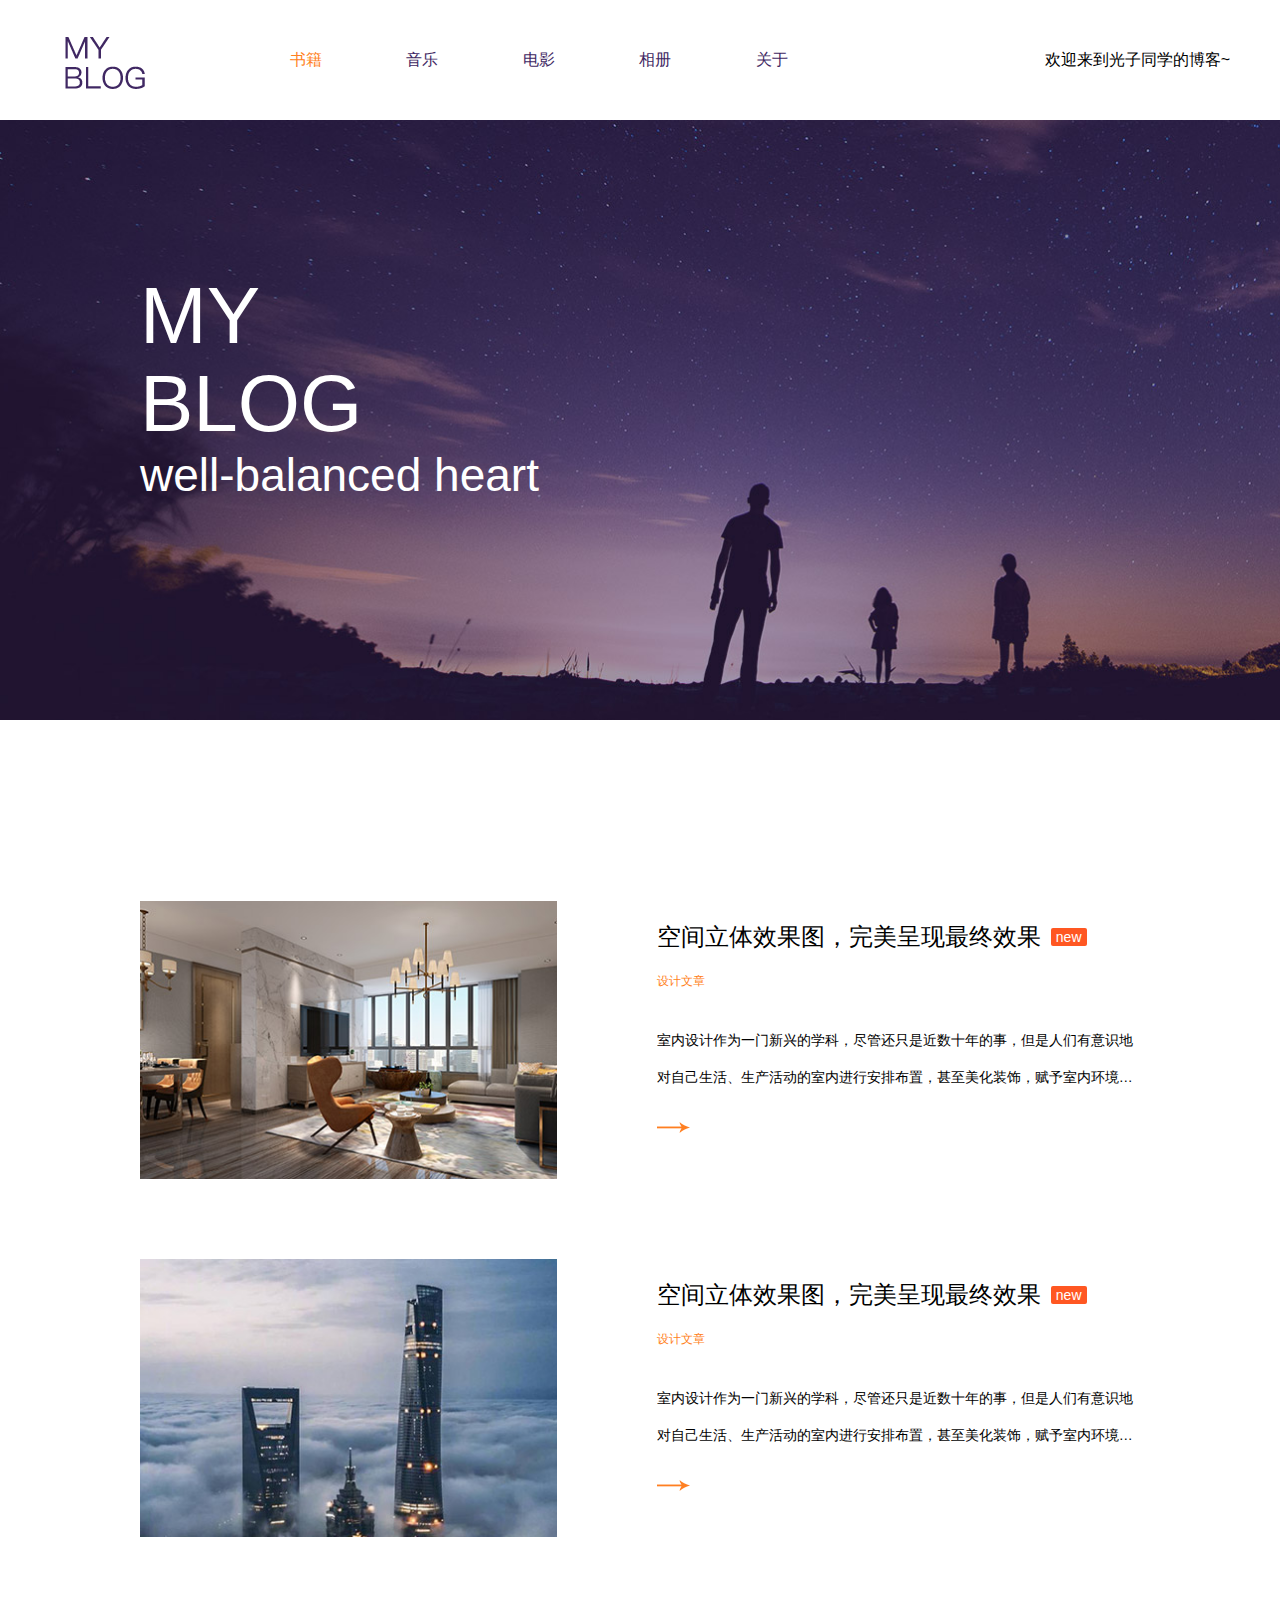
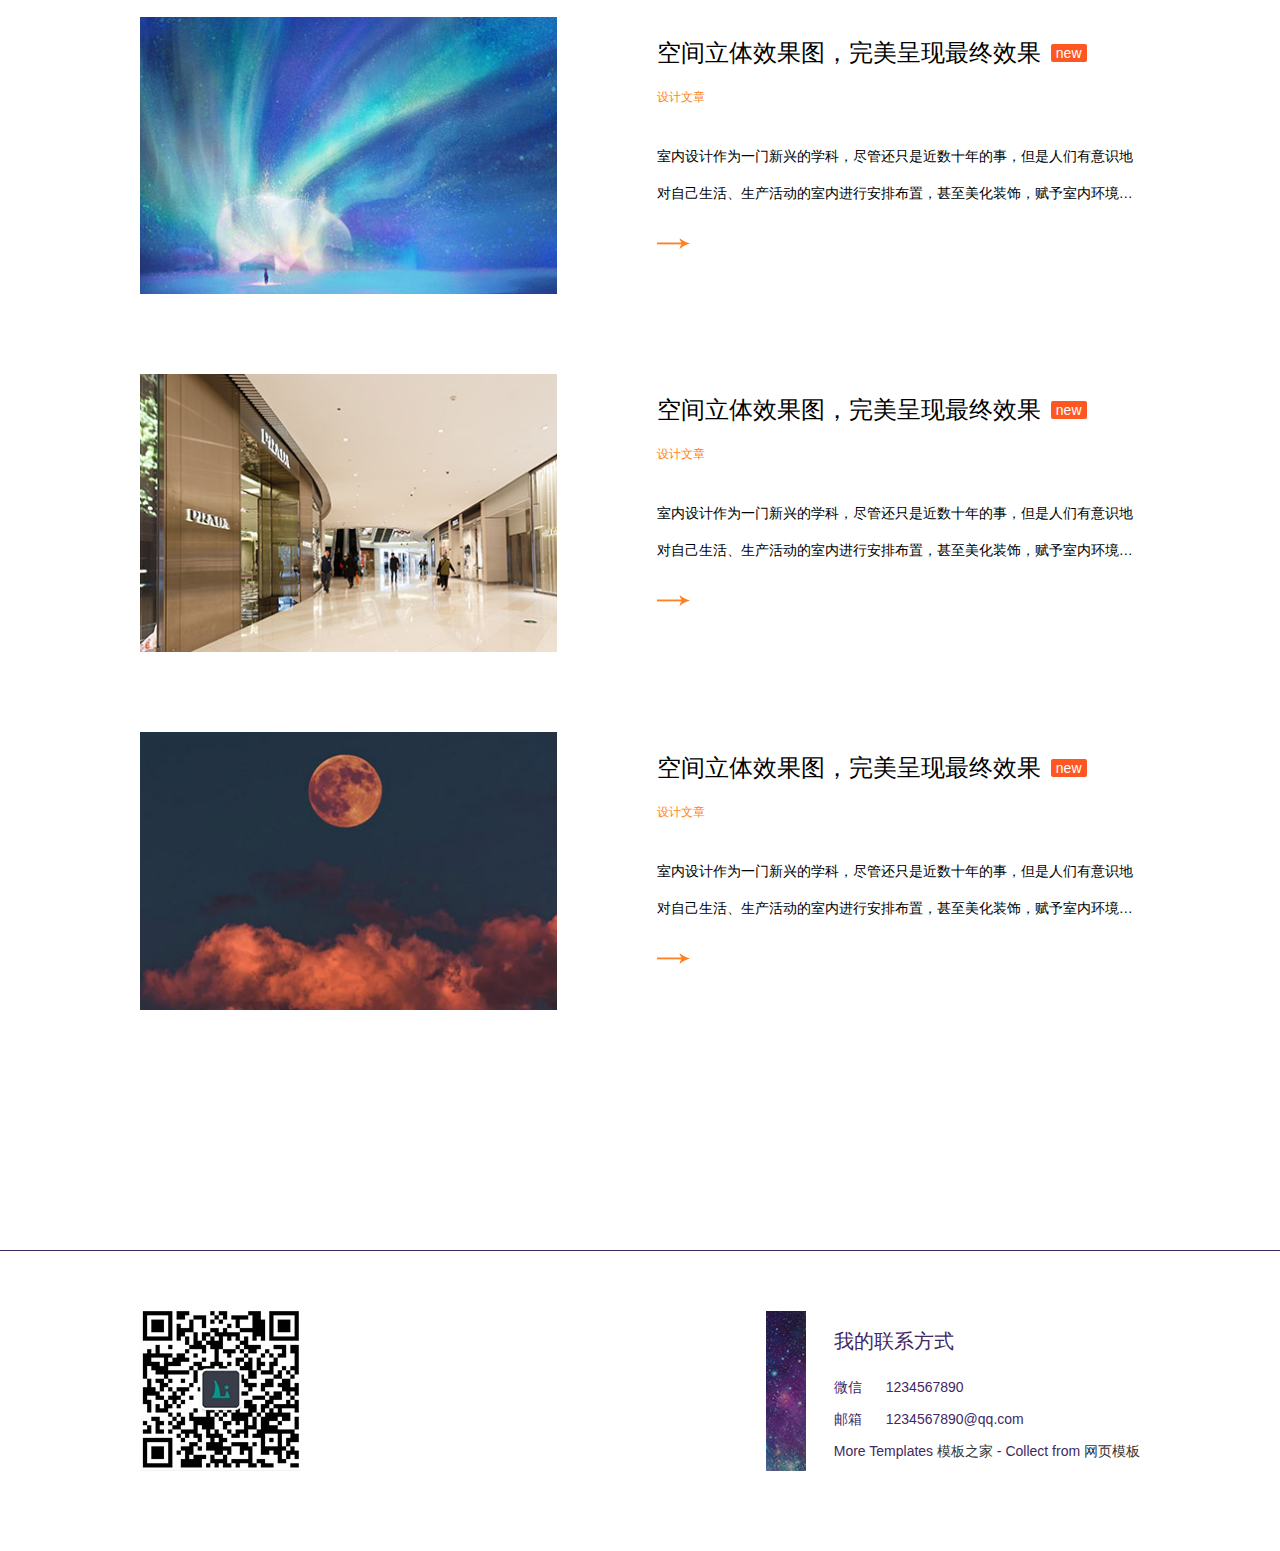
==== future/src/main/resources/templates/index.html @ 24d0df77 "ignore修改" ====
<!DOCTYPE html>
<html lang="en">
<head>
  <meta charset="UTF-8">
  <meta name="viewport" content="width=device-width, initial-scale=1.0, minimum-scale=1.0, maximum-scale=1.0, user-scalable=0">
  <title>Document</title>
  <link rel="stylesheet" type="text/css" href="../static/res/layui/css/layui.css">
  <link rel="stylesheet" type="text/css" href="../static/res/css/main.css">
<!--加载meta IE兼容文件-->
<!--[if lt IE 9]>
  <script src="https://oss.maxcdn.com/libs/html5shiv/3.7.0/html5shiv.js"></script>
  <script src="https://oss.maxcdn.com/libs/respond.js/1.3.0/respond.min.js"></script>
  <script type="text/javascript" src="../static/res/layui/layui.js"></script>
  <![endif]-->
</head>
<body>
  <div class="header">
    <div class="menu-btn">
      <div class="menu"></div>
    </div>
    <h1 class="logo">
      <a href="index.html">
        <span>为爱而生</span>
        <img src="../static/res/img/logo.png">
      </a>
    </h1>
    <div class="nav">
      <a href="/index"  class="active">书籍</a>
      <a href="/music">音乐</a>
      <a href="/movie">电影</a>
      <a href="/album">相册</a>
      <a href="/about">关于</a>
    </div>
    <ul class="layui-nav header-down-nav">
      <li class="layui-nav-item"><a href="/index"  class="active">书籍</a></li>
      <li class="layui-nav-item"><a href="/music">音乐</a></li>
      <li class="layui-nav-item"><a href="/movie">电影</a></li>
      <li class="layui-nav-item"><a href="/album">相册</a></li>
      <li class="layui-nav-item"><a href="/about">关于</a></li>
    </ul>
    <p class="welcome-text">
      欢迎来到<span class="name">光子同学</span>的博客~
    </p>
  </div>

  <div class="banner">
    <div class="cont w1000">
      <div class="title">
        <h3>MY<br />BLOG</h3>
        <h4>well-balanced heart</h4>
      </div>
<!--      <div class="amount">-->
<!--        <p><span class="text">访问量</span><span class="access">1000</span></p>-->
<!--        <p><span class="text">日志</span><span class="daily-record">1000</span></p>-->
<!--      </div>-->
    </div>
  </div>
  <div class="tlinks">Collect from <a href="http://www.cssmoban.com/" >网页模板</a></div>
  <div class="content">
    <div class="cont w1000">
      <div class="title">
        <span class="layui-breadcrumb" lay-separator="|">
          <a href="javascript:;" class="active">言情</a>
          <a href="javascript:;">科幻</a>
          <a href="javascript:;">人生</a>
        </span>
      </div>
      <div class="list-item">
        <div class="item">
          <div class="layui-fluid">
            <div class="layui-row">
              <div class="layui-col-xs12 layui-col-sm4 layui-col-md5">
                <div class="img"><img src="../static/res/img/sy_img1.jpg" alt=""></div>
              </div>
              <div class="layui-col-xs12 layui-col-sm8 layui-col-md7">
                <div class="item-cont">
                  <h3>空间立体效果图，完美呈现最终效果<button class="layui-btn layui-btn-danger new-icon">new</button></h3>
                  <h5>设计文章</h5>
                  <p>室内设计作为一门新兴的学科，尽管还只是近数十年的事，但是人们有意识地对自己生活、生产活动的室内进行安排布置，甚至美化装饰，赋予室内环境以所祈使的气氛，却早巳从人类文明伊始的时期就已存在</p>
                  <a href="details.html" class="go-icon"></a>
                </div>
            </div>
            </div>
           </div>
        </div>
        <div class="item">
          <div class="layui-fluid">
            <div class="layui-row">
              <div class="layui-col-xs12 layui-col-sm4 layui-col-md5">
                <div class="img"><img src="../static/res/img/sy_img2.jpg" alt=""></div>
              </div>
              <div class="layui-col-xs12 layui-col-sm8 layui-col-md7">
                <div class="item-cont">
                  <h3>空间立体效果图，完美呈现最终效果<button class="layui-btn layui-btn-danger new-icon">new</button></h3>
                  <h5>设计文章</h5>
                  <p>室内设计作为一门新兴的学科，尽管还只是近数十年的事，但是人们有意识地对自己生活、生产活动的室内进行安排布置，甚至美化装饰，赋予室内环境以所祈使的气氛，却早巳从人类文明伊始的时期就已存在</p>
                  <a href="details.html" class="go-icon"></a>
                </div>
            </div>
            </div>
           </div>
        </div>
        <div class="item">
          <div class="layui-fluid">
            <div class="layui-row">
              <div class="layui-col-xs12 layui-col-sm4 layui-col-md5">
                <div class="img"><img src="../static/res/img/sy_img3.jpg" alt=""></div>
              </div>
              <div class="layui-col-xs12 layui-col-sm8 layui-col-md7">
                <div class="item-cont">
                  <h3>空间立体效果图，完美呈现最终效果<button class="layui-btn layui-btn-danger new-icon">new</button></h3>
                  <h5>设计文章</h5>
                  <p>室内设计作为一门新兴的学科，尽管还只是近数十年的事，但是人们有意识地对自己生活、生产活动的室内进行安排布置，甚至美化装饰，赋予室内环境以所祈使的气氛，却早巳从人类文明伊始的时期就已存在</p>
                  <a href="details.html" class="go-icon"></a>
                </div>
            </div>
            </div>
           </div>
        </div>
        <div class="item">
          <div class="layui-fluid">
            <div class="layui-row">
              <div class="layui-col-xs12 layui-col-sm4 layui-col-md5">
                <div class="img"><img src="../static/res/img/sy_img4.jpg" alt=""></div>
              </div>
              <div class="layui-col-xs12 layui-col-sm8 layui-col-md7">
                <div class="item-cont">
                  <h3>空间立体效果图，完美呈现最终效果<button class="layui-btn layui-btn-danger new-icon">new</button></h3>
                  <h5>设计文章</h5>
                  <p>室内设计作为一门新兴的学科，尽管还只是近数十年的事，但是人们有意识地对自己生活、生产活动的室内进行安排布置，甚至美化装饰，赋予室内环境以所祈使的气氛，却早巳从人类文明伊始的时期就已存在</p>
                  <a href="details.html" class="go-icon"></a>
                </div>
            </div>
            </div>
           </div>
        </div>
        <div class="item">
          <div class="layui-fluid">
            <div class="layui-row">
              <div class="layui-col-xs12 layui-col-sm4 layui-col-md5">
                <div class="img"><img src="../static/res/img/sy_img5.jpg" alt=""></div>
              </div>
              <div class="layui-col-xs12 layui-col-sm8 layui-col-md7">
                <div class="item-cont">
                  <h3>空间立体效果图，完美呈现最终效果<button class="layui-btn layui-btn-danger new-icon">new</button></h3>
                  <h5>设计文章</h5>
                  <p>室内设计作为一门新兴的学科，尽管还只是近数十年的事，但是人们有意识地对自己生活、生产活动的室内进行安排布置，甚至美化装饰，赋予室内环境以所祈使的气氛，却早巳从人类文明伊始的时期就已存在</p>
                  <a href="details.html" class="go-icon"></a>
                </div>
            </div>
            </div>
           </div>
        </div>
      </div>
      <div id="demo" style="text-align: center;"></div>
    </div>
  </div>

  <div class="footer-wrap">
    <div class="footer w1000">
      <div class="qrcode">
        <img src="../static/res/img/erweima.jpg">
      </div>
      <div class="practice-mode">
        <img src="../static/res/img/down_img.jpg">
        <div class="text">
          <h4 class="title">我的联系方式</h4>
          <p>微信<span class="WeChat">1234567890</span></p>
          <p>邮箱<span class="email">1234567890@qq.com</span></p>
          <p>More Templates <a href="http://www.cssmoban.com/" target="_blank" title="模板之家">模板之家</a> - Collect from <a href="http://www.cssmoban.com/" title="网页模板" target="_blank">网页模板</a></p>
        </div>
      </div>
    </div>
  </div>
  <script type="text/javascript">
    layui.config({
      base: './res/js/util/'
    }).use(['element','laypage','jquery','menu'],function(){
      element = layui.element,laypage = layui.laypage,$ = layui.$,menu = layui.menu;
      laypage.render({
        elem: 'demo'
        ,count: 70 //数据总数，从服务端得到
      });
      menu.init();
    })
  </script>
</body>
</html>
---- future/src/main/resources/static/res/layui/css/layui.css ----
/** layui-v2.4.5 MIT License By https://www.layui.com */
 .layui-inline,img{display:inline-block;vertical-align:middle}h1,h2,h3,h4,h5,h6{font-weight:400}.layui-edge,.layui-header,.layui-inline,.layui-main{position:relative}.layui-elip,.layui-form-checkbox span,.layui-form-pane .layui-form-label{text-overflow:ellipsis;white-space:nowrap}.layui-btn,.layui-edge,.layui-inline,img{vertical-align:middle}.layui-btn,.layui-disabled,.layui-icon,.layui-unselect{-webkit-user-select:none;-ms-user-select:none;-moz-user-select:none}blockquote,body,button,dd,div,dl,dt,form,h1,h2,h3,h4,h5,h6,input,li,ol,p,pre,td,textarea,th,ul{margin:0;padding:0;-webkit-tap-highlight-color:rgba(0,0,0,0)}a:active,a:hover{outline:0}img{border:none}li{list-style:none}table{border-collapse:collapse;border-spacing:0}h4,h5,h6{font-size:100%}button,input,optgroup,option,select,textarea{font-family:inherit;font-size:inherit;font-style:inherit;font-weight:inherit;outline:0}pre{white-space:pre-wrap;white-space:-moz-pre-wrap;white-space:-pre-wrap;white-space:-o-pre-wrap;word-wrap:break-word}body{line-height:24px;font:14px Helvetica Neue,Helvetica,PingFang SC,Tahoma,Arial,sans-serif}hr{height:1px;margin:10px 0;border:0;clear:both}a{color:#333;text-decoration:none}a:hover{color:#777}a cite{font-style:normal;*cursor:pointer}.layui-border-box,.layui-border-box *{box-sizing:border-box}.layui-box,.layui-box *{box-sizing:content-box}.layui-clear{clear:both;*zoom:1}.layui-clear:after{content:'\20';clear:both;*zoom:1;display:block;height:0}.layui-inline{*display:inline;*zoom:1}.layui-edge{display:inline-block;width:0;height:0;border-width:6px;border-style:dashed;border-color:transparent;overflow:hidden}.layui-edge-top{top:-4px;border-bottom-color:#999;border-bottom-style:solid}.layui-edge-right{border-left-color:#999;border-left-style:solid}.layui-edge-bottom{top:2px;border-top-color:#999;border-top-style:solid}.layui-edge-left{border-right-color:#999;border-right-style:solid}.layui-elip{overflow:hidden}.layui-disabled,.layui-disabled:hover{color:#d2d2d2!important;cursor:not-allowed!important}.layui-circle{border-radius:100%}.layui-show{display:block!important}.layui-hide{display:none!important}@font-face{font-family:layui-icon;src:url(../font/iconfont.eot?v=240);src:url(../font/iconfont.eot?v=240#iefix) format('embedded-opentype'),url(../font/iconfont.svg?v=240#iconfont) format('svg'),url(../font/iconfont.woff?v=240) format('woff'),url(../font/iconfont.ttf?v=240) format('truetype')}.layui-icon{font-family:layui-icon!important;font-size:16px;font-style:normal;-webkit-font-smoothing:antialiased;-moz-osx-font-smoothing:grayscale}.layui-icon-reply-fill:before{content:"\e611"}.layui-icon-set-fill:before{content:"\e614"}.layui-icon-menu-fill:before{content:"\e60f"}.layui-icon-search:before{content:"\e615"}.layui-icon-share:before{content:"\e641"}.layui-icon-set-sm:before{content:"\e620"}.layui-icon-engine:before{content:"\e628"}.layui-icon-close:before{content:"\1006"}.layui-icon-close-fill:before{content:"\1007"}.layui-icon-chart-screen:before{content:"\e629"}.layui-icon-star:before{content:"\e600"}.layui-icon-circle-dot:before{content:"\e617"}.layui-icon-chat:before{content:"\e606"}.layui-icon-release:before{content:"\e609"}.layui-icon-list:before{content:"\e60a"}.layui-icon-chart:before{content:"\e62c"}.layui-icon-ok-circle:before{content:"\1005"}.layui-icon-layim-theme:before{content:"\e61b"}.layui-icon-table:before{content:"\e62d"}.layui-icon-right:before{content:"\e602"}.layui-icon-left:before{content:"\e603"}.layui-icon-cart-simple:before{content:"\e698"}.layui-icon-face-cry:before{content:"\e69c"}.layui-icon-face-smile:before{content:"\e6af"}.layui-icon-survey:before{content:"\e6b2"}.layui-icon-tree:before{content:"\e62e"}.layui-icon-upload-circle:before{content:"\e62f"}.layui-icon-add-circle:before{content:"\e61f"}.layui-icon-download-circle:before{content:"\e601"}.layui-icon-templeate-1:before{content:"\e630"}.layui-icon-util:before{content:"\e631"}.layui-icon-face-surprised:before{content:"\e664"}.layui-icon-edit:before{content:"\e642"}.layui-icon-speaker:before{content:"\e645"}.layui-icon-down:before{content:"\e61a"}.layui-icon-file:before{content:"\e621"}.layui-icon-layouts:before{content:"\e632"}.layui-icon-rate-half:before{content:"\e6c9"}.layui-icon-add-circle-fine:before{content:"\e608"}.layui-icon-prev-circle:before{content:"\e633"}.layui-icon-read:before{content:"\e705"}.layui-icon-404:before{content:"\e61c"}.layui-icon-carousel:before{content:"\e634"}.layui-icon-help:before{content:"\e607"}.layui-icon-code-circle:before{content:"\e635"}.layui-icon-water:before{content:"\e636"}.layui-icon-username:before{content:"\e66f"}.layui-icon-find-fill:before{content:"\e670"}.layui-icon-about:before{content:"\e60b"}.layui-icon-location:before{content:"\e715"}.layui-icon-up:before{content:"\e619"}.layui-icon-pause:before{content:"\e651"}.layui-icon-date:before{content:"\e637"}.layui-icon-layim-uploadfile:before{content:"\e61d"}.layui-icon-delete:before{content:"\e640"}.layui-icon-play:before{content:"\e652"}.layui-icon-top:before{content:"\e604"}.layui-icon-friends:before{content:"\e612"}.layui-icon-refresh-3:before{content:"\e9aa"}.layui-icon-ok:before{content:"\e605"}.layui-icon-layer:before{content:"\e638"}.layui-icon-face-smile-fine:before{content:"\e60c"}.layui-icon-dollar:before{content:"\e659"}.layui-icon-group:before{content:"\e613"}.layui-icon-layim-download:before{content:"\e61e"}.layui-icon-picture-fine:before{content:"\e60d"}.layui-icon-link:before{content:"\e64c"}.layui-icon-diamond:before{content:"\e735"}.layui-icon-log:before{content:"\e60e"}.layui-icon-rate-solid:before{content:"\e67a"}.layui-icon-fonts-del:before{content:"\e64f"}.layui-icon-unlink:before{content:"\e64d"}.layui-icon-fonts-clear:before{content:"\e639"}.layui-icon-triangle-r:before{content:"\e623"}.layui-icon-circle:before{content:"\e63f"}.layui-icon-radio:before{content:"\e643"}.layui-icon-align-center:before{content:"\e647"}.layui-icon-align-right:before{content:"\e648"}.layui-icon-align-left:before{content:"\e649"}.layui-icon-loading-1:before{content:"\e63e"}.layui-icon-return:before{content:"\e65c"}.layui-icon-fonts-strong:before{content:"\e62b"}.layui-icon-upload:before{content:"\e67c"}.layui-icon-dialogue:before{content:"\e63a"}.layui-icon-video:before{content:"\e6ed"}.layui-icon-headset:before{content:"\e6fc"}.layui-icon-cellphone-fine:before{content:"\e63b"}.layui-icon-add-1:before{content:"\e654"}.layui-icon-face-smile-b:before{content:"\e650"}.layui-icon-fonts-html:before{content:"\e64b"}.layui-icon-form:before{content:"\e63c"}.layui-icon-cart:before{content:"\e657"}.layui-icon-camera-fill:before{content:"\e65d"}.layui-icon-tabs:before{content:"\e62a"}.layui-icon-fonts-code:before{content:"\e64e"}.layui-icon-fire:before{content:"\e756"}.layui-icon-set:before{content:"\e716"}.layui-icon-fonts-u:before{content:"\e646"}.layui-icon-triangle-d:before{content:"\e625"}.layui-icon-tips:before{content:"\e702"}.layui-icon-picture:before{content:"\e64a"}.layui-icon-more-vertical:before{content:"\e671"}.layui-icon-flag:before{content:"\e66c"}.layui-icon-loading:before{content:"\e63d"}.layui-icon-fonts-i:before{content:"\e644"}.layui-icon-refresh-1:before{content:"\e666"}.layui-icon-rmb:before{content:"\e65e"}.layui-icon-home:before{content:"\e68e"}.layui-icon-user:before{content:"\e770"}.layui-icon-notice:before{content:"\e667"}.layui-icon-login-weibo:before{content:"\e675"}.layui-icon-voice:before{content:"\e688"}.layui-icon-upload-drag:before{content:"\e681"}.layui-icon-login-qq:before{content:"\e676"}.layui-icon-snowflake:before{content:"\e6b1"}.layui-icon-file-b:before{content:"\e655"}.layui-icon-template:before{content:"\e663"}.layui-icon-auz:before{content:"\e672"}.layui-icon-console:before{content:"\e665"}.layui-icon-app:before{content:"\e653"}.layui-icon-prev:before{content:"\e65a"}.layui-icon-website:before{content:"\e7ae"}.layui-icon-next:before{content:"\e65b"}.layui-icon-component:before{content:"\e857"}.layui-icon-more:before{content:"\e65f"}.layui-icon-login-wechat:before{content:"\e677"}.layui-icon-shrink-right:before{content:"\e668"}.layui-icon-spread-left:before{content:"\e66b"}.layui-icon-camera:before{content:"\e660"}.layui-icon-note:before{content:"\e66e"}.layui-icon-refresh:before{content:"\e669"}.layui-icon-female:before{content:"\e661"}.layui-icon-male:before{content:"\e662"}.layui-icon-password:before{content:"\e673"}.layui-icon-senior:before{content:"\e674"}.layui-icon-theme:before{content:"\e66a"}.layui-icon-tread:before{content:"\e6c5"}.layui-icon-praise:before{content:"\e6c6"}.layui-icon-star-fill:before{content:"\e658"}.layui-icon-rate:before{content:"\e67b"}.layui-icon-template-1:before{content:"\e656"}.layui-icon-vercode:before{content:"\e679"}.layui-icon-cellphone:before{content:"\e678"}.layui-icon-screen-full:before{content:"\e622"}.layui-icon-screen-restore:before{content:"\e758"}.layui-icon-cols:before{content:"\e610"}.layui-icon-export:before{content:"\e67d"}.layui-icon-print:before{content:"\e66d"}.layui-icon-slider:before{content:"\e714"}.layui-main{width:1140px;margin:0 auto}.layui-header{z-index:1000;height:60px}.layui-header a:hover{transition:all .5s;-webkit-transition:all .5s}.layui-side{position:fixed;left:0;top:0;bottom:0;z-index:999;width:200px;overflow-x:hidden}.layui-side-scroll{position:relative;width:220px;height:100%;overflow-x:hidden}.layui-body{position:absolute;left:200px;right:0;top:0;bottom:0;z-index:998;width:auto;overflow:hidden;overflow-y:auto;box-sizing:border-box}.layui-layout-body{overflow:hidden}.layui-layout-admin .layui-header{background-color:#23262E}.layui-layout-admin .layui-side{top:60px;width:200px;overflow-x:hidden}.layui-layout-admin .layui-body{top:60px;bottom:44px}.layui-layout-admin .layui-main{width:auto;margin:0 15px}.layui-layout-admin .layui-footer{position:fixed;left:200px;right:0;bottom:0;height:44px;line-height:44px;padding:0 15px;background-color:#eee}.layui-layout-admin .layui-logo{position:absolute;left:0;top:0;width:200px;height:100%;line-height:60px;text-align:center;color:#009688;font-size:16px}.layui-layout-admin .layui-header .layui-nav{background:0 0}.layui-layout-left{position:absolute!important;left:200px;top:0}.layui-layout-right{position:absolute!important;right:0;top:0}.layui-container{position:relative;margin:0 auto;padding:0 15px;box-sizing:border-box}.layui-fluid{position:relative;margin:0 auto;padding:0 15px}.layui-row:after,.layui-row:before{content:'';display:block;clear:both}.layui-col-lg1,.layui-col-lg10,.layui-col-lg11,.layui-col-lg12,.layui-col-lg2,.layui-col-lg3,.layui-col-lg4,.layui-col-lg5,.layui-col-lg6,.layui-col-lg7,.layui-col-lg8,.layui-col-lg9,.layui-col-md1,.layui-col-md10,.layui-col-md11,.layui-col-md12,.layui-col-md2,.layui-col-md3,.layui-col-md4,.layui-col-md5,.layui-col-md6,.layui-col-md7,.layui-col-md8,.layui-col-md9,.layui-col-sm1,.layui-col-sm10,.layui-col-sm11,.layui-col-sm12,.layui-col-sm2,.layui-col-sm3,.layui-col-sm4,.layui-col-sm5,.layui-col-sm6,.layui-col-sm7,.layui-col-sm8,.layui-col-sm9,.layui-col-xs1,.layui-col-xs10,.layui-col-xs11,.layui-col-xs12,.layui-col-xs2,.layui-col-xs3,.layui-col-xs4,.layui-col-xs5,.layui-col-xs6,.layui-col-xs7,.layui-col-xs8,.layui-col-xs9{position:relative;display:block;box-sizing:border-box}.layui-col-xs1,.layui-col-xs10,.layui-col-xs11,.layui-col-xs12,.layui-col-xs2,.layui-col-xs3,.layui-col-xs4,.layui-col-xs5,.layui-col-xs6,.layui-col-xs7,.layui-col-xs8,.layui-col-xs9{float:left}.layui-col-xs1{width:8.33333333%}.layui-col-xs2{width:16.66666667%}.layui-col-xs3{width:25%}.layui-col-xs4{width:33.33333333%}.layui-col-xs5{width:41.66666667%}.layui-col-xs6{width:50%}.layui-col-xs7{width:58.33333333%}.layui-col-xs8{width:66.66666667%}.layui-col-xs9{width:75%}.layui-col-xs10{width:83.33333333%}.layui-col-xs11{width:91.66666667%}.layui-col-xs12{width:100%}.layui-col-xs-offset1{margin-left:8.33333333%}.layui-col-xs-offset2{margin-left:16.66666667%}.layui-col-xs-offset3{margin-left:25%}.layui-col-xs-offset4{margin-left:33.33333333%}.layui-col-xs-offset5{margin-left:41.66666667%}.layui-col-xs-offset6{margin-left:50%}.layui-col-xs-offset7{margin-left:58.33333333%}.layui-col-xs-offset8{margin-left:66.66666667%}.layui-col-xs-offset9{margin-left:75%}.layui-col-xs-offset10{margin-left:83.33333333%}.layui-col-xs-offset11{margin-left:91.66666667%}.layui-col-xs-offset12{margin-left:100%}@media screen and (max-width:768px){.layui-hide-xs{display:none!important}.layui-show-xs-block{display:block!important}.layui-show-xs-inline{display:inline!important}.layui-show-xs-inline-block{display:inline-block!important}}@media screen and (min-width:768px){.layui-container{width:750px}.layui-hide-sm{display:none!important}.layui-show-sm-block{display:block!important}.layui-show-sm-inline{display:inline!important}.layui-show-sm-inline-block{display:inline-block!important}.layui-col-sm1,.layui-col-sm10,.layui-col-sm11,.layui-col-sm12,.layui-col-sm2,.layui-col-sm3,.layui-col-sm4,.layui-col-sm5,.layui-col-sm6,.layui-col-sm7,.layui-col-sm8,.layui-col-sm9{float:left}.layui-col-sm1{width:8.33333333%}.layui-col-sm2{width:16.66666667%}.layui-col-sm3{width:25%}.layui-col-sm4{width:33.33333333%}.layui-col-sm5{width:41.66666667%}.layui-col-sm6{width:50%}.layui-col-sm7{width:58.33333333%}.layui-col-sm8{width:66.66666667%}.layui-col-sm9{width:75%}.layui-col-sm10{width:83.33333333%}.layui-col-sm11{width:91.66666667%}.layui-col-sm12{width:100%}.layui-col-sm-offset1{margin-left:8.33333333%}.layui-col-sm-offset2{margin-left:16.66666667%}.layui-col-sm-offset3{margin-left:25%}.layui-col-sm-offset4{margin-left:33.33333333%}.layui-col-sm-offset5{margin-left:41.66666667%}.layui-col-sm-offset6{margin-left:50%}.layui-col-sm-offset7{margin-left:58.33333333%}.layui-col-sm-offset8{margin-left:66.66666667%}.layui-col-sm-offset9{margin-left:75%}.layui-col-sm-offset10{margin-left:83.33333333%}.layui-col-sm-offset11{margin-left:91.66666667%}.layui-col-sm-offset12{margin-left:100%}}@media screen and (min-width:992px){.layui-container{width:970px}.layui-hide-md{display:none!important}.layui-show-md-block{display:block!important}.layui-show-md-inline{display:inline!important}.layui-show-md-inline-block{display:inline-block!important}.layui-col-md1,.layui-col-md10,.layui-col-md11,.layui-col-md12,.layui-col-md2,.layui-col-md3,.layui-col-md4,.layui-col-md5,.layui-col-md6,.layui-col-md7,.layui-col-md8,.layui-col-md9{float:left}.layui-col-md1{width:8.33333333%}.layui-col-md2{width:16.66666667%}.layui-col-md3{width:25%}.layui-col-md4{width:33.33333333%}.layui-col-md5{width:41.66666667%}.layui-col-md6{width:50%}.layui-col-md7{width:58.33333333%}.layui-col-md8{width:66.66666667%}.layui-col-md9{width:75%}.layui-col-md10{width:83.33333333%}.layui-col-md11{width:91.66666667%}.layui-col-md12{width:100%}.layui-col-md-offset1{margin-left:8.33333333%}.layui-col-md-offset2{margin-left:16.66666667%}.layui-col-md-offset3{margin-left:25%}.layui-col-md-offset4{margin-left:33.33333333%}.layui-col-md-offset5{margin-left:41.66666667%}.layui-col-md-offset6{margin-left:50%}.layui-col-md-offset7{margin-left:58.33333333%}.layui-col-md-offset8{margin-left:66.66666667%}.layui-col-md-offset9{margin-left:75%}.layui-col-md-offset10{margin-left:83.33333333%}.layui-col-md-offset11{margin-left:91.66666667%}.layui-col-md-offset12{margin-left:100%}}@media screen and (min-width:1200px){.layui-container{width:1170px}.layui-hide-lg{display:none!important}.layui-show-lg-block{display:block!important}.layui-show-lg-inline{display:inline!important}.layui-show-lg-inline-block{display:inline-block!important}.layui-col-lg1,.layui-col-lg10,.layui-col-lg11,.layui-col-lg12,.layui-col-lg2,.layui-col-lg3,.layui-col-lg4,.layui-col-lg5,.layui-col-lg6,.layui-col-lg7,.layui-col-lg8,.layui-col-lg9{float:left}.layui-col-lg1{width:8.33333333%}.layui-col-lg2{width:16.66666667%}.layui-col-lg3{width:25%}.layui-col-lg4{width:33.33333333%}.layui-col-lg5{width:41.66666667%}.layui-col-lg6{width:50%}.layui-col-lg7{width:58.33333333%}.layui-col-lg8{width:66.66666667%}.layui-col-lg9{width:75%}.layui-col-lg10{width:83.33333333%}.layui-col-lg11{width:91.66666667%}.layui-col-lg12{width:100%}.layui-col-lg-offset1{margin-left:8.33333333%}.layui-col-lg-offset2{margin-left:16.66666667%}.layui-col-lg-offset3{margin-left:25%}.layui-col-lg-offset4{margin-left:33.33333333%}.layui-col-lg-offset5{margin-left:41.66666667%}.layui-col-lg-offset6{margin-left:50%}.layui-col-lg-offset7{margin-left:58.33333333%}.layui-col-lg-offset8{margin-left:66.66666667%}.layui-col-lg-offset9{margin-left:75%}.layui-col-lg-offset10{margin-left:83.33333333%}.layui-col-lg-offset11{margin-left:91.66666667%}.layui-col-lg-offset12{margin-left:100%}}.layui-col-space1{margin:-.5px}.layui-col-space1>*{padding:.5px}.layui-col-space3{margin:-1.5px}.layui-col-space3>*{padding:1.5px}.layui-col-space5{margin:-2.5px}.layui-col-space5>*{padding:2.5px}.layui-col-space8{margin:-3.5px}.layui-col-space8>*{padding:3.5px}.layui-col-space10{margin:-5px}.layui-col-space10>*{padding:5px}.layui-col-space12{margin:-6px}.layui-col-space12>*{padding:6px}.layui-col-space15{margin:-7.5px}.layui-col-space15>*{padding:7.5px}.layui-col-space18{margin:-9px}.layui-col-space18>*{padding:9px}.layui-col-space20{margin:-10px}.layui-col-space20>*{padding:10px}.layui-col-space22{margin:-11px}.layui-col-space22>*{padding:11px}.layui-col-space25{margin:-12.5px}.layui-col-space25>*{padding:12.5px}.layui-col-space30{margin:-15px}.layui-col-space30>*{padding:15px}.layui-btn,.layui-input,.layui-select,.layui-textarea,.layui-upload-button{outline:0;-webkit-appearance:none;transition:all .3s;-webkit-transition:all .3s;box-sizing:border-box}.layui-elem-quote{margin-bottom:10px;padding:15px;line-height:22px;border-left:5px solid #009688;border-radius:0 2px 2px 0;background-color:#f2f2f2}.layui-quote-nm{border-style:solid;border-width:1px 1px 1px 5px;background:0 0}.layui-elem-field{margin-bottom:10px;padding:0;border-width:1px;border-style:solid}.layui-elem-field legend{margin-left:20px;padding:0 10px;font-size:20px;font-weight:300}.layui-field-title{margin:10px 0 20px;border-width:1px 0 0}.layui-field-box{padding:10px 15px}.layui-field-title .layui-field-box{padding:10px 0}.layui-progress{position:relative;height:6px;border-radius:20px;background-color:#e2e2e2}.layui-progress-bar{position:absolute;left:0;top:0;width:0;max-width:100%;height:6px;border-radius:20px;text-align:right;background-color:#5FB878;transition:all .3s;-webkit-transition:all .3s}.layui-progress-big,.layui-progress-big .layui-progress-bar{height:18px;line-height:18px}.layui-progress-text{position:relative;top:-20px;line-height:18px;font-size:12px;color:#666}.layui-progress-big .layui-progress-text{position:static;padding:0 10px;color:#fff}.layui-collapse{border-width:1px;border-style:solid;border-radius:2px}.layui-colla-content,.layui-colla-item{border-top-width:1px;border-top-style:solid}.layui-colla-item:first-child{border-top:none}.layui-colla-title{position:relative;height:42px;line-height:42px;padding:0 15px 0 35px;color:#333;background-color:#f2f2f2;cursor:pointer;font-size:14px;overflow:hidden}.layui-colla-content{display:none;padding:10px 15px;line-height:22px;color:#666}.layui-colla-icon{position:absolute;left:15px;top:0;font-size:14px}.layui-card{margin-bottom:15px;border-radius:2px;background-color:#fff;box-shadow:0 1px 2px 0 rgba(0,0,0,.05)}.layui-card:last-child{margin-bottom:0}.layui-card-header{position:relative;height:42px;line-height:42px;padding:0 15px;border-bottom:1px solid #f6f6f6;color:#333;border-radius:2px 2px 0 0;font-size:14px}.layui-bg-black,.layui-bg-blue,.layui-bg-cyan,.layui-bg-green,.layui-bg-orange,.layui-bg-red{color:#fff!important}.layui-card-body{position:relative;padding:10px 15px;line-height:24px}.layui-card-body[pad15]{padding:15px}.layui-card-body[pad20]{padding:20px}.layui-card-body .layui-table{margin:5px 0}.layui-card .layui-tab{margin:0}.layui-panel-window{position:relative;padding:15px;border-radius:0;border-top:5px solid #E6E6E6;background-color:#fff}.layui-auxiliar-moving{position:fixed;left:0;right:0;top:0;bottom:0;width:100%;height:100%;background:0 0;z-index:9999999999}.layui-form-label,.layui-form-mid,.layui-form-select,.layui-input-block,.layui-input-inline,.layui-textarea{position:relative}.layui-bg-red{background-color:#FF5722!important}.layui-bg-orange{background-color:#FFB800!important}.layui-bg-green{background-color:#009688!important}.layui-bg-cyan{background-color:#2F4056!important}.layui-bg-blue{background-color:#1E9FFF!important}.layui-bg-black{background-color:#393D49!important}.layui-bg-gray{background-color:#eee!important;color:#666!important}.layui-badge-rim,.layui-colla-content,.layui-colla-item,.layui-collapse,.layui-elem-field,.layui-form-pane .layui-form-item[pane],.layui-form-pane .layui-form-label,.layui-input,.layui-layedit,.layui-layedit-tool,.layui-quote-nm,.layui-select,.layui-tab-bar,.layui-tab-card,.layui-tab-title,.layui-tab-title .layui-this:after,.layui-textarea{border-color:#e6e6e6}.layui-timeline-item:before,hr{background-color:#e6e6e6}.layui-text{line-height:22px;font-size:14px;color:#666}.layui-text h1,.layui-text h2,.layui-text h3{font-weight:500;color:#333}.layui-text h1{font-size:30px}.layui-text h2{font-size:24px}.layui-text h3{font-size:18px}.layui-text a:not(.layui-btn){color:#01AAED}.layui-text a:not(.layui-btn):hover{text-decoration:underline}.layui-text ul{padding:5px 0 5px 15px}.layui-text ul li{margin-top:5px;list-style-type:disc}.layui-text em,.layui-word-aux{color:#999!important;padding:0 5px!important}.layui-btn{display:inline-block;height:38px;line-height:38px;padding:0 18px;background-color:#009688;color:#fff;white-space:nowrap;text-align:center;font-size:14px;border:none;border-radius:2px;cursor:pointer}.layui-btn:hover{opacity:.8;filter:alpha(opacity=80);color:#fff}.layui-btn:active{opacity:1;filter:alpha(opacity=100)}.layui-btn+.layui-btn{margin-left:10px}.layui-btn-container{font-size:0}.layui-btn-container .layui-btn{margin-right:10px;margin-bottom:10px}.layui-btn-container .layui-btn+.layui-btn{margin-left:0}.layui-table .layui-btn-container .layui-btn{margin-bottom:9px}.layui-btn-radius{border-radius:100px}.layui-btn .layui-icon{margin-right:3px;font-size:18px;vertical-align:bottom;vertical-align:middle\9}.layui-btn-primary{border:1px solid #C9C9C9;background-color:#fff;color:#555}.layui-btn-primary:hover{border-color:#009688;color:#333}.layui-btn-normal{background-color:#1E9FFF}.layui-btn-warm{background-color:#FFB800}.layui-btn-danger{background-color:#FF5722}.layui-btn-disabled,.layui-btn-disabled:active,.layui-btn-disabled:hover{border:1px solid #e6e6e6;background-color:#FBFBFB;color:#C9C9C9;cursor:not-allowed;opacity:1}.layui-btn-lg{height:44px;line-height:44px;padding:0 25px;font-size:16px}.layui-btn-sm{height:30px;line-height:30px;padding:0 10px;font-size:12px}.layui-btn-sm i{font-size:16px!important}.layui-btn-xs{height:22px;line-height:22px;padding:0 5px;font-size:12px}.layui-btn-xs i{font-size:14px!important}.layui-btn-group{display:inline-block;vertical-align:middle;font-size:0}.layui-btn-group .layui-btn{margin-left:0!important;margin-right:0!important;border-left:1px solid rgba(255,255,255,.5);border-radius:0}.layui-btn-group .layui-btn-primary{border-left:none}.layui-btn-group .layui-btn-primary:hover{border-color:#C9C9C9;color:#009688}.layui-btn-group .layui-btn:first-child{border-left:none;border-radius:2px 0 0 2px}.layui-btn-group .layui-btn-primary:first-child{border-left:1px solid #c9c9c9}.layui-btn-group .layui-btn:last-child{border-radius:0 2px 2px 0}.layui-btn-group .layui-btn+.layui-btn{margin-left:0}.layui-btn-group+.layui-btn-group{margin-left:10px}.layui-btn-fluid{width:100%}.layui-input,.layui-select,.layui-textarea{height:38px;line-height:1.3;line-height:38px\9;border-width:1px;border-style:solid;background-color:#fff;border-radius:2px}.layui-input::-webkit-input-placeholder,.layui-select::-webkit-input-placeholder,.layui-textarea::-webkit-input-placeholder{line-height:1.3}.layui-input,.layui-textarea{display:block;width:100%;padding-left:10px}.layui-input:hover,.layui-textarea:hover{border-color:#D2D2D2!important}.layui-input:focus,.layui-textarea:focus{border-color:#C9C9C9!important}.layui-textarea{min-height:100px;height:auto;line-height:20px;padding:6px 10px;resize:vertical}.layui-select{padding:0 10px}.layui-form input[type=checkbox],.layui-form input[type=radio],.layui-form select{display:none}.layui-form [lay-ignore]{display:initial}.layui-form-item{margin-bottom:15px;clear:both;*zoom:1}.layui-form-item:after{content:'\20';clear:both;*zoom:1;display:block;height:0}.layui-form-label{float:left;display:block;padding:9px 15px;width:80px;font-weight:400;line-height:20px;text-align:right}.layui-form-label-col{display:block;float:none;padding:9px 0;line-height:20px;text-align:left}.layui-form-item .layui-inline{margin-bottom:5px;margin-right:10px}.layui-input-block{margin-left:110px;min-height:36px}.layui-input-inline{display:inline-block;vertical-align:middle}.layui-form-item .layui-input-inline{float:left;width:190px;margin-right:10px}.layui-form-text .layui-input-inline{width:auto}.layui-form-mid{float:left;display:block;padding:9px 0!important;line-height:20px;margin-right:10px}.layui-form-danger+.layui-form-select .layui-input,.layui-form-danger:focus{border-color:#FF5722!important}.layui-form-select .layui-input{padding-right:30px;cursor:pointer}.layui-form-select .layui-edge{position:absolute;right:10px;top:50%;margin-top:-3px;cursor:pointer;border-width:6px;border-top-color:#c2c2c2;border-top-style:solid;transition:all .3s;-webkit-transition:all .3s}.layui-form-select dl{display:none;position:absolute;left:0;top:42px;padding:5px 0;z-index:899;min-width:100%;border:1px solid #d2d2d2;max-height:300px;overflow-y:auto;background-color:#fff;border-radius:2px;box-shadow:0 2px 4px rgba(0,0,0,.12);box-sizing:border-box}.layui-form-select dl dd,.layui-form-select dl dt{padding:0 10px;line-height:36px;white-space:nowrap;overflow:hidden;text-overflow:ellipsis}.layui-form-select dl dt{font-size:12px;color:#999}.layui-form-select dl dd{cursor:pointer}.layui-form-select dl dd:hover{background-color:#f2f2f2;-webkit-transition:.5s all;transition:.5s all}.layui-form-select .layui-select-group dd{padding-left:20px}.layui-form-select dl dd.layui-select-tips{padding-left:10px!important;color:#999}.layui-form-select dl dd.layui-this{background-color:#5FB878;color:#fff}.layui-form-checkbox,.layui-form-select dl dd.layui-disabled{background-color:#fff}.layui-form-selected dl{display:block}.layui-form-checkbox,.layui-form-checkbox *,.layui-form-switch{display:inline-block;vertical-align:middle}.layui-form-selected .layui-edge{margin-top:-9px;-webkit-transform:rotate(180deg);transform:rotate(180deg);margin-top:-3px\9}:root .layui-form-selected .layui-edge{margin-top:-9px\0/IE9}.layui-form-selectup dl{top:auto;bottom:42px}.layui-select-none{margin:5px 0;text-align:center;color:#999}.layui-select-disabled .layui-disabled{border-color:#eee!important}.layui-select-disabled .layui-edge{border-top-color:#d2d2d2}.layui-form-checkbox{position:relative;height:30px;line-height:30px;margin-right:10px;padding-right:30px;cursor:pointer;font-size:0;-webkit-transition:.1s linear;transition:.1s linear;box-sizing:border-box}.layui-form-checkbox span{padding:0 10px;height:100%;font-size:14px;border-radius:2px 0 0 2px;background-color:#d2d2d2;color:#fff;overflow:hidden}.layui-form-checkbox:hover span{background-color:#c2c2c2}.layui-form-checkbox i{position:absolute;right:0;top:0;width:30px;height:28px;border:1px solid #d2d2d2;border-left:none;border-radius:0 2px 2px 0;color:#fff;font-size:20px;text-align:center}.layui-form-checkbox:hover i{border-color:#c2c2c2;color:#c2c2c2}.layui-form-checked,.layui-form-checked:hover{border-color:#5FB878}.layui-form-checked span,.layui-form-checked:hover span{background-color:#5FB878}.layui-form-checked i,.layui-form-checked:hover i{color:#5FB878}.layui-form-item .layui-form-checkbox{margin-top:4px}.layui-form-checkbox[lay-skin=primary]{height:auto!important;line-height:normal!important;min-width:18px;min-height:18px;border:none!important;margin-right:0;padding-left:28px;padding-right:0;background:0 0}.layui-form-checkbox[lay-skin=primary] span{padding-left:0;padding-right:15px;line-height:18px;background:0 0;color:#666}.layui-form-checkbox[lay-skin=primary] i{right:auto;left:0;width:16px;height:16px;line-height:16px;border:1px solid #d2d2d2;font-size:12px;border-radius:2px;background-color:#fff;-webkit-transition:.1s linear;transition:.1s linear}.layui-form-checkbox[lay-skin=primary]:hover i{border-color:#5FB878;color:#fff}.layui-form-checked[lay-skin=primary] i{border-color:#5FB878;background-color:#5FB878;color:#fff}.layui-checkbox-disbaled[lay-skin=primary] span{background:0 0!important;color:#c2c2c2}.layui-checkbox-disbaled[lay-skin=primary]:hover i{border-color:#d2d2d2}.layui-form-item .layui-form-checkbox[lay-skin=primary]{margin-top:10px}.layui-form-switch{position:relative;height:22px;line-height:22px;min-width:35px;padding:0 5px;margin-top:8px;border:1px solid #d2d2d2;border-radius:20px;cursor:pointer;background-color:#fff;-webkit-transition:.1s linear;transition:.1s linear}.layui-form-switch i{position:absolute;left:5px;top:3px;width:16px;height:16px;border-radius:20px;background-color:#d2d2d2;-webkit-transition:.1s linear;transition:.1s linear}.layui-form-switch em{position:relative;top:0;width:25px;margin-left:21px;padding:0!important;text-align:center!important;color:#999!important;font-style:normal!important;font-size:12px}.layui-form-onswitch{border-color:#5FB878;background-color:#5FB878}.layui-checkbox-disbaled,.layui-checkbox-disbaled i{border-color:#e2e2e2!important}.layui-form-onswitch i{left:100%;margin-left:-21px;background-color:#fff}.layui-form-onswitch em{margin-left:5px;margin-right:21px;color:#fff!important}.layui-checkbox-disbaled span{background-color:#e2e2e2!important}.layui-checkbox-disbaled:hover i{color:#fff!important}[lay-radio]{display:none}.layui-form-radio,.layui-form-radio *{display:inline-block;vertical-align:middle}.layui-form-radio{line-height:28px;margin:6px 10px 0 0;padding-right:10px;cursor:pointer;font-size:0}.layui-form-radio *{font-size:14px}.layui-form-radio>i{margin-right:8px;font-size:22px;color:#c2c2c2}.layui-form-radio>i:hover,.layui-form-radioed>i{color:#5FB878}.layui-radio-disbaled>i{color:#e2e2e2!important}.layui-form-pane .layui-form-label{width:110px;padding:8px 15px;height:38px;line-height:20px;border-width:1px;border-style:solid;border-radius:2px 0 0 2px;text-align:center;background-color:#FBFBFB;overflow:hidden;box-sizing:border-box}.layui-form-pane .layui-input-inline{margin-left:-1px}.layui-form-pane .layui-input-block{margin-left:110px;left:-1px}.layui-form-pane .layui-input{border-radius:0 2px 2px 0}.layui-form-pane .layui-form-text .layui-form-label{float:none;width:100%;border-radius:2px;box-sizing:border-box;text-align:left}.layui-form-pane .layui-form-text .layui-input-inline{display:block;margin:0;top:-1px;clear:both}.layui-form-pane .layui-form-text .layui-input-block{margin:0;left:0;top:-1px}.layui-form-pane .layui-form-text .layui-textarea{min-height:100px;border-radius:0 0 2px 2px}.layui-form-pane .layui-form-checkbox{margin:4px 0 4px 10px}.layui-form-pane .layui-form-radio,.layui-form-pane .layui-form-switch{margin-top:6px;margin-left:10px}.layui-form-pane .layui-form-item[pane]{position:relative;border-width:1px;border-style:solid}.layui-form-pane .layui-form-item[pane] .layui-form-label{position:absolute;left:0;top:0;height:100%;border-width:0 1px 0 0}.layui-form-pane .layui-form-item[pane] .layui-input-inline{margin-left:110px}@media screen and (max-width:450px){.layui-form-item .layui-form-label{text-overflow:ellipsis;overflow:hidden;white-space:nowrap}.layui-form-item .layui-inline{display:block;margin-right:0;margin-bottom:20px;clear:both}.layui-form-item .layui-inline:after{content:'\20';clear:both;display:block;height:0}.layui-form-item .layui-input-inline{display:block;float:none;left:-3px;width:auto;margin:0 0 10px 112px}.layui-form-item .layui-input-inline+.layui-form-mid{margin-left:110px;top:-5px;padding:0}.layui-form-item .layui-form-checkbox{margin-right:5px;margin-bottom:5px}}.layui-layedit{border-width:1px;border-style:solid;border-radius:2px}.layui-layedit-tool{padding:3px 5px;border-bottom-width:1px;border-bottom-style:solid;font-size:0}.layedit-tool-fixed{position:fixed;top:0;border-top:1px solid #e2e2e2}.layui-layedit-tool .layedit-tool-mid,.layui-layedit-tool .layui-icon{display:inline-block;vertical-align:middle;text-align:center;font-size:14px}.layui-layedit-tool .layui-icon{position:relative;width:32px;height:30px;line-height:30px;margin:3px 5px;color:#777;cursor:pointer;border-radius:2px}.layui-layedit-tool .layui-icon:hover{color:#393D49}.layui-layedit-tool .layui-icon:active{color:#000}.layui-layedit-tool .layedit-tool-active{background-color:#e2e2e2;color:#000}.layui-layedit-tool .layui-disabled,.layui-layedit-tool .layui-disabled:hover{color:#d2d2d2;cursor:not-allowed}.layui-layedit-tool .layedit-tool-mid{width:1px;height:18px;margin:0 10px;background-color:#d2d2d2}.layedit-tool-html{width:50px!important;font-size:30px!important}.layedit-tool-b,.layedit-tool-code,.layedit-tool-help{font-size:16px!important}.layedit-tool-d,.layedit-tool-face,.layedit-tool-image,.layedit-tool-unlink{font-size:18px!important}.layedit-tool-image input{position:absolute;font-size:0;left:0;top:0;width:100%;height:100%;opacity:.01;filter:Alpha(opacity=1);cursor:pointer}.layui-layedit-iframe iframe{display:block;width:100%}#LAY_layedit_code{overflow:hidden}.layui-laypage{display:inline-block;*display:inline;*zoom:1;vertical-align:middle;margin:10px 0;font-size:0}.layui-laypage>a:first-child,.layui-laypage>a:first-child em{border-radius:2px 0 0 2px}.layui-laypage>a:last-child,.layui-laypage>a:last-child em{border-radius:0 2px 2px 0}.layui-laypage>:first-child{margin-left:0!important}.layui-laypage>:last-child{margin-right:0!important}.layui-laypage a,.layui-laypage button,.layui-laypage input,.layui-laypage select,.layui-laypage span{border:1px solid #e2e2e2}.layui-laypage a,.layui-laypage span{display:inline-block;*display:inline;*zoom:1;vertical-align:middle;padding:0 15px;height:28px;line-height:28px;margin:0 -1px 5px 0;background-color:#fff;color:#333;font-size:12px}.layui-flow-more a *,.layui-laypage input,.layui-table-view select[lay-ignore]{display:inline-block}.layui-laypage a:hover{color:#009688}.layui-laypage em{font-style:normal}.layui-laypage .layui-laypage-spr{color:#999;font-weight:700}.layui-laypage a{text-decoration:none}.layui-laypage .layui-laypage-curr{position:relative}.layui-laypage .layui-laypage-curr em{position:relative;color:#fff}.layui-laypage .layui-laypage-curr .layui-laypage-em{position:absolute;left:-1px;top:-1px;padding:1px;width:100%;height:100%;background-color:#009688}.layui-laypage-em{border-radius:2px}.layui-laypage-next em,.layui-laypage-prev em{font-family:Sim sun;font-size:16px}.layui-laypage .layui-laypage-count,.layui-laypage .layui-laypage-limits,.layui-laypage .layui-laypage-refresh,.layui-laypage .layui-laypage-skip{margin-left:10px;margin-right:10px;padding:0;border:none}.layui-laypage .layui-laypage-limits,.layui-laypage .layui-laypage-refresh{vertical-align:top}.layui-laypage .layui-laypage-refresh i{font-size:18px;cursor:pointer}.layui-laypage select{height:22px;padding:3px;border-radius:2px;cursor:pointer}.layui-laypage .layui-laypage-skip{height:30px;line-height:30px;color:#999}.layui-laypage button,.layui-laypage input{height:30px;line-height:30px;border-radius:2px;vertical-align:top;background-color:#fff;box-sizing:border-box}.layui-laypage input{width:40px;margin:0 10px;padding:0 3px;text-align:center}.layui-laypage input:focus,.layui-laypage select:focus{border-color:#009688!important}.layui-laypage button{margin-left:10px;padding:0 10px;cursor:pointer}.layui-table,.layui-table-view{margin:10px 0}.layui-flow-more{margin:10px 0;text-align:center;color:#999;font-size:14px}.layui-flow-more a{height:32px;line-height:32px}.layui-flow-more a *{vertical-align:top}.layui-flow-more a cite{padding:0 20px;border-radius:3px;background-color:#eee;color:#333;font-style:normal}.layui-flow-more a cite:hover{opacity:.8}.layui-flow-more a i{font-size:30px;color:#737383}.layui-table{width:100%;background-color:#fff;color:#666}.layui-table tr{transition:all .3s;-webkit-transition:all .3s}.layui-table th{text-align:left;font-weight:400}.layui-table tbody tr:hover,.layui-table thead tr,.layui-table-click,.layui-table-header,.layui-table-hover,.layui-table-mend,.layui-table-patch,.layui-table-tool,.layui-table-total,.layui-table-total tr,.layui-table[lay-even] tr:nth-child(even){background-color:#f2f2f2}.layui-table td,.layui-table th,.layui-table-col-set,.layui-table-fixed-r,.layui-table-grid-down,.layui-table-header,.layui-table-page,.layui-table-tips-main,.layui-table-tool,.layui-table-total,.layui-table-view,.layui-table[lay-skin=line],.layui-table[lay-skin=row]{border-width:1px;border-style:solid;border-color:#e6e6e6}.layui-table td,.layui-table th{position:relative;padding:9px 15px;min-height:20px;line-height:20px;font-size:14px}.layui-table[lay-skin=line] td,.layui-table[lay-skin=line] th{border-width:0 0 1px}.layui-table[lay-skin=row] td,.layui-table[lay-skin=row] th{border-width:0 1px 0 0}.layui-table[lay-skin=nob] td,.layui-table[lay-skin=nob] th{border:none}.layui-table img{max-width:100px}.layui-table[lay-size=lg] td,.layui-table[lay-size=lg] th{padding:15px 30px}.layui-table-view .layui-table[lay-size=lg] .layui-table-cell{height:40px;line-height:40px}.layui-table[lay-size=sm] td,.layui-table[lay-size=sm] th{font-size:12px;padding:5px 10px}.layui-table-view .layui-table[lay-size=sm] .layui-table-cell{height:20px;line-height:20px}.layui-table[lay-data]{display:none}.layui-table-box{position:relative;overflow:hidden}.layui-table-view .layui-table{position:relative;width:auto;margin:0}.layui-table-view .layui-table[lay-skin=line]{border-width:0 1px 0 0}.layui-table-view .layui-table[lay-skin=row]{border-width:0 0 1px}.layui-table-view .layui-table td,.layui-table-view .layui-table th{padding:5px 0;border-top:none;border-left:none}.layui-table-view .layui-table th.layui-unselect .layui-table-cell span{cursor:pointer}.layui-table-view .layui-table td{cursor:default}.layui-table-view .layui-form-checkbox[lay-skin=primary] i{width:18px;height:18px}.layui-table-view .layui-form-radio{line-height:0;padding:0}.layui-table-view .layui-form-radio>i{margin:0;font-size:20px}.layui-table-init{position:absolute;left:0;top:0;width:100%;height:100%;text-align:center;z-index:110}.layui-table-init .layui-icon{position:absolute;left:50%;top:50%;margin:-15px 0 0 -15px;font-size:30px;color:#c2c2c2}.layui-table-header{border-width:0 0 1px;overflow:hidden}.layui-table-header .layui-table{margin-bottom:-1px}.layui-table-tool .layui-inline[lay-event]{position:relative;width:26px;height:26px;padding:5px;line-height:16px;margin-right:10px;text-align:center;color:#333;border:1px solid #ccc;cursor:pointer;-webkit-transition:.5s all;transition:.5s all}.layui-table-tool .layui-inline[lay-event]:hover{border:1px solid #999}.layui-table-tool-temp{padding-right:120px}.layui-table-tool-self{position:absolute;right:17px;top:10px}.layui-table-tool .layui-table-tool-self .layui-inline[lay-event]{margin:0 0 0 10px}.layui-table-tool-panel{position:absolute;top:29px;left:-1px;padding:5px 0;min-width:150px;min-height:40px;border:1px solid #d2d2d2;text-align:left;overflow-y:auto;background-color:#fff;box-shadow:0 2px 4px rgba(0,0,0,.12)}.layui-table-cell,.layui-table-tool-panel li{overflow:hidden;text-overflow:ellipsis;white-space:nowrap}.layui-table-tool-panel li{padding:0 10px;line-height:30px;-webkit-transition:.5s all;transition:.5s all}.layui-table-tool-panel li .layui-form-checkbox[lay-skin=primary]{width:100%;padding-left:28px}.layui-table-tool-panel li:hover{background-color:#f2f2f2}.layui-table-tool-panel li .layui-form-checkbox[lay-skin=primary] i{position:absolute;left:0;top:0}.layui-table-tool-panel li .layui-form-checkbox[lay-skin=primary] span{padding:0}.layui-table-tool .layui-table-tool-self .layui-table-tool-panel{left:auto;right:-1px}.layui-table-col-set{position:absolute;right:0;top:0;width:20px;height:100%;border-width:0 0 0 1px;background-color:#fff}.layui-table-sort{width:10px;height:20px;margin-left:5px;cursor:pointer!important}.layui-table-sort .layui-edge{position:absolute;left:5px;border-width:5px}.layui-table-sort .layui-table-sort-asc{top:3px;border-top:none;border-bottom-style:solid;border-bottom-color:#b2b2b2}.layui-table-sort .layui-table-sort-asc:hover{border-bottom-color:#666}.layui-table-sort .layui-table-sort-desc{bottom:5px;border-bottom:none;border-top-style:solid;border-top-color:#b2b2b2}.layui-table-sort .layui-table-sort-desc:hover{border-top-color:#666}.layui-table-sort[lay-sort=asc] .layui-table-sort-asc{border-bottom-color:#000}.layui-table-sort[lay-sort=desc] .layui-table-sort-desc{border-top-color:#000}.layui-table-cell{height:28px;line-height:28px;padding:0 15px;position:relative;box-sizing:border-box}.layui-table-cell .layui-form-checkbox[lay-skin=primary]{top:-1px;padding:0}.layui-table-cell .layui-table-link{color:#01AAED}.laytable-cell-checkbox,.laytable-cell-numbers,.laytable-cell-radio,.laytable-cell-space{padding:0;text-align:center}.layui-table-body{position:relative;overflow:auto;margin-right:-1px;margin-bottom:-1px}.layui-table-body .layui-none{line-height:26px;padding:15px;text-align:center;color:#999}.layui-table-fixed{position:absolute;left:0;top:0;z-index:101}.layui-table-fixed .layui-table-body{overflow:hidden}.layui-table-fixed-l{box-shadow:0 -1px 8px rgba(0,0,0,.08)}.layui-table-fixed-r{left:auto;right:-1px;border-width:0 0 0 1px;box-shadow:-1px 0 8px rgba(0,0,0,.08)}.layui-table-fixed-r .layui-table-header{position:relative;overflow:visible}.layui-table-mend{position:absolute;right:-49px;top:0;height:100%;width:50px}.layui-table-tool{position:relative;z-index:890;width:100%;min-height:50px;line-height:30px;padding:10px 15px;border-width:0 0 1px}.layui-table-tool .layui-btn-container{margin-bottom:-10px}.layui-table-page,.layui-table-total{border-width:1px 0 0;margin-bottom:-1px;overflow:hidden}.layui-table-page{position:relative;width:100%;padding:7px 7px 0;height:41px;font-size:12px;white-space:nowrap}.layui-table-page>div{height:26px}.layui-table-page .layui-laypage{margin:0}.layui-table-page .layui-laypage a,.layui-table-page .layui-laypage span{height:26px;line-height:26px;margin-bottom:10px;border:none;background:0 0}.layui-table-page .layui-laypage a,.layui-table-page .layui-laypage span.layui-laypage-curr{padding:0 12px}.layui-table-page .layui-laypage span{margin-left:0;padding:0}.layui-table-page .layui-laypage .layui-laypage-prev{margin-left:-7px!important}.layui-table-page .layui-laypage .layui-laypage-curr .layui-laypage-em{left:0;top:0;padding:0}.layui-table-page .layui-laypage button,.layui-table-page .layui-laypage input{height:26px;line-height:26px}.layui-table-page .layui-laypage input{width:40px}.layui-table-page .layui-laypage button{padding:0 10px}.layui-table-page select{height:18px}.layui-table-patch .layui-table-cell{padding:0;width:30px}.layui-table-edit{position:absolute;left:0;top:0;width:100%;height:100%;padding:0 14px 1px;border-radius:0;box-shadow:1px 1px 20px rgba(0,0,0,.15)}.layui-table-edit:focus{border-color:#5FB878!important}select.layui-table-edit{padding:0 0 0 10px;border-color:#C9C9C9}.layui-table-view .layui-form-checkbox,.layui-table-view .layui-form-radio,.layui-table-view .layui-form-switch{top:0;margin:0;box-sizing:content-box}.layui-table-view .layui-form-checkbox{top:-1px;height:26px;line-height:26px}.layui-table-view .layui-form-checkbox i{height:26px}.layui-table-grid .layui-table-cell{overflow:visible}.layui-table-grid-down{position:absolute;top:0;right:0;width:26px;height:100%;padding:5px 0;border-width:0 0 0 1px;text-align:center;background-color:#fff;color:#999;cursor:pointer}.layui-table-grid-down .layui-icon{position:absolute;top:50%;left:50%;margin:-8px 0 0 -8px}.layui-table-grid-down:hover{background-color:#fbfbfb}body .layui-table-tips .layui-layer-content{background:0 0;padding:0;box-shadow:0 1px 6px rgba(0,0,0,.12)}.layui-table-tips-main{margin:-44px 0 0 -1px;max-height:150px;padding:8px 15px;font-size:14px;overflow-y:scroll;background-color:#fff;color:#666}.layui-table-tips-c{position:absolute;right:-3px;top:-13px;width:20px;height:20px;padding:3px;cursor:pointer;background-color:#666;border-radius:50%;color:#fff}.layui-table-tips-c:hover{background-color:#777}.layui-table-tips-c:before{position:relative;right:-2px}.layui-upload-file{display:none!important;opacity:.01;filter:Alpha(opacity=1)}.layui-upload-drag,.layui-upload-form,.layui-upload-wrap{display:inline-block}.layui-upload-list{margin:10px 0}.layui-upload-choose{padding:0 10px;color:#999}.layui-upload-drag{position:relative;padding:30px;border:1px dashed #e2e2e2;background-color:#fff;text-align:center;cursor:pointer;color:#999}.layui-upload-drag .layui-icon{font-size:50px;color:#009688}.layui-upload-drag[lay-over]{border-color:#009688}.layui-upload-iframe{position:absolute;width:0;height:0;border:0;visibility:hidden}.layui-upload-wrap{position:relative;vertical-align:middle}.layui-upload-wrap .layui-upload-file{display:block!important;position:absolute;left:0;top:0;z-index:10;font-size:100px;width:100%;height:100%;opacity:.01;filter:Alpha(opacity=1);cursor:pointer}.layui-tree{line-height:26px}.layui-tree li{text-overflow:ellipsis;overflow:hidden;white-space:nowrap}.layui-tree li .layui-tree-spread,.layui-tree li a{display:inline-block;vertical-align:top;height:26px;*display:inline;*zoom:1;cursor:pointer}.layui-tree li a{font-size:0}.layui-tree li a i{font-size:16px}.layui-tree li a cite{padding:0 6px;font-size:14px;font-style:normal}.layui-tree li i{padding-left:6px;color:#333;-moz-user-select:none}.layui-tree li .layui-tree-check{font-size:13px}.layui-tree li .layui-tree-check:hover{color:#009E94}.layui-tree li ul{display:none;margin-left:20px}.layui-tree li .layui-tree-enter{line-height:24px;border:1px dotted #000}.layui-tree-drag{display:none;position:absolute;left:-666px;top:-666px;background-color:#f2f2f2;padding:5px 10px;border:1px dotted #000;white-space:nowrap}.layui-tree-drag i{padding-right:5px}.layui-nav{position:relative;padding:0 20px;background-color:#393D49;color:#fff;border-radius:2px;font-size:0;box-sizing:border-box}.layui-nav *{font-size:14px}.layui-nav .layui-nav-item{position:relative;display:inline-block;*display:inline;*zoom:1;vertical-align:middle;line-height:60px}.layui-nav .layui-nav-item a{display:block;padding:0 20px;color:#fff;color:rgba(255,255,255,.7);transition:all .3s;-webkit-transition:all .3s}.layui-nav .layui-this:after,.layui-nav-bar,.layui-nav-tree .layui-nav-itemed:after{position:absolute;left:0;top:0;width:0;height:5px;background-color:#5FB878;transition:all .2s;-webkit-transition:all .2s}.layui-nav-bar{z-index:1000}.layui-nav .layui-nav-item a:hover,.layui-nav .layui-this a{color:#fff}.layui-nav .layui-this:after{content:'';top:auto;bottom:0;width:100%}.layui-nav-img{width:30px;height:30px;margin-right:10px;border-radius:50%}.layui-nav .layui-nav-more{content:'';width:0;height:0;border-style:solid dashed dashed;border-color:#fff transparent transparent;overflow:hidden;cursor:pointer;transition:all .2s;-webkit-transition:all .2s;position:absolute;top:50%;right:3px;margin-top:-3px;border-width:6px;border-top-color:rgba(255,255,255,.7)}.layui-nav .layui-nav-mored,.layui-nav-itemed>a .layui-nav-more{margin-top:-9px;border-style:dashed dashed solid;border-color:transparent transparent #fff}.layui-nav-child{display:none;position:absolute;left:0;top:65px;min-width:100%;line-height:36px;padding:5px 0;box-shadow:0 2px 4px rgba(0,0,0,.12);border:1px solid #d2d2d2;background-color:#fff;z-index:100;border-radius:2px;white-space:nowrap}.layui-nav .layui-nav-child a{color:#333}.layui-nav .layui-nav-child a:hover{background-color:#f2f2f2;color:#000}.layui-nav-child dd{position:relative}.layui-nav .layui-nav-child dd.layui-this a,.layui-nav-child dd.layui-this{background-color:#5FB878;color:#fff}.layui-nav-child dd.layui-this:after{display:none}.layui-nav-tree{width:200px;padding:0}.layui-nav-tree .layui-nav-item{display:block;width:100%;line-height:45px}.layui-nav-tree .layui-nav-item a{position:relative;height:45px;line-height:45px;text-overflow:ellipsis;overflow:hidden;white-space:nowrap}.layui-nav-tree .layui-nav-item a:hover{background-color:#4E5465}.layui-nav-tree .layui-nav-bar{width:5px;height:0;background-color:#009688}.layui-nav-tree .layui-nav-child dd.layui-this,.layui-nav-tree .layui-nav-child dd.layui-this a,.layui-nav-tree .layui-this,.layui-nav-tree .layui-this>a,.layui-nav-tree .layui-this>a:hover{background-color:#009688;color:#fff}.layui-nav-tree .layui-this:after{display:none}.layui-nav-itemed>a,.layui-nav-tree .layui-nav-title a,.layui-nav-tree .layui-nav-title a:hover{color:#fff!important}.layui-nav-tree .layui-nav-child{position:relative;z-index:0;top:0;border:none;box-shadow:none}.layui-nav-tree .layui-nav-child a{height:40px;line-height:40px;color:#fff;color:rgba(255,255,255,.7)}.layui-nav-tree .layui-nav-child,.layui-nav-tree .layui-nav-child a:hover{background:0 0;color:#fff}.layui-nav-tree .layui-nav-more{right:10px}.layui-nav-itemed>.layui-nav-child{display:block;padding:0;background-color:rgba(0,0,0,.3)!important}.layui-nav-itemed>.layui-nav-child>.layui-this>.layui-nav-child{display:block}.layui-nav-side{position:fixed;top:0;bottom:0;left:0;overflow-x:hidden;z-index:999}.layui-bg-blue .layui-nav-bar,.layui-bg-blue .layui-nav-itemed:after,.layui-bg-blue .layui-this:after{background-color:#93D1FF}.layui-bg-blue .layui-nav-child dd.layui-this{background-color:#1E9FFF}.layui-bg-blue .layui-nav-itemed>a,.layui-nav-tree.layui-bg-blue .layui-nav-title a,.layui-nav-tree.layui-bg-blue .layui-nav-title a:hover{background-color:#007DDB!important}.layui-breadcrumb{visibility:hidden;font-size:0}.layui-breadcrumb>*{font-size:14px}.layui-breadcrumb a{color:#999!important}.layui-breadcrumb a:hover{color:#5FB878!important}.layui-breadcrumb a cite{color:#666;font-style:normal}.layui-breadcrumb span[lay-separator]{margin:0 10px;color:#999}.layui-tab{margin:10px 0;text-align:left!important}.layui-tab[overflow]>.layui-tab-title{overflow:hidden}.layui-tab-title{position:relative;left:0;height:40px;white-space:nowrap;font-size:0;border-bottom-width:1px;border-bottom-style:solid;transition:all .2s;-webkit-transition:all .2s}.layui-tab-title li{display:inline-block;*display:inline;*zoom:1;vertical-align:middle;font-size:14px;transition:all .2s;-webkit-transition:all .2s;position:relative;line-height:40px;min-width:65px;padding:0 15px;text-align:center;cursor:pointer}.layui-tab-title li a{display:block}.layui-tab-title .layui-this{color:#000}.layui-tab-title .layui-this:after{position:absolute;left:0;top:0;content:'';width:100%;height:41px;border-width:1px;border-style:solid;border-bottom-color:#fff;border-radius:2px 2px 0 0;box-sizing:border-box;pointer-events:none}.layui-tab-bar{position:absolute;right:0;top:0;z-index:10;width:30px;height:39px;line-height:39px;border-width:1px;border-style:solid;border-radius:2px;text-align:center;background-color:#fff;cursor:pointer}.layui-tab-bar .layui-icon{position:relative;display:inline-block;top:3px;transition:all .3s;-webkit-transition:all .3s}.layui-tab-item{display:none}.layui-tab-more{padding-right:30px;height:auto!important;white-space:normal!important}.layui-tab-more li.layui-this:after{border-bottom-color:#e2e2e2;border-radius:2px}.layui-tab-more .layui-tab-bar .layui-icon{top:-2px;top:3px\9;-webkit-transform:rotate(180deg);transform:rotate(180deg)}:root .layui-tab-more .layui-tab-bar .layui-icon{top:-2px\0/IE9}.layui-tab-content{padding:10px}.layui-tab-title li .layui-tab-close{position:relative;display:inline-block;width:18px;height:18px;line-height:20px;margin-left:8px;top:1px;text-align:center;font-size:14px;color:#c2c2c2;transition:all .2s;-webkit-transition:all .2s}.layui-tab-title li .layui-tab-close:hover{border-radius:2px;background-color:#FF5722;color:#fff}.layui-tab-brief>.layui-tab-title .layui-this{color:#009688}.layui-tab-brief>.layui-tab-more li.layui-this:after,.layui-tab-brief>.layui-tab-title .layui-this:after{border:none;border-radius:0;border-bottom:2px solid #5FB878}.layui-tab-brief[overflow]>.layui-tab-title .layui-this:after{top:-1px}.layui-tab-card{border-width:1px;border-style:solid;border-radius:2px;box-shadow:0 2px 5px 0 rgba(0,0,0,.1)}.layui-tab-card>.layui-tab-title{background-color:#f2f2f2}.layui-tab-card>.layui-tab-title li{margin-right:-1px;margin-left:-1px}.layui-tab-card>.layui-tab-title .layui-this{background-color:#fff}.layui-tab-card>.layui-tab-title .layui-this:after{border-top:none;border-width:1px;border-bottom-color:#fff}.layui-tab-card>.layui-tab-title .layui-tab-bar{height:40px;line-height:40px;border-radius:0;border-top:none;border-right:none}.layui-tab-card>.layui-tab-more .layui-this{background:0 0;color:#5FB878}.layui-tab-card>.layui-tab-more .layui-this:after{border:none}.layui-timeline{padding-left:5px}.layui-timeline-item{position:relative;padding-bottom:20px}.layui-timeline-axis{position:absolute;left:-5px;top:0;z-index:10;width:20px;height:20px;line-height:20px;background-color:#fff;color:#5FB878;border-radius:50%;text-align:center;cursor:pointer}.layui-timeline-axis:hover{color:#FF5722}.layui-timeline-item:before{content:'';position:absolute;left:5px;top:0;z-index:0;width:1px;height:100%}.layui-timeline-item:last-child:before{display:none}.layui-timeline-item:first-child:before{display:block}.layui-timeline-content{padding-left:25px}.layui-timeline-title{position:relative;margin-bottom:10px}.layui-badge,.layui-badge-dot,.layui-badge-rim{position:relative;display:inline-block;padding:0 6px;font-size:12px;text-align:center;background-color:#FF5722;color:#fff;border-radius:2px}.layui-badge{height:18px;line-height:18px}.layui-badge-dot{width:8px;height:8px;padding:0;border-radius:50%}.layui-badge-rim{height:18px;line-height:18px;border-width:1px;border-style:solid;background-color:#fff;color:#666}.layui-btn .layui-badge,.layui-btn .layui-badge-dot{margin-left:5px}.layui-nav .layui-badge,.layui-nav .layui-badge-dot{position:absolute;top:50%;margin:-8px 6px 0}.layui-tab-title .layui-badge,.layui-tab-title .layui-badge-dot{left:5px;top:-2px}.layui-carousel{position:relative;left:0;top:0;background-color:#f8f8f8}.layui-carousel>[carousel-item]{position:relative;width:100%;height:100%;overflow:hidden}.layui-carousel>[carousel-item]:before{position:absolute;content:'\e63d';left:50%;top:50%;width:100px;line-height:20px;margin:-10px 0 0 -50px;text-align:center;color:#c2c2c2;font-family:layui-icon!important;font-size:30px;font-style:normal;-webkit-font-smoothing:antialiased;-moz-osx-font-smoothing:grayscale}.layui-carousel>[carousel-item]>*{display:none;position:absolute;left:0;top:0;width:100%;height:100%;background-color:#f8f8f8;transition-duration:.3s;-webkit-transition-duration:.3s}.layui-carousel-updown>*{-webkit-transition:.3s ease-in-out up;transition:.3s ease-in-out up}.layui-carousel-arrow{display:none\9;opacity:0;position:absolute;left:10px;top:50%;margin-top:-18px;width:36px;height:36px;line-height:36px;text-align:center;font-size:20px;border:0;border-radius:50%;background-color:rgba(0,0,0,.2);color:#fff;-webkit-transition-duration:.3s;transition-duration:.3s;cursor:pointer}.layui-carousel-arrow[lay-type=add]{left:auto!important;right:10px}.layui-carousel:hover .layui-carousel-arrow[lay-type=add],.layui-carousel[lay-arrow=always] .layui-carousel-arrow[lay-type=add]{right:20px}.layui-carousel[lay-arrow=always] .layui-carousel-arrow{opacity:1;left:20px}.layui-carousel[lay-arrow=none] .layui-carousel-arrow{display:none}.layui-carousel-arrow:hover,.layui-carousel-ind ul:hover{background-color:rgba(0,0,0,.35)}.layui-carousel:hover .layui-carousel-arrow{display:block\9;opacity:1;left:20px}.layui-carousel-ind{position:relative;top:-35px;width:100%;line-height:0!important;text-align:center;font-size:0}.layui-carousel[lay-indicator=outside]{margin-bottom:30px}.layui-carousel[lay-indicator=outside] .layui-carousel-ind{top:10px}.layui-carousel[lay-indicator=outside] .layui-carousel-ind ul{background-color:rgba(0,0,0,.5)}.layui-carousel[lay-indicator=none] .layui-carousel-ind{display:none}.layui-carousel-ind ul{display:inline-block;padding:5px;background-color:rgba(0,0,0,.2);border-radius:10px;-webkit-transition-duration:.3s;transition-duration:.3s}.layui-carousel-ind li{display:inline-block;width:10px;height:10px;margin:0 3px;font-size:14px;background-color:#e2e2e2;background-color:rgba(255,255,255,.5);border-radius:50%;cursor:pointer;-webkit-transition-duration:.3s;transition-duration:.3s}.layui-carousel-ind li:hover{background-color:rgba(255,255,255,.7)}.layui-carousel-ind li.layui-this{background-color:#fff}.layui-carousel>[carousel-item]>.layui-carousel-next,.layui-carousel>[carousel-item]>.layui-carousel-prev,.layui-carousel>[carousel-item]>.layui-this{display:block}.layui-carousel>[carousel-item]>.layui-this{left:0}.layui-carousel>[carousel-item]>.layui-carousel-prev{left:-100%}.layui-carousel>[carousel-item]>.layui-carousel-next{left:100%}.layui-carousel>[carousel-item]>.layui-carousel-next.layui-carousel-left,.layui-carousel>[carousel-item]>.layui-carousel-prev.layui-carousel-right{left:0}.layui-carousel>[carousel-item]>.layui-this.layui-carousel-left{left:-100%}.layui-carousel>[carousel-item]>.layui-this.layui-carousel-right{left:100%}.layui-carousel[lay-anim=updown] .layui-carousel-arrow{left:50%!important;top:20px;margin:0 0 0 -18px}.layui-carousel[lay-anim=updown]>[carousel-item]>*,.layui-carousel[lay-anim=fade]>[carousel-item]>*{left:0!important}.layui-carousel[lay-anim=updown] .layui-carousel-arrow[lay-type=add]{top:auto!important;bottom:20px}.layui-carousel[lay-anim=updown] .layui-carousel-ind{position:absolute;top:50%;right:20px;width:auto;height:auto}.layui-carousel[lay-anim=updown] .layui-carousel-ind ul{padding:3px 5px}.layui-carousel[lay-anim=updown] .layui-carousel-ind li{display:block;margin:6px 0}.layui-carousel[lay-anim=updown]>[carousel-item]>.layui-this{top:0}.layui-carousel[lay-anim=updown]>[carousel-item]>.layui-carousel-prev{top:-100%}.layui-carousel[lay-anim=updown]>[carousel-item]>.layui-carousel-next{top:100%}.layui-carousel[lay-anim=updown]>[carousel-item]>.layui-carousel-next.layui-carousel-left,.layui-carousel[lay-anim=updown]>[carousel-item]>.layui-carousel-prev.layui-carousel-right{top:0}.layui-carousel[lay-anim=updown]>[carousel-item]>.layui-this.layui-carousel-left{top:-100%}.layui-carousel[lay-anim=updown]>[carousel-item]>.layui-this.layui-carousel-right{top:100%}.layui-carousel[lay-anim=fade]>[carousel-item]>.layui-carousel-next,.layui-carousel[lay-anim=fade]>[carousel-item]>.layui-carousel-prev{opacity:0}.layui-carousel[lay-anim=fade]>[carousel-item]>.layui-carousel-next.layui-carousel-left,.layui-carousel[lay-anim=fade]>[carousel-item]>.layui-carousel-prev.layui-carousel-right{opacity:1}.layui-carousel[lay-anim=fade]>[carousel-item]>.layui-this.layui-carousel-left,.layui-carousel[lay-anim=fade]>[carousel-item]>.layui-this.layui-carousel-right{opacity:0}.layui-fixbar{position:fixed;right:15px;bottom:15px;z-index:999999}.layui-fixbar li{width:50px;height:50px;line-height:50px;margin-bottom:1px;text-align:center;cursor:pointer;font-size:30px;background-color:#9F9F9F;color:#fff;border-radius:2px;opacity:.95}.layui-fixbar li:hover{opacity:.85}.layui-fixbar li:active{opacity:1}.layui-fixbar .layui-fixbar-top{display:none;font-size:40px}body .layui-util-face{border:none;background:0 0}body .layui-util-face .layui-layer-content{padding:0;background-color:#fff;color:#666;box-shadow:none}.layui-util-face .layui-layer-TipsG{display:none}.layui-util-face ul{position:relative;width:372px;padding:10px;border:1px solid #D9D9D9;background-color:#fff;box-shadow:0 0 20px rgba(0,0,0,.2)}.layui-util-face ul li{cursor:pointer;float:left;border:1px solid #e8e8e8;height:22px;width:26px;overflow:hidden;margin:-1px 0 0 -1px;padding:4px 2px;text-align:center}.layui-util-face ul li:hover{position:relative;z-index:2;border:1px solid #eb7350;background:#fff9ec}.layui-code{position:relative;margin:10px 0;padding:15px;line-height:20px;border:1px solid #ddd;border-left-width:6px;background-color:#F2F2F2;color:#333;font-family:Courier New;font-size:12px}.layui-rate,.layui-rate *{display:inline-block;vertical-align:middle}.layui-rate{padding:10px 5px 10px 0;font-size:0}.layui-rate li i.layui-icon{font-size:20px;color:#FFB800;margin-right:5px;transition:all .3s;-webkit-transition:all .3s}.layui-rate li i:hover{cursor:pointer;transform:scale(1.12);-webkit-transform:scale(1.12)}.layui-rate[readonly] li i:hover{cursor:default;transform:scale(1)}.layui-colorpicker{width:26px;height:26px;border:1px solid #e6e6e6;padding:5px;border-radius:2px;line-height:24px;display:inline-block;cursor:pointer;transition:all .3s;-webkit-transition:all .3s}.layui-colorpicker:hover{border-color:#d2d2d2}.layui-colorpicker.layui-colorpicker-lg{width:34px;height:34px;line-height:32px}.layui-colorpicker.layui-colorpicker-sm{width:24px;height:24px;line-height:22px}.layui-colorpicker.layui-colorpicker-xs{width:22px;height:22px;line-height:20px}.layui-colorpicker-trigger-bgcolor{display:block;background:url([data-uri]);border-radius:2px}.layui-colorpicker-trigger-span{display:block;height:100%;box-sizing:border-box;border:1px solid rgba(0,0,0,.15);border-radius:2px;text-align:center}.layui-colorpicker-trigger-i{display:inline-block;color:#FFF;font-size:12px}.layui-colorpicker-trigger-i.layui-icon-close{color:#999}.layui-colorpicker-main{position:absolute;z-index:66666666;width:280px;padding:7px;background:#FFF;border:1px solid #d2d2d2;border-radius:2px;box-shadow:0 2px 4px rgba(0,0,0,.12)}.layui-colorpicker-main-wrapper{height:180px;position:relative}.layui-colorpicker-basis{width:260px;height:100%;position:relative}.layui-colorpicker-basis-white{width:100%;height:100%;position:absolute;top:0;left:0;background:linear-gradient(90deg,#FFF,hsla(0,0%,100%,0))}.layui-colorpicker-basis-black{width:100%;height:100%;position:absolute;top:0;left:0;background:linear-gradient(0deg,#000,transparent)}.layui-colorpicker-basis-cursor{width:10px;height:10px;border:1px solid #FFF;border-radius:50%;position:absolute;top:-3px;right:-3px;cursor:pointer}.layui-colorpicker-side{position:absolute;top:0;right:0;width:12px;height:100%;background:linear-gradient(red,#FF0,#0F0,#0FF,#00F,#F0F,red)}.layui-colorpicker-side-slider{width:100%;height:5px;box-shadow:0 0 1px #888;box-sizing:border-box;background:#FFF;border-radius:1px;border:1px solid #f0f0f0;cursor:pointer;position:absolute;left:0}.layui-colorpicker-main-alpha{display:none;height:12px;margin-top:7px;background:url([data-uri])}.layui-colorpicker-alpha-bgcolor{height:100%;position:relative}.layui-colorpicker-alpha-slider{width:5px;height:100%;box-shadow:0 0 1px #888;box-sizing:border-box;background:#FFF;border-radius:1px;border:1px solid #f0f0f0;cursor:pointer;position:absolute;top:0}.layui-colorpicker-main-pre{padding-top:7px;font-size:0}.layui-colorpicker-pre{width:20px;height:20px;border-radius:2px;display:inline-block;margin-left:6px;margin-bottom:7px;cursor:pointer}.layui-colorpicker-pre:nth-child(11n+1){margin-left:0}.layui-colorpicker-pre-isalpha{background:url([data-uri])}.layui-colorpicker-pre.layui-this{box-shadow:0 0 3px 2px rgba(0,0,0,.15)}.layui-colorpicker-pre>div{height:100%;border-radius:2px}.layui-colorpicker-main-input{text-align:right;padding-top:7px}.layui-colorpicker-main-input .layui-btn-container .layui-btn{margin:0 0 0 10px}.layui-colorpicker-main-input div.layui-inline{float:left;margin-right:10px;font-size:14px}.layui-colorpicker-main-input input.layui-input{width:150px;height:30px;color:#666}.layui-slider{height:4px;background:#e2e2e2;border-radius:3px;position:relative;cursor:pointer}.layui-slider-bar{border-radius:3px;position:absolute;height:100%}.layui-slider-step{position:absolute;top:0;width:4px;height:4px;border-radius:50%;background:#FFF;-webkit-transform:translateX(-50%);transform:translateX(-50%)}.layui-slider-wrap{width:36px;height:36px;position:absolute;top:-16px;-webkit-transform:translateX(-50%);transform:translateX(-50%);z-index:10;text-align:center}.layui-slider-wrap-btn{width:12px;height:12px;border-radius:50%;background:#FFF;display:inline-block;vertical-align:middle;cursor:pointer;transition:.3s}.layui-slider-wrap:after{content:"";height:100%;display:inline-block;vertical-align:middle}.layui-slider-wrap-btn.layui-slider-hover,.layui-slider-wrap-btn:hover{transform:scale(1.2)}.layui-slider-wrap-btn.layui-disabled:hover{transform:scale(1)!important}.layui-slider-tips{position:absolute;top:-42px;z-index:66666666;white-space:nowrap;display:none;-webkit-transform:translateX(-50%);transform:translateX(-50%);color:#FFF;background:#000;border-radius:3px;height:25px;line-height:25px;padding:0 10px}.layui-slider-tips:after{content:'';position:absolute;bottom:-12px;left:50%;margin-left:-6px;width:0;height:0;border-width:6px;border-style:solid;border-color:#000 transparent transparent}.layui-slider-input{width:70px;height:32px;border:1px solid #e6e6e6;border-radius:3px;font-size:16px;line-height:32px;position:absolute;right:0;top:-15px}.layui-slider-input-btn{display:none;position:absolute;top:0;right:0;width:20px;height:100%;border-left:1px solid #d2d2d2}.layui-slider-input-btn i{cursor:pointer;position:absolute;right:0;bottom:0;width:20px;height:50%;font-size:12px;line-height:16px;text-align:center;color:#999}.layui-slider-input-btn i:first-child{top:0;border-bottom:1px solid #d2d2d2}.layui-slider-input-txt{height:100%;font-size:14px}.layui-slider-input-txt input{height:100%;border:none}.layui-slider-input-btn i:hover{color:#009688}.layui-slider-vertical{width:4px;margin-left:34px}.layui-slider-vertical .layui-slider-bar{width:4px}.layui-slider-vertical .layui-slider-step{top:auto;left:0;-webkit-transform:translateY(50%);transform:translateY(50%)}.layui-slider-vertical .layui-slider-wrap{top:auto;left:-16px;-webkit-transform:translateY(50%);transform:translateY(50%)}.layui-slider-vertical .layui-slider-tips{top:auto;left:2px}@media \0screen{.layui-slider-wrap-btn{margin-left:-20px}.layui-slider-vertical .layui-slider-wrap-btn{margin-left:0;margin-bottom:-20px}.layui-slider-vertical .layui-slider-tips{margin-left:-8px}.layui-slider>span{margin-left:8px}}.layui-anim{-webkit-animation-duration:.3s;animation-duration:.3s;-webkit-animation-fill-mode:both;animation-fill-mode:both}.layui-anim.layui-icon{display:inline-block}.layui-anim-loop{-webkit-animation-iteration-count:infinite;animation-iteration-count:infinite}.layui-trans,.layui-trans a{transition:all .3s;-webkit-transition:all .3s}@-webkit-keyframes layui-rotate{from{-webkit-transform:rotate(0)}to{-webkit-transform:rotate(360deg)}}@keyframes layui-rotate{from{transform:rotate(0)}to{transform:rotate(360deg)}}.layui-anim-rotate{-webkit-animation-name:layui-rotate;animation-name:layui-rotate;-webkit-animation-duration:1s;animation-duration:1s;-webkit-animation-timing-function:linear;animation-timing-function:linear}@-webkit-keyframes layui-up{from{-webkit-transform:translate3d(0,100%,0);opacity:.3}to{-webkit-transform:translate3d(0,0,0);opacity:1}}@keyframes layui-up{from{transform:translate3d(0,100%,0);opacity:.3}to{transform:translate3d(0,0,0);opacity:1}}.layui-anim-up{-webkit-animation-name:layui-up;animation-name:layui-up}@-webkit-keyframes layui-upbit{from{-webkit-transform:translate3d(0,30px,0);opacity:.3}to{-webkit-transform:translate3d(0,0,0);opacity:1}}@keyframes layui-upbit{from{transform:translate3d(0,30px,0);opacity:.3}to{transform:translate3d(0,0,0);opacity:1}}.layui-anim-upbit{-webkit-animation-name:layui-upbit;animation-name:layui-upbit}@-webkit-keyframes layui-scale{0%{opacity:.3;-webkit-transform:scale(.5)}100%{opacity:1;-webkit-transform:scale(1)}}@keyframes layui-scale{0%{opacity:.3;-ms-transform:scale(.5);transform:scale(.5)}100%{opacity:1;-ms-transform:scale(1);transform:scale(1)}}.layui-anim-scale{-webkit-animation-name:layui-scale;animation-name:layui-scale}@-webkit-keyframes layui-scale-spring{0%{opacity:.5;-webkit-transform:scale(.5)}80%{opacity:.8;-webkit-transform:scale(1.1)}100%{opacity:1;-webkit-transform:scale(1)}}@keyframes layui-scale-spring{0%{opacity:.5;transform:scale(.5)}80%{opacity:.8;transform:scale(1.1)}100%{opacity:1;transform:scale(1)}}.layui-anim-scaleSpring{-webkit-animation-name:layui-scale-spring;animation-name:layui-scale-spring}@-webkit-keyframes layui-fadein{0%{opacity:0}100%{opacity:1}}@keyframes layui-fadein{0%{opacity:0}100%{opacity:1}}.layui-anim-fadein{-webkit-animation-name:layui-fadein;animation-name:layui-fadein}@-webkit-keyframes layui-fadeout{0%{opacity:1}100%{opacity:0}}@keyframes layui-fadeout{0%{opacity:1}100%{opacity:0}}.layui-anim-fadeout{-webkit-animation-name:layui-fadeout;animation-name:layui-fadeout}
---- future/src/main/resources/static/res/css/main.css ----
/**
 
 @Name: layuiSimpleBlog - 极简博客模板
 @Author: xuzhiwen
 @Copyright: layui.com
 
 */


/*end-menu-btn*/



body{font: 14px 宋体 Helvetica Neue,Helvetica,PingFang SC,Tahoma,Arial,sans-serif; overflow-x: hidden;}
.w1000{max-width: 1000px!important; margin:0 auto;}
.header{height: 120px; line-height: 120px; position: relative; font-size: 16px;}
.header .logo,.header .welcome-text,.header .nav{position: absolute; top: 0;}
.header .logo{left: 65px;}
.header .logo span{display: none;}
.header .nav{left: 250px;}
.header .nav a{color: #3f2863; margin:0 40px;}
.header .nav a.active{color: #ff7f21;}
.header .welcome-text{right: 50px;}
.header .header-down-nav{display: none;}


.banner{height: 600px; width: 100%; background: url(../img/banner.jpg) no-repeat; background-size:cover;}
.banner .cont{position: relative;}
.banner .title{color: #fff; position: absolute; top: 152px; left: 0;}
.banner .title h3{font-size: 80px; line-height: 88px;}
.banner .title h4{font-size: 46px;}
.banner .amount{font-size: 18px; line-height: 50px; color: #ff7f21; position: absolute; right: 20px; top: 290px;}
.banner .text{position: relative; width: 80px; display: inline-block;}
.banner .text::before { position: absolute; right: -5px; content: '\FF1A';}


.content{padding:100px 0 160px 0;}
.content .cont .title{margin-bottom: 60px;}
.content .cont .title a{font-size: 16px; color: #000!important;}
.content .cont .title .layui-breadcrumb span{position: relative; top: -1px; margin:0 16px;}
.content .cont .title a.active,.content .cont .title a:hover{color: #ff7f21!important;}
.content .cont .list-item .layui-fluid{padding:0;}
.content .cont .list-item .item{margin-bottom: 80px; overflow: hidden;}
.content .cont .list-item .item .img img{width: 100%;}
.content .cont .list-item .item .item-cont{padding-left: 100px;}
.content .cont .list-item .item .item-cont .go-icon{width: 33px; height: 11px; background: url(../img/jiantou.png) center center no-repeat; display: block; padding:10px 0; margin-top: 16px;}
.content .cont .list-item .item .item-cont h3{font-size: 24px; margin:20px 0;}
.content .cont .list-item .item .item-cont h3 .new-icon{width: 36px; height: 18px; line-height: 18px; text-align: center; padding:0; margin: -3px 0 0 10px;}
.content .cont .list-item .item .item-cont h5{font-size: 12px; color: #ff7f21; margin-bottom: 32px;}
.content .cont .list-item .item .item-cont p{line-height: 37px;
   display: -webkit-box;
  -webkit-box-orient: vertical;
  -webkit-line-clamp: 2;
  overflow: hidden;
  /* autoprefixer: off */
  -webkit-box-orient: vertical;
  /* autoprefixer: on */
}
.content .review-version{padding:20px; border-top: 1px dashed #dddddd;}
.content .review-version img{float: left;}
.content .review-version .form{margin-bottom: 16px;}
.content .review-version .form .layui-form-item{clear: none;}
.content .review-version .form .layui-input-block{margin-left: 70px;}
.content .review-version .form .layui-input-block .layui-btn{width: 100px; height: 40px; line-height: 40px; background: #ff7f21;}
.content .review-version .list-cont .cont{padding:40px 0 30px 0; border-bottom: 1px solid #e5e5e5;}
.content .review-version .list-cont .cont:last-child{border-bottom: 0;}
.content .review-version .list-cont .cont .text{padding-left: 70px; line-height: 22px; color: #333; } 
.content .review-version .list-cont .cont .text .tit{margin-bottom: 18px;}
.content .review-version .list-cont .cont .text .data{float: right;} 


.footer-wrap{border-top: 1px solid #402863;}
.footer{padding:60px 0 80px 0; position: relative; overflow: hidden;}
.footer .qrcode{float: left;}
.footer .practice-mode{position: absolute; right: 0; overflow: hidden;}
.footer .practice-mode img{float: left;  padding-right: 28px;}
.footer .practice-mode .text{color: #3f2863; float: left;}
.footer .practice-mode .text h4{font-size: 20px; line-height: 60px;}
.footer .practice-mode .text p{line-height: 32px;}
.footer .practice-mode .text p span{padding-left: 24px;}






/*whisper*/
.whisper-content{padding:40px 0 100px 0;}
.whisper-content .item-box{background: #f9f9f9; margin-bottom: 20px;}
.whisper-content .cont{max-width: 800px; margin:0 auto;}
.whisper-content .cont .item-box .item{padding:50px 46px 20px 54px;}
.whisper-content .cont .whisper-list .whisper-title{height: 20px; line-height: 20px; margin-bottom: 20px;}
.whisper-content .cont .whisper-list .whisper-title i{position: relative; top: 1px; margin-right: 5px;}
.whisper-content .cont .whisper-list .whisper-title span{color: #ff7f21;}
.whisper-content .cont .whisper-list .whisper-title span.hour{margin-right: 20px;}
.whisper-content .whisper-list .text-cont{line-height: 24px; margin-bottom: 28px;}
.whisper-content .whisper-list .op-list{margin-top: 30px; overflow: hidden;}
.whisper-content .whisper-list .op-list .like{ -webkit-user-select: none;
-moz-user-focus: none;
-moz-user-select: none;}
.tlinks {
  text-indent: -9999px;
  height: 0;
  line-height: 0;
  font-size: 0;
  overflow: hidden;
}
.whisper-content .whisper-list .op-list .like.active{color: #ff7f21;}
.whisper-content .whisper-list .op-list p{float: left; cursor: pointer; color: #999999;}
.whisper-content .whisper-list .op-list p.off{float: right; -webkit-user-select: none;
-moz-user-focus: none;
-moz-user-select: none;}
.whisper-content .whisper-list .op-list p.off span{margin-right: 5px;}
.whisper-content .whisper-list .op-list p.like{margin-right: 50px;}
.whisper-content .whisper-list .img-box{overflow: hidden;}
.whisper-content .whisper-list .img-box img{float: left; margin: 0px 18px 18px 0;}
.whisper-content .whisper-list .img-box img:last-child{margin-right: 0;}
/*end-whisper*/






/*leacots*/
.leacots-content .review-version{padding:0; border-top: 0;}
.leacots-content .review-version .form .layui-form-item{clear: both;}
.leacots-content .item-box{background: transparent;}
.leacots-content .review-version .form{margin: 70px 0;}
.leacots-content .review-version .form textarea{border-color: #402760;}
.leacots-content .review-version .form .layui-input-block{margin-left: 0;}
.leacots-content .review-version .banner-img{float: none;  width: 100%;}
.leacots-content .review-version .volume{color: #3f2469;}
.leacots-content .review-version .volume span{padding-left: 30px; color: #f37d25;}
.leacots-content .review-version .list-cont .cont{max-width: 100%;}
/*end-leacots*/



/*details*/
.details-content .article-cont img{float: none; width: 100%;}
.details-content .article-cont .title{text-align: center; margin-bottom: 0;}
.details-content .article-cont .title h3{font-size: 24px; margin-bottom: 36px;}
.details-content .article-cont .title p{padding:0;}
.details-content .article-cont .title p.cont-info{text-indent: 0;}
.details-content .article-cont .title p .data{margin-right: 26px;}
.details-content .article-cont .title p .types{color: #ff7f21;}
.details-content .article-cont p{line-height: 24px; padding:30px 0 30px 5px; color: #333; text-indent: 40px;}
.details-content .article-cont .btn-box{text-align: center; margin-top: 50px;}
/*end-details*/


/*album*/
.album-content .img-info{margin-top: 66px; overflow: hidden; font-size: 16px; margin-bottom: 126px;}
.album-content .img-info img{float: left; padding-right: 60px;}
.album-content .img-info .title{line-height: 30px; margin-top: 124px; padding-left: 20px;}
.album-content .img-info .title .data{color: #ff7f21;}
.album-content .img-info .title .data span{padding-left: 35px;}
.album-content .img-list{overflow: hidden; padding-bottom: 50px;}
.album-content .img-list .item{float: left; width: 100%;}
.album-content .img-list .layui-laypage{margin: 50px 0;}
.album-content .img-list .space>*{padding: 55px;}
.album-content .img-list .layui-col-space80{padding: 40px;}
.album-content .img-list .item img{width: 100%;}
.album-content .img-list .cont-text{padding-left: 10px;}
.album-content .img-list .cont-text .data{line-height: 55px; color: #ff7f21;}
.album-content .img-list .cont-text .briefly{line-height: 24px; margin-top: 16px;}
/*end-album*/


/*about*/
.about-content{background: #faf8fb;}
.about-content .item{padding-bottom: 100px;}
.about-content .item h3{font-size: 24px; color: #3f2863; line-height: 100px;}
.about-content .item.info .cont{overflow: hidden;}
.about-content .item.info img{float: left; height: 220px; margin-right:86px; }
.about-content .item.info p{line-height: 50px; margin-top: 15px;}
.about-content .item.info p{font-size: 16px;}
.about-content .item.tool .cont-box{text-align: center;}
.about-content .item.tool .cont-box img{ }
.about-content .item.tool .cont-box p{line-height: 56px;}
.about-content .item.contact .cont{overflow: hidden;}
.about-content .item.contact .cont img{width: 110px; height: 110px; float: left; margin:0 100px;}
.about-content .item.contact .cont .text{line-height: 36px;}
/*end-about*/

@media screen and (max-width: 1200px){
  .header .logo{left: 20px;}
  .header .nav{left: 150px;}
  .header .nav a{margin: 0 20px;}
  .content .cont .title{padding-left:10px;}
  .content .cont .list-item .item .img{padding:0 10px;}
  .content .cont .list-item .item .item-cont{padding:0 20px;}
  .content .cont .list-item .item .item-cont h3{margin:15px 0; font-size: 22px;}
  .content .cont .list-item .item .item-cont h5{margin-bottom: 10px;}
  .content .cont .list-item .item .item-cont p{line-height: 30px;}
  .content .cont .list-item .item .item-cont .go-icon{margin-top: 5px;}
  .content .cont .list-item .item{margin-bottom: 50px;}
  .content{padding:60px 0 60px 0;}
  .whisper-content{padding:0 0 60px 0;}
  .details-content .article-cont .title{padding:0;}
  .details-content .article-cont .title h3{font-size: 22px;}
}
@media screen and (max-width: 1000px){
  .leacots-content{padding:0 20px 40px 20px;}
  .album-content .img-info img{width: 100%; padding-right: 0; margin-bottom: 20px;}
  .album-content .img-info{margin-top: 0px; margin-bottom: 50px;}
  .album-content .img-list .space>*{padding:30px;}
}
@media screen and (max-width: 768px){
  .header .nav,.header .welcome-text{display: none;}
  .banner .amount{line-height: 40px; }
  .banner .title{top: 245px;}
  .banner .title h3{font-size: 40px; line-height: 44px;}
  .banner .title h4{font-size: 24px;}
  .footer{padding-left: 0;}
  .footer .qrcode{float: none; margin-bottom: 40px; margin-left: 10px;}
  .footer .practice-mode{position: relative; margin-left: 10px;}
  .banner .title{top: 290px; left: 20px;}
  .banner .amount{left: 20px; top: 210px; line-height: 30px;}
  .whisper-content .cont .item{padding:30px;}
  .whisper-content .cont .item-box .item{padding:30px;}
  .content .review-version .list-cont .cont .text{padding-left:0; line-height: 22px; color: #333; } 
  .content .review-version .list-cont .cont .text .tit{line-height: 50px; margin-bottom: 0;}
  .content .review-version .list-cont .cont .text .tit .name{margin-left: 20px;}
  .content .review-version .list-cont .cont .text .ct{margin-top: 20px;}
  .leacots-content .review-version .form{margin:40px 0;}
  .album-content .img-list .space>*{padding:10px;}
  .album-content .img-list .layui-laypage{margin: 50px 0 0 0;}
  .album-content .img-list #demo{text-align: center;}
  .about-content .item.info img{margin-right: 0; float: none; height: auto; width: 100%;}
  .about-content .item.info p{padding-left:20px;}
  .about-content .item{padding-bottom: 40px;}
  .about-content .item h3{padding-left: 20px;}
  .about-content .item.contact .cont img{margin:0 30px 0 20px;}
  /*menu-btn*/
  .menu { width: 50px; height: 40px; position: relative; cursor: pointer;}
  .menu:before, .menu:after { content: ""; display: block; width: 50px; height: 6px; background: #ff7f21; border-radius: 8px; position: absolute; left: 0; -webkit-transition: all 0.15s ease-in-out; transition: all 0.15s ease-in-out; }
  .menu:before { top: 0px; box-shadow: 0 34px #ff7f21;}
  .menu:after { bottom: 17px; }
  .menu.on:before { top: 17px; box-shadow: none; -webkit-transform: rotate(225deg); transform: rotate(225deg); }
  .menu.on:after { bottom: 17px; -webkit-transform: rotate(135deg); transform: rotate(135deg); }
  .menu-btn{position: absolute; top: 40px; right: 20px;}
  .header .header-down-nav { width: 100%; position: absolute; top: 120px; z-index: 2; left: 0; padding: 0; border-radius: 0;}
  .header .header-down-nav {background: #ff7f21;}
  .header .header-down-nav .layui-nav-item a{padding:0 40px;}
  .header .header-down-nav li {display: block;}
  .header .header-down-nav li a{font-size: 16px;}
@media screen and (max-width: 320px){
  .whisper-content .cont .item img{width: 100%;}
}
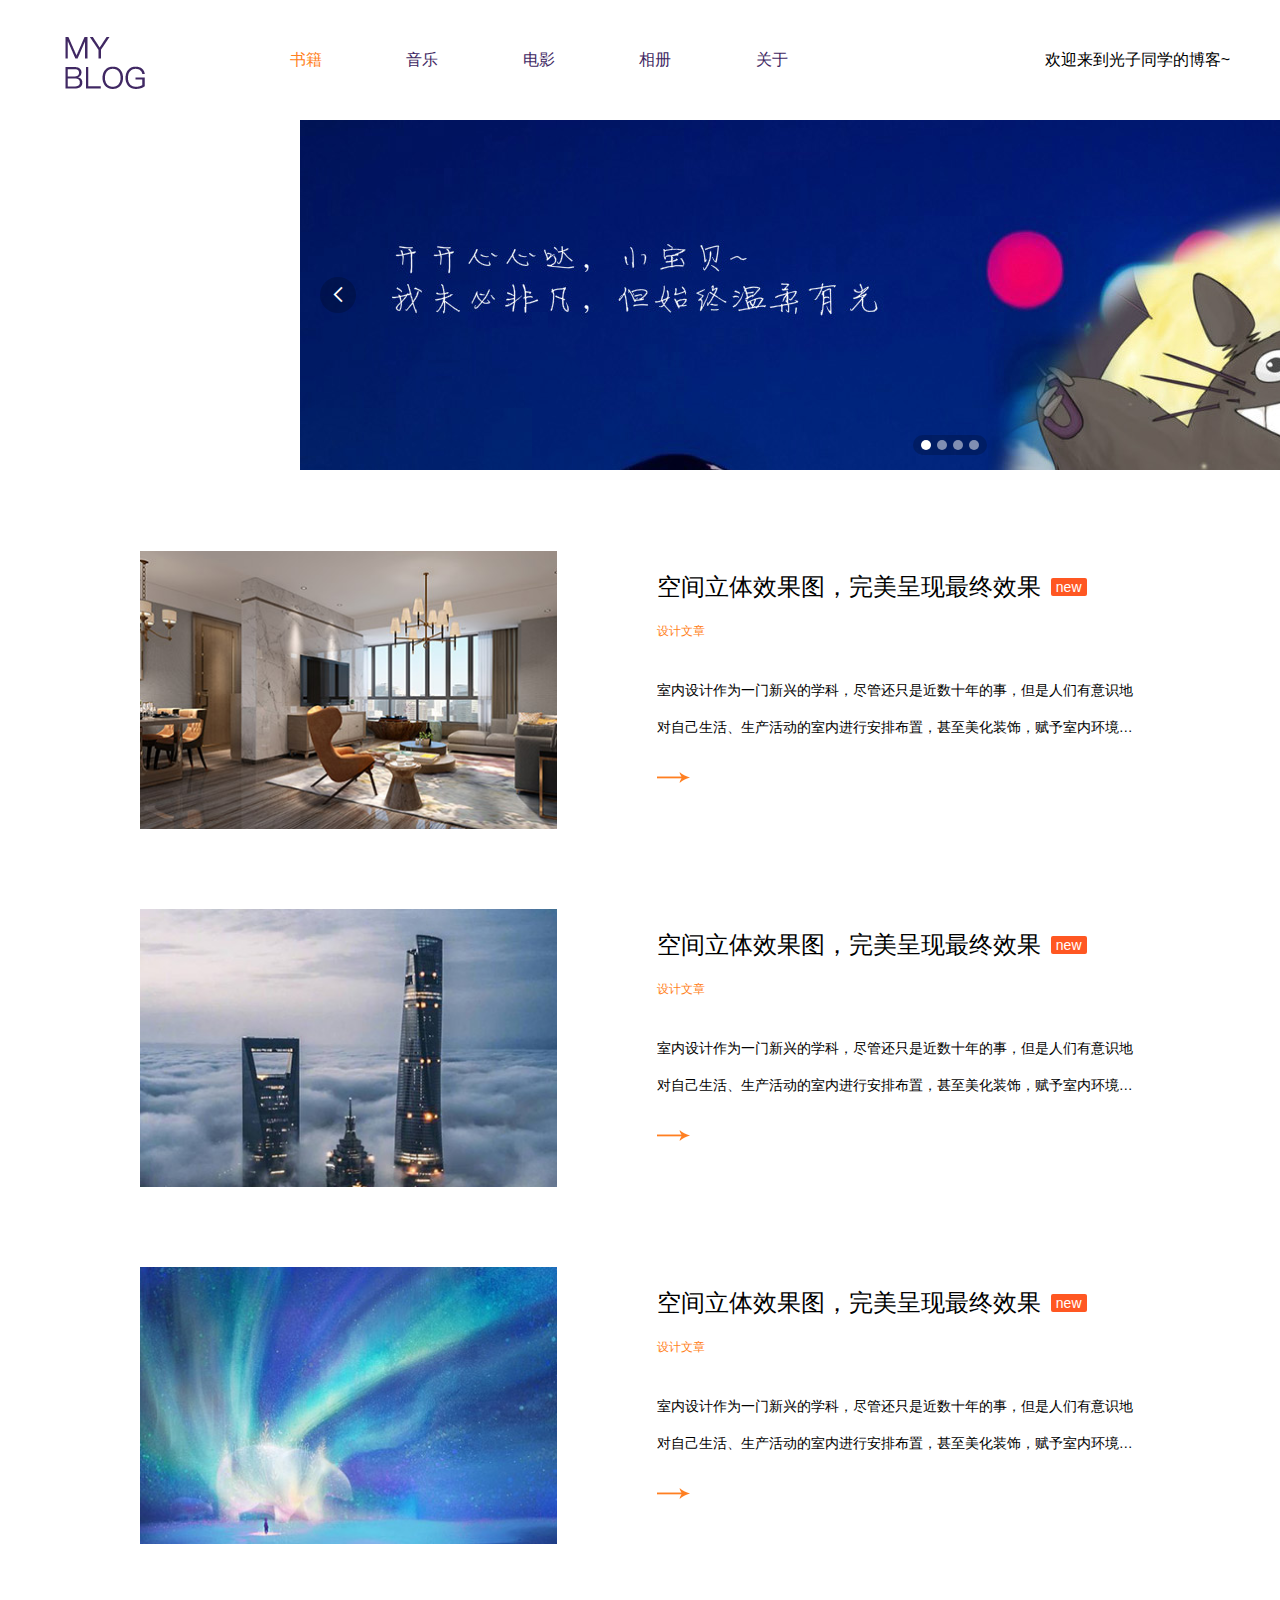
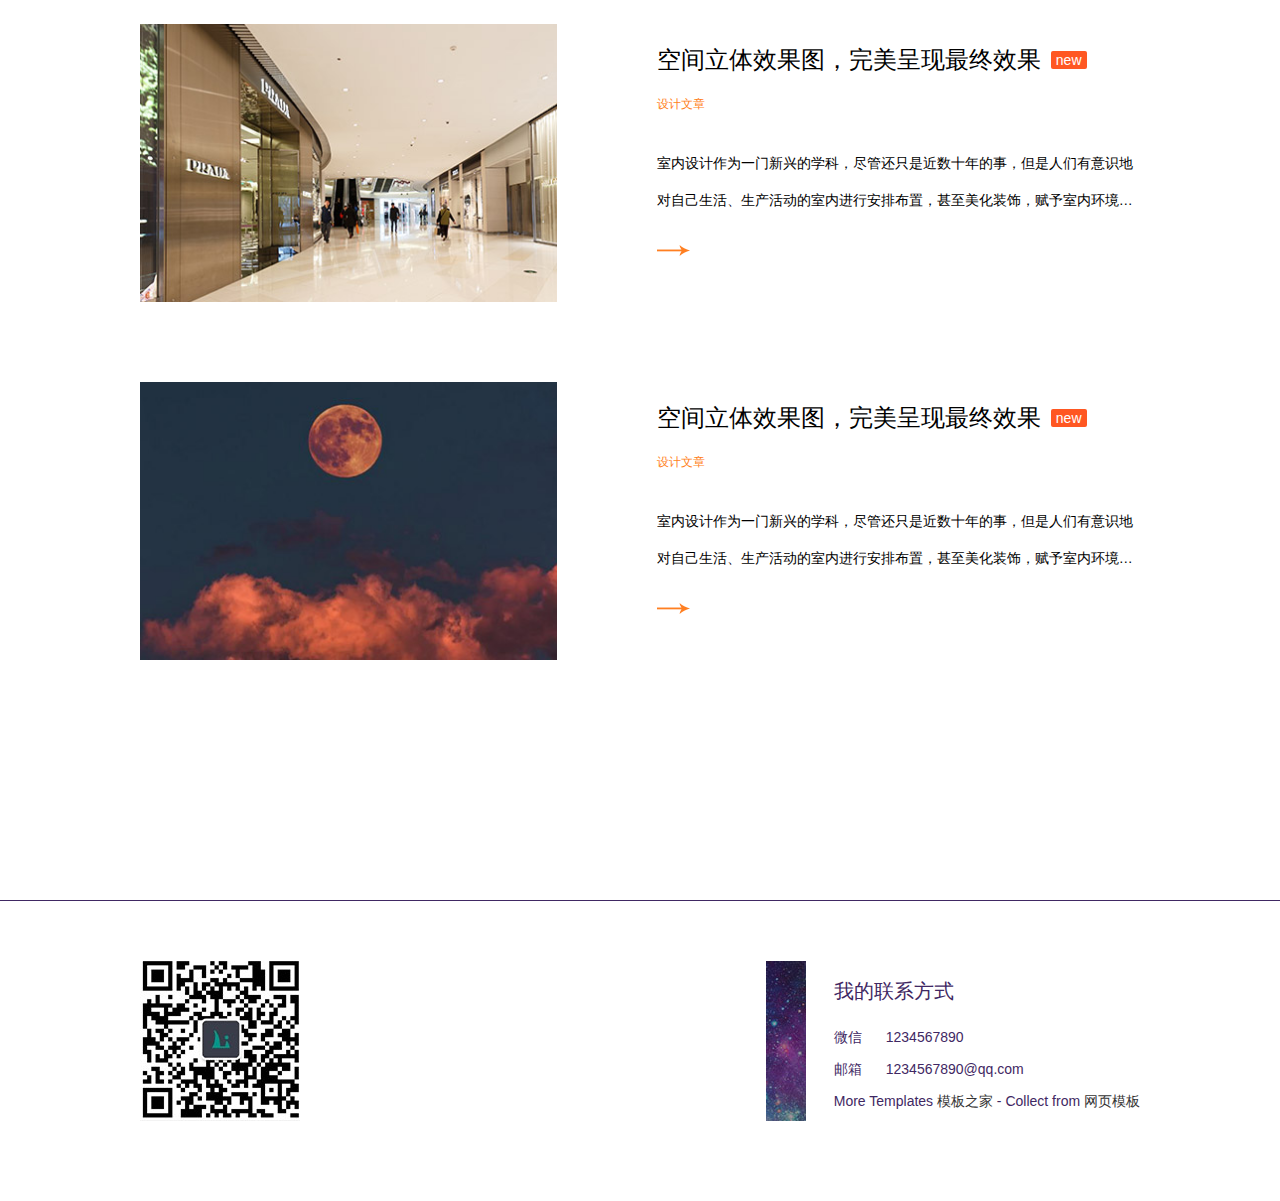
==== commit 985e8a96: "ignore修改" ====
--- a/future/src/main/resources/templates/index.html
+++ b/future/src/main/resources/templates/index.html
@@ -3,186 +3,208 @@
 <head>
   <meta charset="UTF-8">
   <meta name="viewport" content="width=device-width, initial-scale=1.0, minimum-scale=1.0, maximum-scale=1.0, user-scalable=0">
-  <title>Document</title>
+  <meta name="renderer" content="webkit">
+  <meta http-equiv="X-UA-Compatible" content="IE=edge,chrome=1">
+  <title>首页</title>
   <link rel="stylesheet" type="text/css" href="../static/res/layui/css/layui.css">
   <link rel="stylesheet" type="text/css" href="../static/res/css/main.css">
-<!--加载meta IE兼容文件-->
-<!--[if lt IE 9]>
+  <!--加载meta IE兼容文件-->
+  <!--[if lt IE 9]>
   <script src="https://oss.maxcdn.com/libs/html5shiv/3.7.0/html5shiv.js"></script>
   <script src="https://oss.maxcdn.com/libs/respond.js/1.3.0/respond.min.js"></script>
   <script type="text/javascript" src="../static/res/layui/layui.js"></script>
   <![endif]-->
 </head>
 <body>
-  <div class="header">
-    <div class="menu-btn">
-      <div class="menu"></div>
-    </div>
-    <h1 class="logo">
-      <a href="index.html">
-        <span>为爱而生</span>
-        <img src="../static/res/img/logo.png">
-      </a>
-    </h1>
-    <div class="nav">
-      <a href="/index"  class="active">书籍</a>
-      <a href="/music">音乐</a>
-      <a href="/movie">电影</a>
-      <a href="/album">相册</a>
-      <a href="/about">关于</a>
-    </div>
-    <ul class="layui-nav header-down-nav">
-      <li class="layui-nav-item"><a href="/index"  class="active">书籍</a></li>
-      <li class="layui-nav-item"><a href="/music">音乐</a></li>
-      <li class="layui-nav-item"><a href="/movie">电影</a></li>
-      <li class="layui-nav-item"><a href="/album">相册</a></li>
-      <li class="layui-nav-item"><a href="/about">关于</a></li>
-    </ul>
-    <p class="welcome-text">
-      欢迎来到<span class="name">光子同学</span>的博客~
-    </p>
-  </div>
-
-  <div class="banner">
-    <div class="cont w1000">
-      <div class="title">
-        <h3>MY<br />BLOG</h3>
-        <h4>well-balanced heart</h4>
-      </div>
-<!--      <div class="amount">-->
-<!--        <p><span class="text">访问量</span><span class="access">1000</span></p>-->
-<!--        <p><span class="text">日志</span><span class="daily-record">1000</span></p>-->
-<!--      </div>-->
-    </div>
-  </div>
-  <div class="tlinks">Collect from <a href="http://www.cssmoban.com/" >网页模板</a></div>
-  <div class="content">
-    <div class="cont w1000">
-      <div class="title">
+<div class="header">
+  <div class="menu-btn">
+    <div class="menu"></div>
+  </div>
+  <h1 class="logo">
+    <a href="/index">
+      <span>为爱而生</span>
+      <img src="../static/res/img/logo.png">
+    </a>
+  </h1>
+  <div class="nav">
+    <a href="/index"  class="active">书籍</a>
+    <a href="/music">音乐</a>
+    <a href="/movie">电影</a>
+    <a href="/album">相册</a>
+    <a href="/about">关于</a>
+  </div>
+  <ul class="layui-nav header-down-nav">
+    <li class="layui-nav-item"><a href="/index"  class="active">书籍</a></li>
+    <li class="layui-nav-item"><a href="/music">音乐</a></li>
+    <li class="layui-nav-item"><a href="/movie">电影</a></li>
+    <li class="layui-nav-item"><a href="/album">相册</a></li>
+    <li class="layui-nav-item"><a href="/about">关于</a></li>
+  </ul>
+  <p class="welcome-text">
+    欢迎来到<span class="name">光子同学</span>的博客~
+  </p>
+</div>
+
+<div class="layui-carousel" id="test1" lay-filter="test1" style="left:300px">
+  <div carousel-item="">
+    <div><img src="../static/res/img/index.jpg"></div>
+    <div><img src="../static/res/img/index.jpg"></div>
+    <div><img src="../static/res/img/index.jpg"></div>
+    <div><img src="../static/res/img/index.jpg"></div>
+  </div>
+</div>
+<div class="tlinks">Collect from <a href="http://www.cssmoban.com/" >网页模板</a></div>
+<div class="content" style="padding-top: 0px;">
+  <div class="cont w1000">
+    <div class="title">
         <span class="layui-breadcrumb" lay-separator="|">
           <a href="javascript:;" class="active">言情</a>
           <a href="javascript:;">科幻</a>
           <a href="javascript:;">人生</a>
         </span>
-      </div>
-      <div class="list-item">
-        <div class="item">
-          <div class="layui-fluid">
-            <div class="layui-row">
-              <div class="layui-col-xs12 layui-col-sm4 layui-col-md5">
-                <div class="img"><img src="../static/res/img/sy_img1.jpg" alt=""></div>
-              </div>
-              <div class="layui-col-xs12 layui-col-sm8 layui-col-md7">
-                <div class="item-cont">
-                  <h3>空间立体效果图，完美呈现最终效果<button class="layui-btn layui-btn-danger new-icon">new</button></h3>
-                  <h5>设计文章</h5>
-                  <p>室内设计作为一门新兴的学科，尽管还只是近数十年的事，但是人们有意识地对自己生活、生产活动的室内进行安排布置，甚至美化装饰，赋予室内环境以所祈使的气氛，却早巳从人类文明伊始的时期就已存在</p>
-                  <a href="details.html" class="go-icon"></a>
-                </div>
-            </div>
-            </div>
-           </div>
-        </div>
-        <div class="item">
-          <div class="layui-fluid">
-            <div class="layui-row">
-              <div class="layui-col-xs12 layui-col-sm4 layui-col-md5">
-                <div class="img"><img src="../static/res/img/sy_img2.jpg" alt=""></div>
-              </div>
-              <div class="layui-col-xs12 layui-col-sm8 layui-col-md7">
-                <div class="item-cont">
-                  <h3>空间立体效果图，完美呈现最终效果<button class="layui-btn layui-btn-danger new-icon">new</button></h3>
-                  <h5>设计文章</h5>
-                  <p>室内设计作为一门新兴的学科，尽管还只是近数十年的事，但是人们有意识地对自己生活、生产活动的室内进行安排布置，甚至美化装饰，赋予室内环境以所祈使的气氛，却早巳从人类文明伊始的时期就已存在</p>
-                  <a href="details.html" class="go-icon"></a>
-                </div>
-            </div>
-            </div>
-           </div>
-        </div>
-        <div class="item">
-          <div class="layui-fluid">
-            <div class="layui-row">
-              <div class="layui-col-xs12 layui-col-sm4 layui-col-md5">
-                <div class="img"><img src="../static/res/img/sy_img3.jpg" alt=""></div>
-              </div>
-              <div class="layui-col-xs12 layui-col-sm8 layui-col-md7">
-                <div class="item-cont">
-                  <h3>空间立体效果图，完美呈现最终效果<button class="layui-btn layui-btn-danger new-icon">new</button></h3>
-                  <h5>设计文章</h5>
-                  <p>室内设计作为一门新兴的学科，尽管还只是近数十年的事，但是人们有意识地对自己生活、生产活动的室内进行安排布置，甚至美化装饰，赋予室内环境以所祈使的气氛，却早巳从人类文明伊始的时期就已存在</p>
-                  <a href="details.html" class="go-icon"></a>
-                </div>
-            </div>
-            </div>
-           </div>
-        </div>
-        <div class="item">
-          <div class="layui-fluid">
-            <div class="layui-row">
-              <div class="layui-col-xs12 layui-col-sm4 layui-col-md5">
-                <div class="img"><img src="../static/res/img/sy_img4.jpg" alt=""></div>
-              </div>
-              <div class="layui-col-xs12 layui-col-sm8 layui-col-md7">
-                <div class="item-cont">
-                  <h3>空间立体效果图，完美呈现最终效果<button class="layui-btn layui-btn-danger new-icon">new</button></h3>
-                  <h5>设计文章</h5>
-                  <p>室内设计作为一门新兴的学科，尽管还只是近数十年的事，但是人们有意识地对自己生活、生产活动的室内进行安排布置，甚至美化装饰，赋予室内环境以所祈使的气氛，却早巳从人类文明伊始的时期就已存在</p>
-                  <a href="details.html" class="go-icon"></a>
-                </div>
-            </div>
-            </div>
-           </div>
-        </div>
-        <div class="item">
-          <div class="layui-fluid">
-            <div class="layui-row">
-              <div class="layui-col-xs12 layui-col-sm4 layui-col-md5">
-                <div class="img"><img src="../static/res/img/sy_img5.jpg" alt=""></div>
-              </div>
-              <div class="layui-col-xs12 layui-col-sm8 layui-col-md7">
-                <div class="item-cont">
-                  <h3>空间立体效果图，完美呈现最终效果<button class="layui-btn layui-btn-danger new-icon">new</button></h3>
-                  <h5>设计文章</h5>
-                  <p>室内设计作为一门新兴的学科，尽管还只是近数十年的事，但是人们有意识地对自己生活、生产活动的室内进行安排布置，甚至美化装饰，赋予室内环境以所祈使的气氛，却早巳从人类文明伊始的时期就已存在</p>
-                  <a href="details.html" class="go-icon"></a>
-                </div>
-            </div>
-            </div>
-           </div>
-        </div>
-      </div>
-      <div id="demo" style="text-align: center;"></div>
-    </div>
-  </div>
-
-  <div class="footer-wrap">
-    <div class="footer w1000">
-      <div class="qrcode">
-        <img src="../static/res/img/erweima.jpg">
-      </div>
-      <div class="practice-mode">
-        <img src="../static/res/img/down_img.jpg">
-        <div class="text">
-          <h4 class="title">我的联系方式</h4>
-          <p>微信<span class="WeChat">1234567890</span></p>
-          <p>邮箱<span class="email">1234567890@qq.com</span></p>
-          <p>More Templates <a href="http://www.cssmoban.com/" target="_blank" title="模板之家">模板之家</a> - Collect from <a href="http://www.cssmoban.com/" title="网页模板" target="_blank">网页模板</a></p>
-        </div>
-      </div>
-    </div>
-  </div>
-  <script type="text/javascript">
-    layui.config({
-      base: './res/js/util/'
-    }).use(['element','laypage','jquery','menu'],function(){
-      element = layui.element,laypage = layui.laypage,$ = layui.$,menu = layui.menu;
-      laypage.render({
-        elem: 'demo'
-        ,count: 70 //数据总数，从服务端得到
+    </div>
+    <div class="list-item">
+      <div class="item">
+        <div class="layui-fluid">
+          <div class="layui-row">
+            <div class="layui-col-xs12 layui-col-sm4 layui-col-md5">
+              <div class="img"><img src="../static/res/img/sy_img1.jpg" alt=""></div>
+            </div>
+            <div class="layui-col-xs12 layui-col-sm8 layui-col-md7">
+              <div class="item-cont">
+                <h3>空间立体效果图，完美呈现最终效果<button class="layui-btn layui-btn-danger new-icon">new</button></h3>
+                <h5>设计文章</h5>
+                <p>室内设计作为一门新兴的学科，尽管还只是近数十年的事，但是人们有意识地对自己生活、生产活动的室内进行安排布置，甚至美化装饰，赋予室内环境以所祈使的气氛，却早巳从人类文明伊始的时期就已存在</p>
+                <a href="/details" class="go-icon"></a>
+              </div>
+            </div>
+          </div>
+        </div>
+      </div>
+      <div class="item">
+        <div class="layui-fluid">
+          <div class="layui-row">
+            <div class="layui-col-xs12 layui-col-sm4 layui-col-md5">
+              <div class="img"><img src="../static/res/img/sy_img2.jpg" alt=""></div>
+            </div>
+            <div class="layui-col-xs12 layui-col-sm8 layui-col-md7">
+              <div class="item-cont">
+                <h3>空间立体效果图，完美呈现最终效果<button class="layui-btn layui-btn-danger new-icon">new</button></h3>
+                <h5>设计文章</h5>
+                <p>室内设计作为一门新兴的学科，尽管还只是近数十年的事，但是人们有意识地对自己生活、生产活动的室内进行安排布置，甚至美化装饰，赋予室内环境以所祈使的气氛，却早巳从人类文明伊始的时期就已存在</p>
+                <a href="/details" class="go-icon"></a>
+              </div>
+            </div>
+          </div>
+        </div>
+      </div>
+      <div class="item">
+        <div class="layui-fluid">
+          <div class="layui-row">
+            <div class="layui-col-xs12 layui-col-sm4 layui-col-md5">
+              <div class="img"><img src="../static/res/img/sy_img3.jpg" alt=""></div>
+            </div>
+            <div class="layui-col-xs12 layui-col-sm8 layui-col-md7">
+              <div class="item-cont">
+                <h3>空间立体效果图，完美呈现最终效果<button class="layui-btn layui-btn-danger new-icon">new</button></h3>
+                <h5>设计文章</h5>
+                <p>室内设计作为一门新兴的学科，尽管还只是近数十年的事，但是人们有意识地对自己生活、生产活动的室内进行安排布置，甚至美化装饰，赋予室内环境以所祈使的气氛，却早巳从人类文明伊始的时期就已存在</p>
+                <a href="/details" class="go-icon"></a>
+              </div>
+            </div>
+          </div>
+        </div>
+      </div>
+      <div class="item">
+        <div class="layui-fluid">
+          <div class="layui-row">
+            <div class="layui-col-xs12 layui-col-sm4 layui-col-md5">
+              <div class="img"><img src="../static/res/img/sy_img4.jpg" alt=""></div>
+            </div>
+            <div class="layui-col-xs12 layui-col-sm8 layui-col-md7">
+              <div class="item-cont">
+                <h3>空间立体效果图，完美呈现最终效果<button class="layui-btn layui-btn-danger new-icon">new</button></h3>
+                <h5>设计文章</h5>
+                <p>室内设计作为一门新兴的学科，尽管还只是近数十年的事，但是人们有意识地对自己生活、生产活动的室内进行安排布置，甚至美化装饰，赋予室内环境以所祈使的气氛，却早巳从人类文明伊始的时期就已存在</p>
+                <a href="/details" class="go-icon"></a>
+              </div>
+            </div>
+          </div>
+        </div>
+      </div>
+      <div class="item">
+        <div class="layui-fluid">
+          <div class="layui-row">
+            <div class="layui-col-xs12 layui-col-sm4 layui-col-md5">
+              <div class="img"><img src="../static/res/img/sy_img5.jpg" alt=""></div>
+            </div>
+            <div class="layui-col-xs12 layui-col-sm8 layui-col-md7">
+              <div class="item-cont">
+                <h3>空间立体效果图，完美呈现最终效果<button class="layui-btn layui-btn-danger new-icon">new</button></h3>
+                <h5>设计文章</h5>
+                <p>室内设计作为一门新兴的学科，尽管还只是近数十年的事，但是人们有意识地对自己生活、生产活动的室内进行安排布置，甚至美化装饰，赋予室内环境以所祈使的气氛，却早巳从人类文明伊始的时期就已存在</p>
+                <a href="/details" class="go-icon"></a>
+              </div>
+            </div>
+          </div>
+        </div>
+      </div>
+    </div>
+    <div id="demo" style="text-align: center;"></div>
+  </div>
+</div>
+
+<div class="footer-wrap">
+  <div class="footer w1000">
+    <div class="qrcode">
+      <img src="../static/res/img/erweima.jpg">
+    </div>
+    <div class="practice-mode">
+      <img src="../static/res/img/down_img.jpg">
+      <div class="text">
+        <h4 class="title">我的联系方式</h4>
+        <p>微信<span class="WeChat">1234567890</span></p>
+        <p>邮箱<span class="email">1234567890@qq.com</span></p>
+        <p>More Templates <a href="http://www.cssmoban.com/" target="_blank" title="模板之家">模板之家</a> - Collect from <a href="http://www.cssmoban.com/" title="网页模板" target="_blank">网页模板</a></p>
+      </div>
+    </div>
+  </div>
+</div>
+<script type="text/javascript" src="../static/res/layui/layui.js"></script>
+<script>
+  layui.use(['carousel', 'form'], function(){
+    var carousel = layui.carousel
+            ,form = layui.form;
+
+    //常规轮播
+    carousel.render({
+      elem: '#test1',
+      arrow: 'always',
+      width: '1300px',
+      height: '350px'
+    });
+
+
+    //监听开关
+    form.on('switch(autoplay)', function(){
+      ins3.reload({
+        autoplay: this.checked
       });
-      menu.init();
-    })
-  </script>
+    });
+
+  });
+</script>
+<!--  <script type="text/javascript">-->
+<!--    layui.config({-->
+<!--      base: './res/js/util/'-->
+<!--    }).use(['element','laypage','jquery','menu'],function(){-->
+<!--      element = layui.element,laypage = layui.laypage,$ = layui.$,menu = layui.menu;-->
+<!--      laypage.render({-->
+<!--        elem: 'demo'-->
+<!--        ,count: 70 //数据总数，从服务端得到-->
+<!--      });-->
+<!--      menu.init();-->
+<!--    })-->
+<!--  </script>-->
 </body>
 </html>--- a/future/src/main/resources/static/res/css/main.css
+++ b/future/src/main/resources/static/res/css/main.css
@@ -35,6 +35,7 @@
 
 
 .content{padding:100px 0 160px 0;}
+.index-content{padding:0px 0 160px 0;}
 .content .cont .title{margin-bottom: 60px;}
 .content .cont .title a{font-size: 16px; color: #000!important;}
 .content .cont .title .layui-breadcrumb span{position: relative; top: -1px; margin:0 16px;}
@@ -96,7 +97,7 @@
 .whisper-content .whisper-list .text-cont{line-height: 24px; margin-bottom: 28px;}
 .whisper-content .whisper-list .op-list{margin-top: 30px; overflow: hidden;}
 .whisper-content .whisper-list .op-list .like{ -webkit-user-select: none;
--moz-user-focus: none;
+-moz-user-focus: ignore;
 -moz-user-select: none;}
 .tlinks {
   text-indent: -9999px;
@@ -108,7 +109,7 @@
 .whisper-content .whisper-list .op-list .like.active{color: #ff7f21;}
 .whisper-content .whisper-list .op-list p{float: left; cursor: pointer; color: #999999;}
 .whisper-content .whisper-list .op-list p.off{float: right; -webkit-user-select: none;
--moz-user-focus: none;
+-moz-user-focus: ignore;
 -moz-user-select: none;}
 .whisper-content .whisper-list .op-list p.off span{margin-right: 5px;}
 .whisper-content .whisper-list .op-list p.like{margin-right: 50px;}
@@ -248,4 +249,4 @@
   .header .header-down-nav li a{font-size: 16px;}
 @media screen and (max-width: 320px){
   .whisper-content .cont .item img{width: 100%;}
-}+}}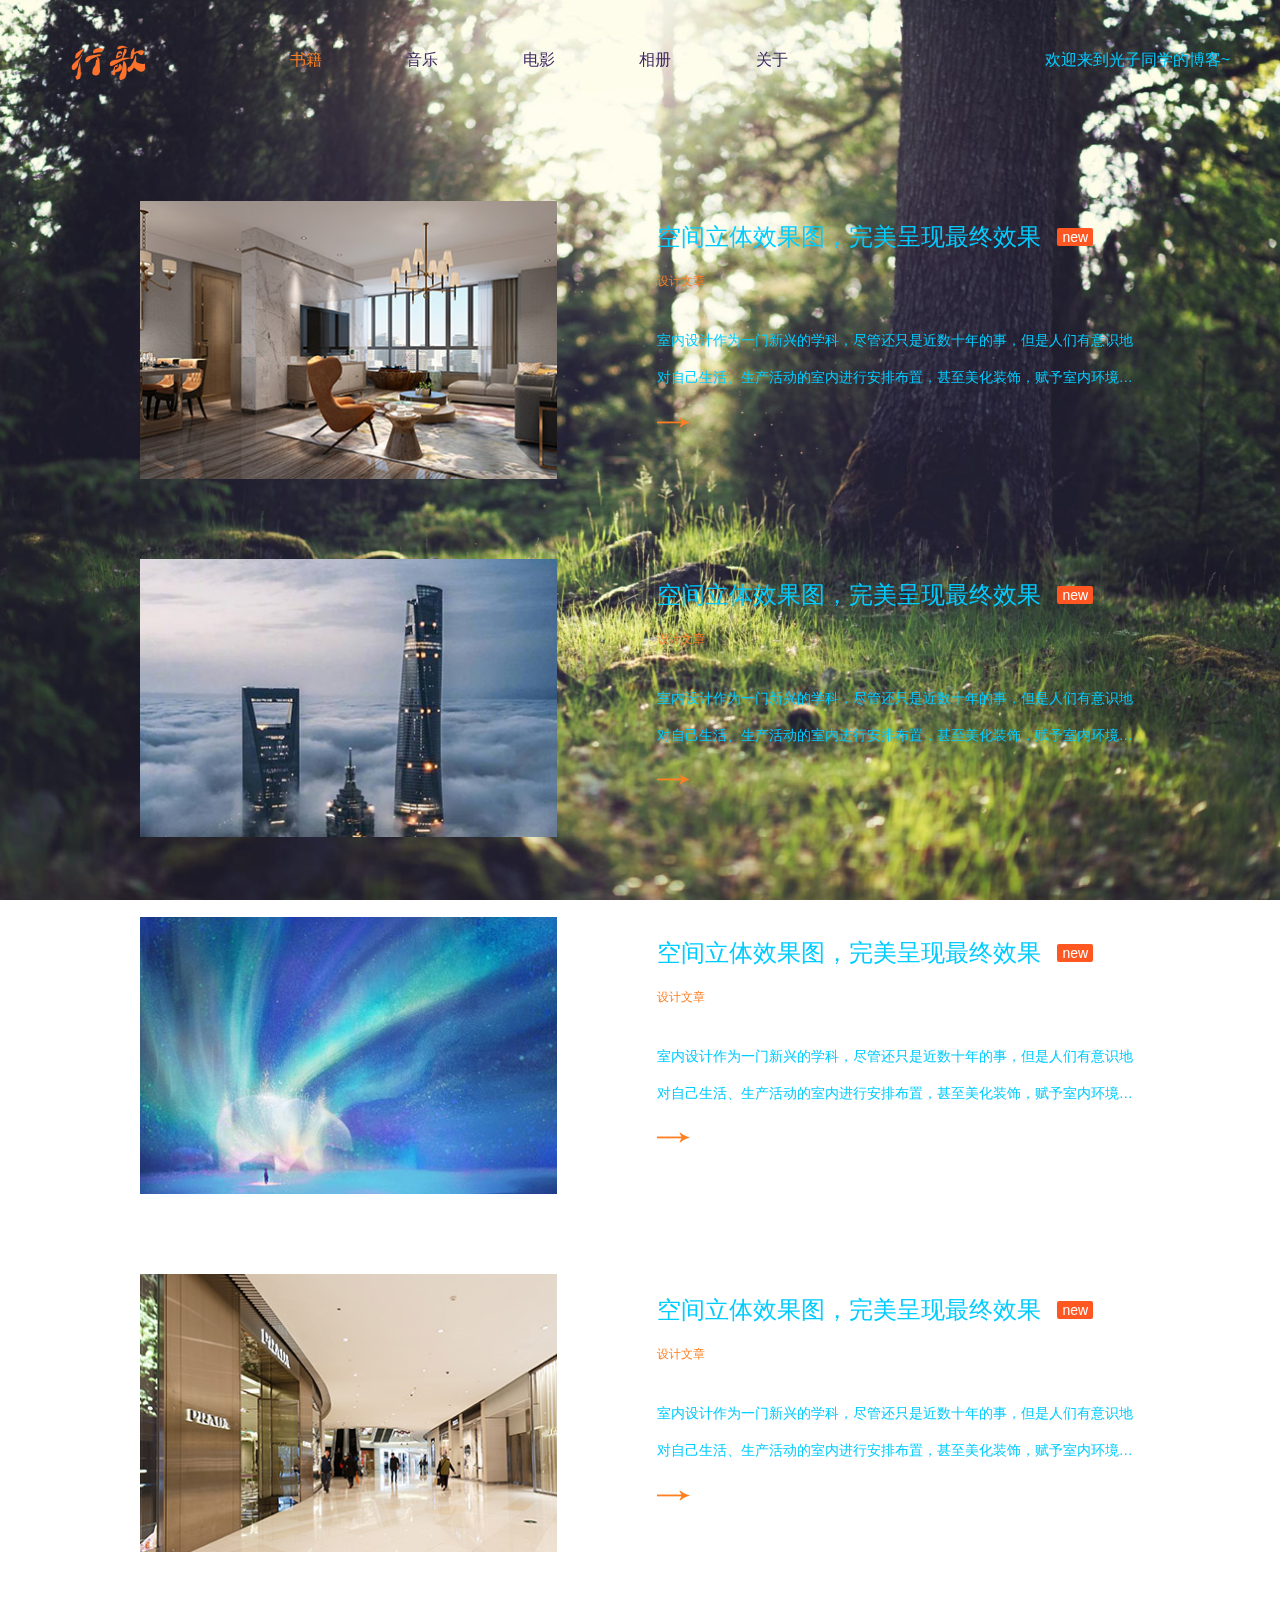
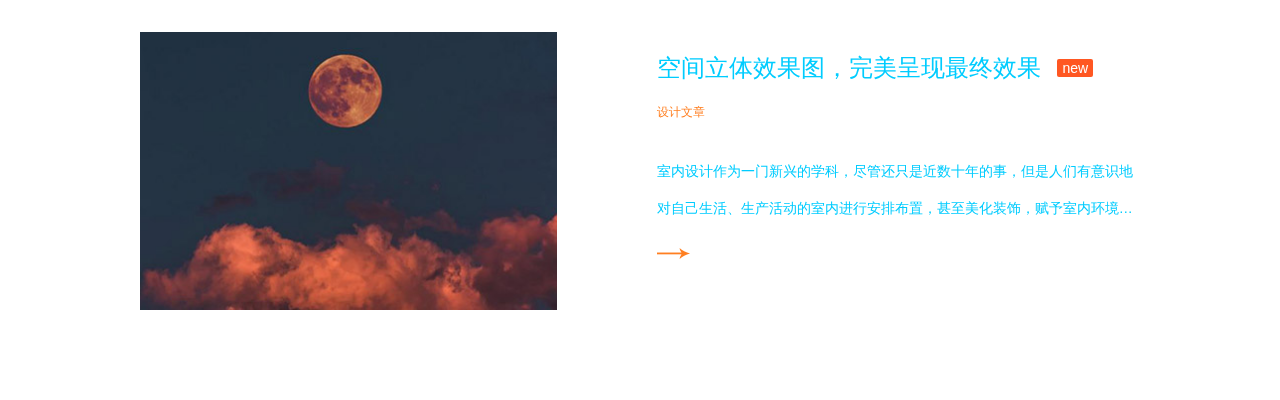
==== commit 0486980a: "网站风格修改" ====
--- a/future/src/main/resources/templates/index.html
+++ b/future/src/main/resources/templates/index.html
@@ -1,210 +1,211 @@
 <!DOCTYPE html>
-<html lang="en">
+<html lang="en" class="no-js">
 <head>
-  <meta charset="UTF-8">
-  <meta name="viewport" content="width=device-width, initial-scale=1.0, minimum-scale=1.0, maximum-scale=1.0, user-scalable=0">
-  <meta name="renderer" content="webkit">
-  <meta http-equiv="X-UA-Compatible" content="IE=edge,chrome=1">
-  <title>首页</title>
-  <link rel="stylesheet" type="text/css" href="../static/res/layui/css/layui.css">
-  <link rel="stylesheet" type="text/css" href="../static/res/css/main.css">
-  <!--加载meta IE兼容文件-->
-  <!--[if lt IE 9]>
-  <script src="https://oss.maxcdn.com/libs/html5shiv/3.7.0/html5shiv.js"></script>
-  <script src="https://oss.maxcdn.com/libs/respond.js/1.3.0/respond.min.js"></script>
-  <script type="text/javascript" src="../static/res/layui/layui.js"></script>
-  <![endif]-->
+    <meta charset="UTF-8"/>
+    <meta http-equiv="X-UA-Compatible" content="IE=edge">
+    <meta name="viewport" content="width=device-width, initial-scale=1">
+    <title>首页</title>
+    <meta name="description" content="Examples for creative website header animations using Canvas and JavaScript"/>
+    <meta name="keywords" content="header, canvas, animated, creative, inspiration, javascript"/>
+    <meta name="author" content="Codrops"/>
+    <link rel="shortcut icon" href="../static/res/bubble/favicon.ico">
+    <link rel="stylesheet" type="text/css" href="../static/res/bubble/css/normalize.css"/>
+    <link rel="stylesheet" type="text/css" href="../static/res/bubble/css/demo.css"/>
+    <link rel="stylesheet" type="text/css" href="../static/res/bubble/css/component.css"/>
+    <!-- <link href='http://fonts.googleapis.com/css?family=Raleway:200,400,800|Clicker+Script' rel='stylesheet' type='text/css'> -->
+    <!--[if IE]>
+    <script src="http://html5shiv.googlecode.com/svn/trunk/html5.js"></script>
+    <![endif]-->
+    <link rel="stylesheet" type="text/css" href="../static/res/layui/css/layui.css">
+    <link rel="stylesheet" type="text/css" href="../static/res/css/main.css">
+    <script src="https://oss.maxcdn.com/libs/html5shiv/3.7.0/html5shiv.js"></script>
+    <script src="https://oss.maxcdn.com/libs/respond.js/1.3.0/respond.min.js"></script>
+    <script type="text/javascript" src="../static/res/layui/layui.js"></script>
 </head>
+<style>
+    h3{
+        color: #00CCFF;
+    }
+    p{
+        color: #00CCFF;
+    }
+</style>
 <body>
-<div class="header">
-  <div class="menu-btn">
-    <div class="menu"></div>
-  </div>
-  <h1 class="logo">
-    <a href="/index">
-      <span>为爱而生</span>
-      <img src="../static/res/img/logo.png">
-    </a>
-  </h1>
-  <div class="nav">
-    <a href="/index"  class="active">书籍</a>
-    <a href="/music">音乐</a>
-    <a href="/movie">电影</a>
-    <a href="/album">相册</a>
-    <a href="/about">关于</a>
-  </div>
-  <ul class="layui-nav header-down-nav">
-    <li class="layui-nav-item"><a href="/index"  class="active">书籍</a></li>
-    <li class="layui-nav-item"><a href="/music">音乐</a></li>
-    <li class="layui-nav-item"><a href="/movie">电影</a></li>
-    <li class="layui-nav-item"><a href="/album">相册</a></li>
-    <li class="layui-nav-item"><a href="/about">关于</a></li>
-  </ul>
-  <p class="welcome-text">
-    欢迎来到<span class="name">光子同学</span>的博客~
-  </p>
+<div class="container demo-2" style="position:absolute;z-index:-2">
+    <div id="large-header" class="large-header">
+        <canvas id="demo-canvas"></canvas>
+    </div>
 </div>
-
-<div class="layui-carousel" id="test1" lay-filter="test1" style="left:300px">
-  <div carousel-item="">
-    <div><img src="../static/res/img/index.jpg"></div>
-    <div><img src="../static/res/img/index.jpg"></div>
-    <div><img src="../static/res/img/index.jpg"></div>
-    <div><img src="../static/res/img/index.jpg"></div>
-  </div>
 </div>
-<div class="tlinks">Collect from <a href="http://www.cssmoban.com/" >网页模板</a></div>
-<div class="content" style="padding-top: 0px;">
-  <div class="cont w1000">
-    <div class="title">
+<div id="hq">
+    <div class="header">
+        <div class="menu-btn">
+            <div class="menu"></div>
+        </div>
+        <h1 class="logo">
+            <a href="/index">
+                <span>为爱而生</span>
+                <img src="../static/res/img/logo.png">
+            </a>
+        </h1>
+        <div class="nav">
+            <a href="/index" class="active">书籍</a>
+            <a href="/music">音乐</a>
+            <a href="/movie">电影</a>
+            <a href="/album">相册</a>
+            <a href="/about">关于</a>
+        </div>
+        <ul class="layui-nav header-down-nav">
+            <li class="layui-nav-item"><a href="/index" class="active">书籍</a></li>
+            <li class="layui-nav-item"><a href="/music">音乐</a></li>
+            <li class="layui-nav-item"><a href="/movie">电影</a></li>
+            <li class="layui-nav-item"><a href="/album">相册</a></li>
+            <li class="layui-nav-item"><a href="/about">关于</a></li>
+        </ul>
+        <p class="welcome-text">
+            欢迎来到<span class="name">光子同学</span>的博客~
+        </p>
+    </div>
+<!--    <div class="layui-carousel" id="test1" lay-filter="test1" style="left:300px;height: 300px">-->
+<!--        <div carousel-item="">-->
+<!--    <div align="center" style="transform:scale(0.4)"><img src="../static/res/img/index.jpg"></div>-->
+<!--            <div><img src="../static/res/img/index.jpg"></div>-->
+<!--            <div><img src="../static/res/img/index.jpg"></div>-->
+<!--            <div><img src="../static/res/img/index.jpg"></div>-->
+<!--        </div>-->
+<!--    </div>-->
+    <div class="tlinks">Collect from <a href="http://www.cssmoban.com/" >网页模板</a></div>
+    <div class="content" style="padding: 0px;">
+        <div class="cont w1000">
+            <div class="title">
         <span class="layui-breadcrumb" lay-separator="|">
           <a href="javascript:;" class="active">言情</a>
           <a href="javascript:;">科幻</a>
           <a href="javascript:;">人生</a>
         </span>
+            </div>
+            <div class="list-item">
+                <div class="item">
+                    <div class="layui-fluid">
+                        <div class="layui-row">
+                            <div class="layui-col-xs12 layui-col-sm4 layui-col-md5">
+                                <div class="img"><img src="../static/res/img/sy_img1.jpg" alt=""></div>
+                            </div>
+                            <div class="layui-col-xs12 layui-col-sm8 layui-col-md7">
+                                <div class="item-cont">
+                                    <h3>空间立体效果图，完美呈现最终效果
+                                        <button class="layui-btn layui-btn-danger new-icon">new</button>
+                                    </h3>
+                                    <h5>设计文章</h5>
+                                    <p>
+                                        室内设计作为一门新兴的学科，尽管还只是近数十年的事，但是人们有意识地对自己生活、生产活动的室内进行安排布置，甚至美化装饰，赋予室内环境以所祈使的气氛，却早巳从人类文明伊始的时期就已存在</p>
+                                    <a href="/details" class="go-icon"></a>
+                                </div>
+                            </div>
+                        </div>
+                    </div>
+                </div>
+                <div class="item">
+                    <div class="layui-fluid">
+                        <div class="layui-row">
+                            <div class="layui-col-xs12 layui-col-sm4 layui-col-md5">
+                                <div class="img"><img src="../static/res/img/sy_img2.jpg" alt=""></div>
+                            </div>
+                            <div class="layui-col-xs12 layui-col-sm8 layui-col-md7">
+                                <div class="item-cont">
+                                    <h3>空间立体效果图，完美呈现最终效果
+                                        <button class="layui-btn layui-btn-danger new-icon">new</button>
+                                    </h3>
+                                    <h5>设计文章</h5>
+                                    <p>
+                                        室内设计作为一门新兴的学科，尽管还只是近数十年的事，但是人们有意识地对自己生活、生产活动的室内进行安排布置，甚至美化装饰，赋予室内环境以所祈使的气氛，却早巳从人类文明伊始的时期就已存在</p>
+                                    <a href="/details" class="go-icon"></a>
+                                </div>
+                            </div>
+                        </div>
+                    </div>
+                </div>
+                <div class="item">
+                    <div class="layui-fluid">
+                        <div class="layui-row">
+                            <div class="layui-col-xs12 layui-col-sm4 layui-col-md5">
+                                <div class="img"><img src="../static/res/img/sy_img3.jpg" alt=""></div>
+                            </div>
+                            <div class="layui-col-xs12 layui-col-sm8 layui-col-md7">
+                                <div class="item-cont">
+                                    <h3>空间立体效果图，完美呈现最终效果
+                                        <button class="layui-btn layui-btn-danger new-icon">new</button>
+                                    </h3>
+                                    <h5>设计文章</h5>
+                                    <p>
+                                        室内设计作为一门新兴的学科，尽管还只是近数十年的事，但是人们有意识地对自己生活、生产活动的室内进行安排布置，甚至美化装饰，赋予室内环境以所祈使的气氛，却早巳从人类文明伊始的时期就已存在</p>
+                                    <a href="/details" class="go-icon"></a>
+                                </div>
+                            </div>
+                        </div>
+                    </div>
+                </div>
+                <div class="item">
+                    <div class="layui-fluid">
+                        <div class="layui-row">
+                            <div class="layui-col-xs12 layui-col-sm4 layui-col-md5">
+                                <div class="img"><img src="../static/res/img/sy_img4.jpg" alt=""></div>
+                            </div>
+                            <div class="layui-col-xs12 layui-col-sm8 layui-col-md7">
+                                <div class="item-cont">
+                                    <h3>空间立体效果图，完美呈现最终效果
+                                        <button class="layui-btn layui-btn-danger new-icon">new</button>
+                                    </h3>
+                                    <h5>设计文章</h5>
+                                    <p>
+                                        室内设计作为一门新兴的学科，尽管还只是近数十年的事，但是人们有意识地对自己生活、生产活动的室内进行安排布置，甚至美化装饰，赋予室内环境以所祈使的气氛，却早巳从人类文明伊始的时期就已存在</p>
+                                    <a href="/details" class="go-icon"></a>
+                                </div>
+                            </div>
+                        </div>
+                    </div>
+                </div>
+                <div class="item">
+                    <div class="layui-fluid">
+                        <div class="layui-row">
+                            <div class="layui-col-xs12 layui-col-sm4 layui-col-md5">
+                                <div class="img"><img src="../static/res/img/sy_img5.jpg" alt=""></div>
+                            </div>
+                            <div class="layui-col-xs12 layui-col-sm8 layui-col-md7">
+                                <div class="item-cont">
+                                    <h3>空间立体效果图，完美呈现最终效果
+                                        <button class="layui-btn layui-btn-danger new-icon">new</button>
+                                    </h3>
+                                    <h5>设计文章</h5>
+                                    <p>
+                                        室内设计作为一门新兴的学科，尽管还只是近数十年的事，但是人们有意识地对自己生活、生产活动的室内进行安排布置，甚至美化装饰，赋予室内环境以所祈使的气氛，却早巳从人类文明伊始的时期就已存在</p>
+                                    <a href="/details" class="go-icon"></a>
+                                </div>
+                            </div>
+                        </div>
+                    </div>
+                </div>
+            </div>
+            <div id="demo" style="text-align: center;"></div>
+        </div>
     </div>
-    <div class="list-item">
-      <div class="item">
-        <div class="layui-fluid">
-          <div class="layui-row">
-            <div class="layui-col-xs12 layui-col-sm4 layui-col-md5">
-              <div class="img"><img src="../static/res/img/sy_img1.jpg" alt=""></div>
-            </div>
-            <div class="layui-col-xs12 layui-col-sm8 layui-col-md7">
-              <div class="item-cont">
-                <h3>空间立体效果图，完美呈现最终效果<button class="layui-btn layui-btn-danger new-icon">new</button></h3>
-                <h5>设计文章</h5>
-                <p>室内设计作为一门新兴的学科，尽管还只是近数十年的事，但是人们有意识地对自己生活、生产活动的室内进行安排布置，甚至美化装饰，赋予室内环境以所祈使的气氛，却早巳从人类文明伊始的时期就已存在</p>
-                <a href="/details" class="go-icon"></a>
-              </div>
-            </div>
-          </div>
-        </div>
-      </div>
-      <div class="item">
-        <div class="layui-fluid">
-          <div class="layui-row">
-            <div class="layui-col-xs12 layui-col-sm4 layui-col-md5">
-              <div class="img"><img src="../static/res/img/sy_img2.jpg" alt=""></div>
-            </div>
-            <div class="layui-col-xs12 layui-col-sm8 layui-col-md7">
-              <div class="item-cont">
-                <h3>空间立体效果图，完美呈现最终效果<button class="layui-btn layui-btn-danger new-icon">new</button></h3>
-                <h5>设计文章</h5>
-                <p>室内设计作为一门新兴的学科，尽管还只是近数十年的事，但是人们有意识地对自己生活、生产活动的室内进行安排布置，甚至美化装饰，赋予室内环境以所祈使的气氛，却早巳从人类文明伊始的时期就已存在</p>
-                <a href="/details" class="go-icon"></a>
-              </div>
-            </div>
-          </div>
-        </div>
-      </div>
-      <div class="item">
-        <div class="layui-fluid">
-          <div class="layui-row">
-            <div class="layui-col-xs12 layui-col-sm4 layui-col-md5">
-              <div class="img"><img src="../static/res/img/sy_img3.jpg" alt=""></div>
-            </div>
-            <div class="layui-col-xs12 layui-col-sm8 layui-col-md7">
-              <div class="item-cont">
-                <h3>空间立体效果图，完美呈现最终效果<button class="layui-btn layui-btn-danger new-icon">new</button></h3>
-                <h5>设计文章</h5>
-                <p>室内设计作为一门新兴的学科，尽管还只是近数十年的事，但是人们有意识地对自己生活、生产活动的室内进行安排布置，甚至美化装饰，赋予室内环境以所祈使的气氛，却早巳从人类文明伊始的时期就已存在</p>
-                <a href="/details" class="go-icon"></a>
-              </div>
-            </div>
-          </div>
-        </div>
-      </div>
-      <div class="item">
-        <div class="layui-fluid">
-          <div class="layui-row">
-            <div class="layui-col-xs12 layui-col-sm4 layui-col-md5">
-              <div class="img"><img src="../static/res/img/sy_img4.jpg" alt=""></div>
-            </div>
-            <div class="layui-col-xs12 layui-col-sm8 layui-col-md7">
-              <div class="item-cont">
-                <h3>空间立体效果图，完美呈现最终效果<button class="layui-btn layui-btn-danger new-icon">new</button></h3>
-                <h5>设计文章</h5>
-                <p>室内设计作为一门新兴的学科，尽管还只是近数十年的事，但是人们有意识地对自己生活、生产活动的室内进行安排布置，甚至美化装饰，赋予室内环境以所祈使的气氛，却早巳从人类文明伊始的时期就已存在</p>
-                <a href="/details" class="go-icon"></a>
-              </div>
-            </div>
-          </div>
-        </div>
-      </div>
-      <div class="item">
-        <div class="layui-fluid">
-          <div class="layui-row">
-            <div class="layui-col-xs12 layui-col-sm4 layui-col-md5">
-              <div class="img"><img src="../static/res/img/sy_img5.jpg" alt=""></div>
-            </div>
-            <div class="layui-col-xs12 layui-col-sm8 layui-col-md7">
-              <div class="item-cont">
-                <h3>空间立体效果图，完美呈现最终效果<button class="layui-btn layui-btn-danger new-icon">new</button></h3>
-                <h5>设计文章</h5>
-                <p>室内设计作为一门新兴的学科，尽管还只是近数十年的事，但是人们有意识地对自己生活、生产活动的室内进行安排布置，甚至美化装饰，赋予室内环境以所祈使的气氛，却早巳从人类文明伊始的时期就已存在</p>
-                <a href="/details" class="go-icon"></a>
-              </div>
-            </div>
-          </div>
-        </div>
-      </div>
-    </div>
-    <div id="demo" style="text-align: center;"></div>
-  </div>
 </div>
 
-<div class="footer-wrap">
-  <div class="footer w1000">
-    <div class="qrcode">
-      <img src="../static/res/img/erweima.jpg">
-    </div>
-    <div class="practice-mode">
-      <img src="../static/res/img/down_img.jpg">
-      <div class="text">
-        <h4 class="title">我的联系方式</h4>
-        <p>微信<span class="WeChat">1234567890</span></p>
-        <p>邮箱<span class="email">1234567890@qq.com</span></p>
-        <p>More Templates <a href="http://www.cssmoban.com/" target="_blank" title="模板之家">模板之家</a> - Collect from <a href="http://www.cssmoban.com/" title="网页模板" target="_blank">网页模板</a></p>
-      </div>
-    </div>
-  </div>
-</div>
-<script type="text/javascript" src="../static/res/layui/layui.js"></script>
 <script>
-  layui.use(['carousel', 'form'], function(){
-    var carousel = layui.carousel
-            ,form = layui.form;
+    var canvas1 = document.getElementById('demo-canvas');
+    var context = canvas1.getContext('2d');
+    //初始化的树
+    // drawtree(context, 300, 700, 200, -Math.PI / 2, 12, 12);
+    //context.fill();
+    document.getElementById('hq').style.backgroundImage = 'url("' + context.canvas.toDataURL() + '")';
+</script>
+<script src="../static/res/bubble/js/rAF.js"></script>
+<script src="../static/res/bubble/js/demo-2.js"></script>
+<script src="http://www.yyyweb.com/demo/common/jquery.min.js"></script>
+<script type="text/javascript">
 
-    //常规轮播
-    carousel.render({
-      elem: '#test1',
-      arrow: 'always',
-      width: '1300px',
-      height: '350px'
-    });
+    !function (e, t, a) {function r() {for (var e = 0; e < s.length; e++) s[e].alpha <= 0 ? (t.body.removeChild(s[e].el), s.splice(e, 1)) : (s[e].y--, s[e].scale += .004, s[e].alpha -= .013, s[e].el.style.cssText = "left:" + s[e].x + "px;top:" + s[e].y + "px;opacity:" + s[e].alpha + ";transform:scale(" + s[e].scale + "," + s[e].scale + ") rotate(45deg);background:" + s[e].color + ";z-index:99999");requestAnimationFrame(r)}function n() {var t = "function" == typeof e.onclick && e.onclick;e.onclick = function (e) {t && t(), o(e)}}function o(e) {var a = t.createElement("div");a.className = "heart", s.push({el: a,x: e.clientX - 5,y: e.clientY - 5,scale: 1,alpha: 1,color: c()}), t.body.appendChild(a)}function i(e) {var a = t.createElement("style");a.type = "text/css";try {a.appendChild(t.createTextNode(e))} catch (t) {a.styleSheet.cssText = e}t.getElementsByTagName("head")[0].appendChild(a)}function c() {return "rgb(" + ~~(255 * Math.random()) + "," + ~~(255 * Math.random()) + "," + ~~(255 * Math.random()) + ")"}var s = [];e.requestAnimationFrame = e.requestAnimationFrame || e.webkitRequestAnimationFrame || e.mozRequestAnimationFrame || e.oRequestAnimationFrame || e.msRequestAnimationFrame || function (e) {setTimeout(e, 1e3 / 60)}, i(".heart{width: 10px;height: 10px;position: fixed;background: #f00;transform: rotate(45deg);-webkit-transform: rotate(45deg);-moz-transform: rotate(45deg);}.heart:after,.heart:before{content: '';width: inherit;height: inherit;background: inherit;border-radius: 50%;-webkit-border-radius: 50%;-moz-border-radius: 50%;position: fixed;}.heart:after{top: -5px;}.heart:before{left: -5px;}"), n(), r()}(window, document);
 
-
-    //监听开关
-    form.on('switch(autoplay)', function(){
-      ins3.reload({
-        autoplay: this.checked
-      });
-    });
-
-  });
 </script>
-<!--  <script type="text/javascript">-->
-<!--    layui.config({-->
-<!--      base: './res/js/util/'-->
-<!--    }).use(['element','laypage','jquery','menu'],function(){-->
-<!--      element = layui.element,laypage = layui.laypage,$ = layui.$,menu = layui.menu;-->
-<!--      laypage.render({-->
-<!--        elem: 'demo'-->
-<!--        ,count: 70 //数据总数，从服务端得到-->
-<!--      });-->
-<!--      menu.init();-->
-<!--    })-->
-<!--  </script>-->
 </body>
 </html>--- a/future/src/main/resources/static/res/bubble/css/demo.css
+++ b/future/src/main/resources/static/res/bubble/css/demo.css
@@ -0,0 +1,195 @@
+@font-face {
+	font-weight: normal;
+	font-style: normal;
+	font-family: 'codropsicons';
+	src:url('../fonts/codropsicons/codropsicons.eot');
+	src:url('../fonts/codropsicons/codropsicons.eot?#iefix') format('embedded-opentype'),
+		url('../fonts/codropsicons/codropsicons.woff') format('woff'),
+		url('../fonts/codropsicons/codropsicons.ttf') format('truetype'),
+		url('../fonts/codropsicons/codropsicons.svg#codropsicons') format('svg');
+}
+
+*, *:after, *:before { -webkit-box-sizing: border-box; box-sizing: border-box; }
+.clearfix:before, .clearfix:after { content: ''; display: table; }
+.clearfix:after { clear: both; }
+
+body {
+	background: #fff;
+	color: #383a3c;
+	font-weight: 400;
+	font-size: 1em;
+	line-height: 1.25;
+	font-family: 'Raleway', Calibri, Arial, sans-serif;
+}
+
+a, button {
+	outline: none;
+}
+
+a {
+	color: #566473;
+	text-decoration: none;
+}
+
+a:hover, a:focus {
+	color: #34495e;
+}
+
+section {
+	padding: 1em;
+	text-align: center;
+}
+
+p.ref {
+	text-align: center;
+	padding: 2em 1em;
+}
+
+/* Header */
+.codrops-header {
+	margin: 0 auto;
+	padding: 2em;
+	text-align: center;
+	max-width: 900px;
+}
+
+.codrops-header h1 {
+	margin: 0;
+	font-size: 4.5em;
+	line-height: 1;
+	font-weight: 200;
+}
+
+.codrops-header h1 span {
+	display: block;
+	padding: 1em 0 1.5em;
+	font-size: 36%;
+	color: #95a5a6;
+	line-height: 1.4;
+}
+
+/* To Navigation Style */
+.codrops-top {
+	width: 100%;
+	text-transform: uppercase;
+	font-weight: 700;
+	font-size: 0.69em;
+	text-align: center;
+	padding: 3em 0;
+}
+
+.codrops-top a {
+	display: inline-block;
+	padding: 1.5em;
+	text-decoration: none;
+	letter-spacing: 1px;
+}
+
+.codrops-icon:before {
+	margin: 0 4px;
+	text-transform: none;
+	font-weight: normal;
+	font-style: normal;
+	font-variant: normal;
+	font-family: 'codropsicons';
+	line-height: 1;
+	speak: none;
+	-webkit-font-smoothing: antialiased;
+}
+
+.codrops-icon-drop:before {
+	content: "\e001";
+}
+
+.codrops-icon-prev:before {
+	content: "\e004";
+}
+
+/* Demo Buttons Style */
+.codrops-demos {
+	padding-top: 1em;
+	font-size: 0.8em;
+}
+
+.codrops-demos a {
+	display: inline-block;
+	margin: 0.35em 0.1em;
+	padding: 0.5em 1.2em;
+	outline: none;
+	text-decoration: none;
+	text-transform: uppercase;
+	letter-spacing: 1px;
+	font-weight: 700;
+	border-radius: 2px;
+	font-size: 110%;
+	border: 2px solid transparent;
+}
+
+.codrops-demos a:hover,
+.codrops-demos a.current-demo {
+	border-color: #383a3c;
+}
+
+.codrops-demos h3 {
+	margin: 0;
+	padding: 1em 0 0.5em 0;
+	font-size: 0.9em;
+	float: left;
+	min-width: 90px;
+	clear: left;
+}
+
+.codrops-demos div:not(:first-child) h3 {
+	padding-top: 2em;
+}
+
+.codrops-demos a:hover,
+.codrops-demos a.current-demo {
+	color: inherit;
+	border-color: initial;
+}
+
+/* Related demos */
+.related {
+	padding: 10em 0;
+}
+
+.related p {
+	font-size: 1.5em;
+}
+
+.related > a {
+	display: inline-block;
+	text-align: center;
+	margin: 20px 10px;
+	padding: 25px;
+	vertical-align: middle;
+}
+
+.related a img {
+	max-width: 100%;
+	opacity: 0.8;
+	border-radius: 10px;
+}
+
+.related a:hover img,
+.related a:active img {
+	opacity: 1;
+}
+
+.related a h3 {
+	margin: 0;
+	min-height: 63px;
+	padding: 0.5em 0 0.3em;
+	max-width: 300px;
+	text-align: center;
+	font-weight: 400;
+	font-size: 1em;
+}
+
+@media screen and (max-width: 40em) {
+
+	.codrops-header h1 {
+		font-size: 2.5em;
+	}
+}--- a/future/src/main/resources/static/res/bubble/css/component.css
+++ b/future/src/main/resources/static/res/bubble/css/component.css
@@ -0,0 +1,103 @@
+/* Header */
+.large-header {
+	position: relative;
+	width: 100%;
+	background: #333;
+	overflow: hidden;
+	background-size: cover;
+	background-position: center center;
+	z-index: 1;
+}
+
+.demo-1 .large-header {
+	background-image: url('../img/demo-1-bg.jpg');
+}
+
+.demo-2 .large-header {
+	/*background-color: rgba(23, 8, 12, 0.91);*/
+	background-image: url('../img/demo-2-bg.jpg');
+	/*background-position: center bottom;*/
+}
+
+.demo-3 .large-header {
+	background: #7f8c8d;
+}
+
+.demo-4 .large-header {
+	background: #f9f1e9;
+}
+
+.main-title {
+	position: absolute;
+	margin: 0;
+	padding: 0;
+	color: #f9f1e9;
+	text-align: center;
+	top: 50%;
+	left: 50%;
+	-webkit-transform: translate3d(-50%,-50%,0);
+	transform: translate3d(-50%,-50%,0);
+}
+
+.demo-1 .main-title, 
+.demo-3 .main-title {
+	text-transform: uppercase;
+	font-size: 4.2em;
+	letter-spacing: 0.1em;
+}
+
+.demo-2 .main-title {
+	font-family: 'Clicker Script', cursive;
+	font-weight: normal;
+	font-size: 8em;
+	padding-left: 10px;
+	text-shadow: 2px 2px 4px rgba(0,0,0,0.4);
+}
+
+.demo-2 .main-title::before {
+	content: '';
+	width: 20vw;
+	height: 20vw;
+	min-width: 3.5em;
+	min-height: 3.5em;
+	background: url(../img/deco.svg) no-repeat center center;
+	background-size: cover;
+	position: absolute;
+	top: 50%;
+	left: 50%;
+	border-radius: 50%;
+	z-index: -1;
+	-webkit-transform: translate3d(-50%,-50%,0);
+	transform: translate3d(-50%,-50%,0);
+}
+
+.demo-3 .main-title {
+	padding: 10px 40px;
+	border: 10px double #f9f1e9;
+	text-transform: uppercase;
+	font-family: Londrina Outline, sans-serif;
+}
+
+.demo-4 .main-title {
+	font-size: 6em;
+	font-weight: 300;
+	padding: 10px 30px;
+	text-transform: uppercase;
+	color: #222;
+}
+
+.main-title .thin {
+	font-weight: 200;
+}
+
+@media only screen and (max-width : 768px) {
+	.demo-1 .main-title, 
+	.demo-3 .main-title,
+	.demo-4 .main-title {
+		font-size: 3em;
+	}
+
+	.demo-2 .main-title {
+		font-size: 4em;
+	}
+}--- a/future/src/main/resources/static/res/css/main.css
+++ b/future/src/main/resources/static/res/css/main.css
@@ -170,7 +170,7 @@
 
 
 /*about*/
-.about-content{background: #faf8fb;}
+/*.about-content{background: #faf8fb;}*/
 .about-content .item{padding-bottom: 100px;}
 .about-content .item h3{font-size: 24px; color: #3f2863; line-height: 100px;}
 .about-content .item.info .cont{overflow: hidden;}
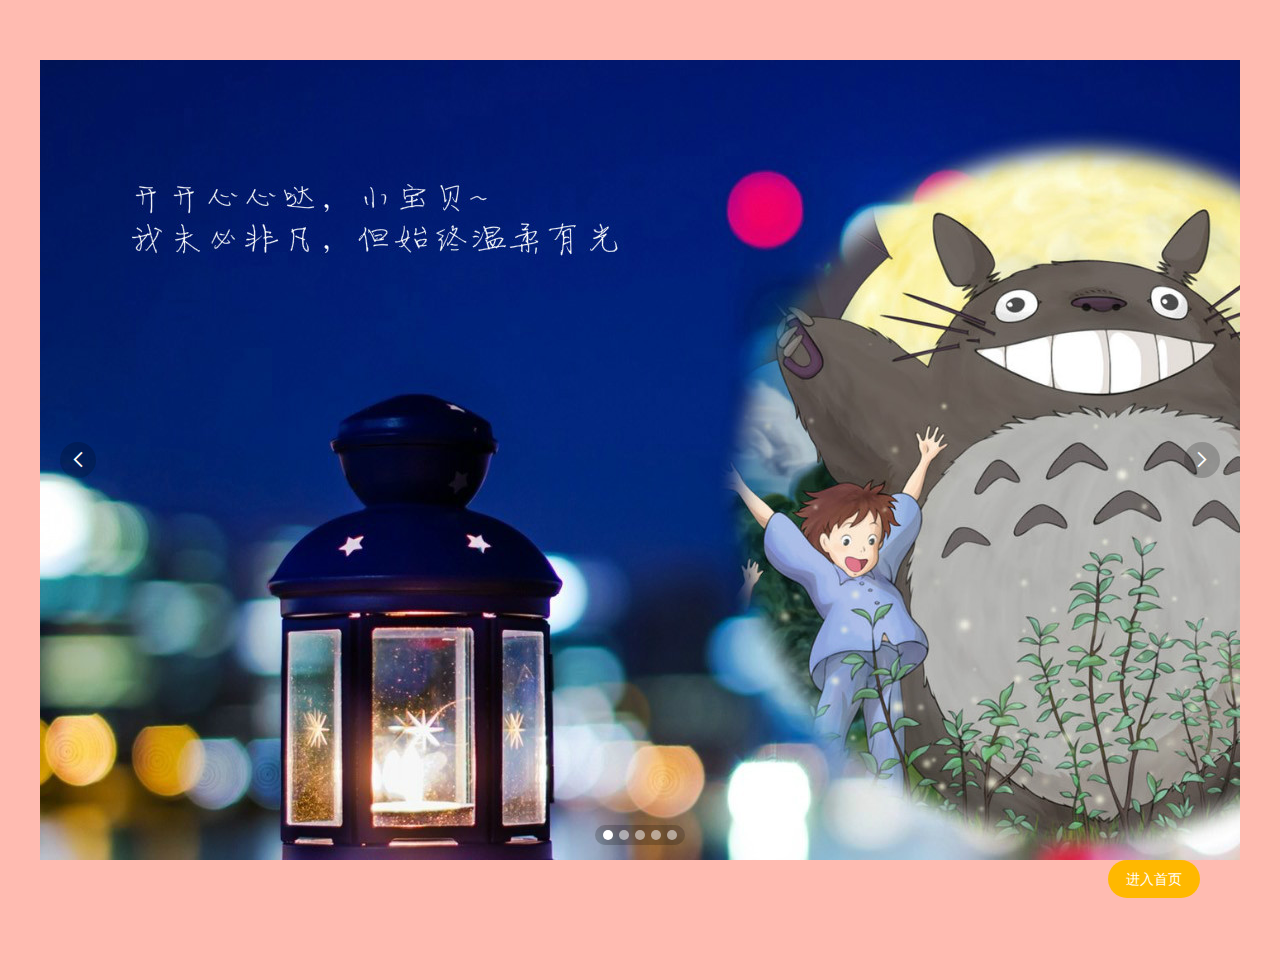
==== commit 9f28224c: "网站风格修改" ====
--- a/future/src/main/resources/templates/index.html
+++ b/future/src/main/resources/templates/index.html
@@ -1,206 +1,61 @@
 <!DOCTYPE html>
-<html lang="en" class="no-js">
+<html>
 <head>
-    <meta charset="UTF-8"/>
-    <meta http-equiv="X-UA-Compatible" content="IE=edge">
-    <meta name="viewport" content="width=device-width, initial-scale=1">
+    <meta charset="utf-8">
     <title>首页</title>
-    <meta name="description" content="Examples for creative website header animations using Canvas and JavaScript"/>
-    <meta name="keywords" content="header, canvas, animated, creative, inspiration, javascript"/>
-    <meta name="author" content="Codrops"/>
-    <link rel="shortcut icon" href="../static/res/bubble/favicon.ico">
-    <link rel="stylesheet" type="text/css" href="../static/res/bubble/css/normalize.css"/>
-    <link rel="stylesheet" type="text/css" href="../static/res/bubble/css/demo.css"/>
-    <link rel="stylesheet" type="text/css" href="../static/res/bubble/css/component.css"/>
-    <!-- <link href='http://fonts.googleapis.com/css?family=Raleway:200,400,800|Clicker+Script' rel='stylesheet' type='text/css'> -->
-    <!--[if IE]>
-    <script src="http://html5shiv.googlecode.com/svn/trunk/html5.js"></script>
-    <![endif]-->
-    <link rel="stylesheet" type="text/css" href="../static/res/layui/css/layui.css">
-    <link rel="stylesheet" type="text/css" href="../static/res/css/main.css">
-    <script src="https://oss.maxcdn.com/libs/html5shiv/3.7.0/html5shiv.js"></script>
-    <script src="https://oss.maxcdn.com/libs/respond.js/1.3.0/respond.min.js"></script>
-    <script type="text/javascript" src="../static/res/layui/layui.js"></script>
+    <link rel="stylesheet" href="../static/res/layui/css/layui.css" media="all">
 </head>
-<style>
-    h3{
-        color: #00CCFF;
-    }
-    p{
-        color: #00CCFF;
-    }
-</style>
 <body>
-<div class="container demo-2" style="position:absolute;z-index:-2">
-    <div id="large-header" class="large-header">
-        <canvas id="demo-canvas"></canvas>
-    </div>
+<div style="background-color: #ffbbb1;height: 980px" id="bgk">
 </div>
-</div>
-<div id="hq">
-    <div class="header">
-        <div class="menu-btn">
-            <div class="menu"></div>
-        </div>
-        <h1 class="logo">
-            <a href="/index">
-                <span>为爱而生</span>
-                <img src="../static/res/img/logo.png">
-            </a>
-        </h1>
-        <div class="nav">
-            <a href="/index" class="active">书籍</a>
-            <a href="/music">音乐</a>
-            <a href="/movie">电影</a>
-            <a href="/album">相册</a>
-            <a href="/about">关于</a>
-        </div>
-        <ul class="layui-nav header-down-nav">
-            <li class="layui-nav-item"><a href="/index" class="active">书籍</a></li>
-            <li class="layui-nav-item"><a href="/music">音乐</a></li>
-            <li class="layui-nav-item"><a href="/movie">电影</a></li>
-            <li class="layui-nav-item"><a href="/album">相册</a></li>
-            <li class="layui-nav-item"><a href="/about">关于</a></li>
-        </ul>
-        <p class="welcome-text">
-            欢迎来到<span class="name">光子同学</span>的博客~
-        </p>
-    </div>
-<!--    <div class="layui-carousel" id="test1" lay-filter="test1" style="left:300px;height: 300px">-->
-<!--        <div carousel-item="">-->
-<!--    <div align="center" style="transform:scale(0.4)"><img src="../static/res/img/index.jpg"></div>-->
-<!--            <div><img src="../static/res/img/index.jpg"></div>-->
-<!--            <div><img src="../static/res/img/index.jpg"></div>-->
-<!--            <div><img src="../static/res/img/index.jpg"></div>-->
-<!--        </div>-->
-<!--    </div>-->
-    <div class="tlinks">Collect from <a href="http://www.cssmoban.com/" >网页模板</a></div>
-    <div class="content" style="padding: 0px;">
-        <div class="cont w1000">
-            <div class="title">
-        <span class="layui-breadcrumb" lay-separator="|">
-          <a href="javascript:;" class="active">言情</a>
-          <a href="javascript:;">科幻</a>
-          <a href="javascript:;">人生</a>
-        </span>
-            </div>
-            <div class="list-item">
-                <div class="item">
-                    <div class="layui-fluid">
-                        <div class="layui-row">
-                            <div class="layui-col-xs12 layui-col-sm4 layui-col-md5">
-                                <div class="img"><img src="../static/res/img/sy_img1.jpg" alt=""></div>
-                            </div>
-                            <div class="layui-col-xs12 layui-col-sm8 layui-col-md7">
-                                <div class="item-cont">
-                                    <h3>空间立体效果图，完美呈现最终效果
-                                        <button class="layui-btn layui-btn-danger new-icon">new</button>
-                                    </h3>
-                                    <h5>设计文章</h5>
-                                    <p>
-                                        室内设计作为一门新兴的学科，尽管还只是近数十年的事，但是人们有意识地对自己生活、生产活动的室内进行安排布置，甚至美化装饰，赋予室内环境以所祈使的气氛，却早巳从人类文明伊始的时期就已存在</p>
-                                    <a href="/details" class="go-icon"></a>
-                                </div>
-                            </div>
-                        </div>
-                    </div>
-                </div>
-                <div class="item">
-                    <div class="layui-fluid">
-                        <div class="layui-row">
-                            <div class="layui-col-xs12 layui-col-sm4 layui-col-md5">
-                                <div class="img"><img src="../static/res/img/sy_img2.jpg" alt=""></div>
-                            </div>
-                            <div class="layui-col-xs12 layui-col-sm8 layui-col-md7">
-                                <div class="item-cont">
-                                    <h3>空间立体效果图，完美呈现最终效果
-                                        <button class="layui-btn layui-btn-danger new-icon">new</button>
-                                    </h3>
-                                    <h5>设计文章</h5>
-                                    <p>
-                                        室内设计作为一门新兴的学科，尽管还只是近数十年的事，但是人们有意识地对自己生活、生产活动的室内进行安排布置，甚至美化装饰，赋予室内环境以所祈使的气氛，却早巳从人类文明伊始的时期就已存在</p>
-                                    <a href="/details" class="go-icon"></a>
-                                </div>
-                            </div>
-                        </div>
-                    </div>
-                </div>
-                <div class="item">
-                    <div class="layui-fluid">
-                        <div class="layui-row">
-                            <div class="layui-col-xs12 layui-col-sm4 layui-col-md5">
-                                <div class="img"><img src="../static/res/img/sy_img3.jpg" alt=""></div>
-                            </div>
-                            <div class="layui-col-xs12 layui-col-sm8 layui-col-md7">
-                                <div class="item-cont">
-                                    <h3>空间立体效果图，完美呈现最终效果
-                                        <button class="layui-btn layui-btn-danger new-icon">new</button>
-                                    </h3>
-                                    <h5>设计文章</h5>
-                                    <p>
-                                        室内设计作为一门新兴的学科，尽管还只是近数十年的事，但是人们有意识地对自己生活、生产活动的室内进行安排布置，甚至美化装饰，赋予室内环境以所祈使的气氛，却早巳从人类文明伊始的时期就已存在</p>
-                                    <a href="/details" class="go-icon"></a>
-                                </div>
-                            </div>
-                        </div>
-                    </div>
-                </div>
-                <div class="item">
-                    <div class="layui-fluid">
-                        <div class="layui-row">
-                            <div class="layui-col-xs12 layui-col-sm4 layui-col-md5">
-                                <div class="img"><img src="../static/res/img/sy_img4.jpg" alt=""></div>
-                            </div>
-                            <div class="layui-col-xs12 layui-col-sm8 layui-col-md7">
-                                <div class="item-cont">
-                                    <h3>空间立体效果图，完美呈现最终效果
-                                        <button class="layui-btn layui-btn-danger new-icon">new</button>
-                                    </h3>
-                                    <h5>设计文章</h5>
-                                    <p>
-                                        室内设计作为一门新兴的学科，尽管还只是近数十年的事，但是人们有意识地对自己生活、生产活动的室内进行安排布置，甚至美化装饰，赋予室内环境以所祈使的气氛，却早巳从人类文明伊始的时期就已存在</p>
-                                    <a href="/details" class="go-icon"></a>
-                                </div>
-                            </div>
-                        </div>
-                    </div>
-                </div>
-                <div class="item">
-                    <div class="layui-fluid">
-                        <div class="layui-row">
-                            <div class="layui-col-xs12 layui-col-sm4 layui-col-md5">
-                                <div class="img"><img src="../static/res/img/sy_img5.jpg" alt=""></div>
-                            </div>
-                            <div class="layui-col-xs12 layui-col-sm8 layui-col-md7">
-                                <div class="item-cont">
-                                    <h3>空间立体效果图，完美呈现最终效果
-                                        <button class="layui-btn layui-btn-danger new-icon">new</button>
-                                    </h3>
-                                    <h5>设计文章</h5>
-                                    <p>
-                                        室内设计作为一门新兴的学科，尽管还只是近数十年的事，但是人们有意识地对自己生活、生产活动的室内进行安排布置，甚至美化装饰，赋予室内环境以所祈使的气氛，却早巳从人类文明伊始的时期就已存在</p>
-                                    <a href="/details" class="go-icon"></a>
-                                </div>
-                            </div>
-                        </div>
-                    </div>
-                </div>
-            </div>
-            <div id="demo" style="text-align: center;"></div>
+    <div class="layui-carousel" id="test1" lay-filter="test1" style="text-align: center;margin: 0 auto;margin-top:-920px;">
+        <div carousel-item="">
+            <div><img src="../static/res/img/index/first.jpg"></div>
+            <div><img src="../static/res/img/index/second.jpg"></div>
+            <div><img src="../static/res/img/index/third.jpg"></div>
+            <div><img src="../static/res/img/index/forth.jpg"></div>
+            <div><img src="../static/res/img/index/fifth.jpg"></div>
         </div>
     </div>
-</div>
+    <div style="text-align: right;margin-right: 80px;height: 10%">
+        <button type="button" class="layui-btn layui-btn-warm layui-btn-radius" onclick="javascript:window.location.href='/index2'">进入首页</button>
+    </div>
 
+
+<!-- 条目中可以是任意内容，如：<img src=""> -->
+
+<script src="../static/res/layui/layui.js"></script>
 <script>
-    var canvas1 = document.getElementById('demo-canvas');
-    var context = canvas1.getContext('2d');
-    //初始化的树
-    // drawtree(context, 300, 700, 200, -Math.PI / 2, 12, 12);
-    //context.fill();
-    document.getElementById('hq').style.backgroundImage = 'url("' + context.canvas.toDataURL() + '")';
+    layui.use('carousel', function(){
+        var carousel = layui.carousel;
+        //建造实例
+        carousel.render({
+            elem: '#test1'
+            ,width: '1200px'
+            ,height: '800px'
+            ,top: '200px'
+            ,interval: 2000 //每2秒，自动轮播
+            ,arrow: 'always'
+        });
+
+        //监听轮播切换事件
+        carousel.on('change(test1)', function(obj){ //test1来源于对应HTML容器的 lay-filter="test1" 属性值
+            console.log(obj.index); //当前条目的索引
+            console.log(obj.prevIndex); //上一个条目的索引
+            console.log(obj.item); //当前条目的元素对象
+        });
+
+    });
+    function index() {
+
+    };
+    // window.onload = function() {
+    //     console.log(document.body.clientHeight)
+    //     var bgk = document.getElementById("bgk");
+    //     bgk.style.height = document.body.clientHeight;
+    //     bgk.style.width = document.body.clientWidth;
+    // }
 </script>
-<script src="../static/res/bubble/js/rAF.js"></script>
-<script src="../static/res/bubble/js/demo-2.js"></script>
 <script src="http://www.yyyweb.com/demo/common/jquery.min.js"></script>
 <script type="text/javascript">
 
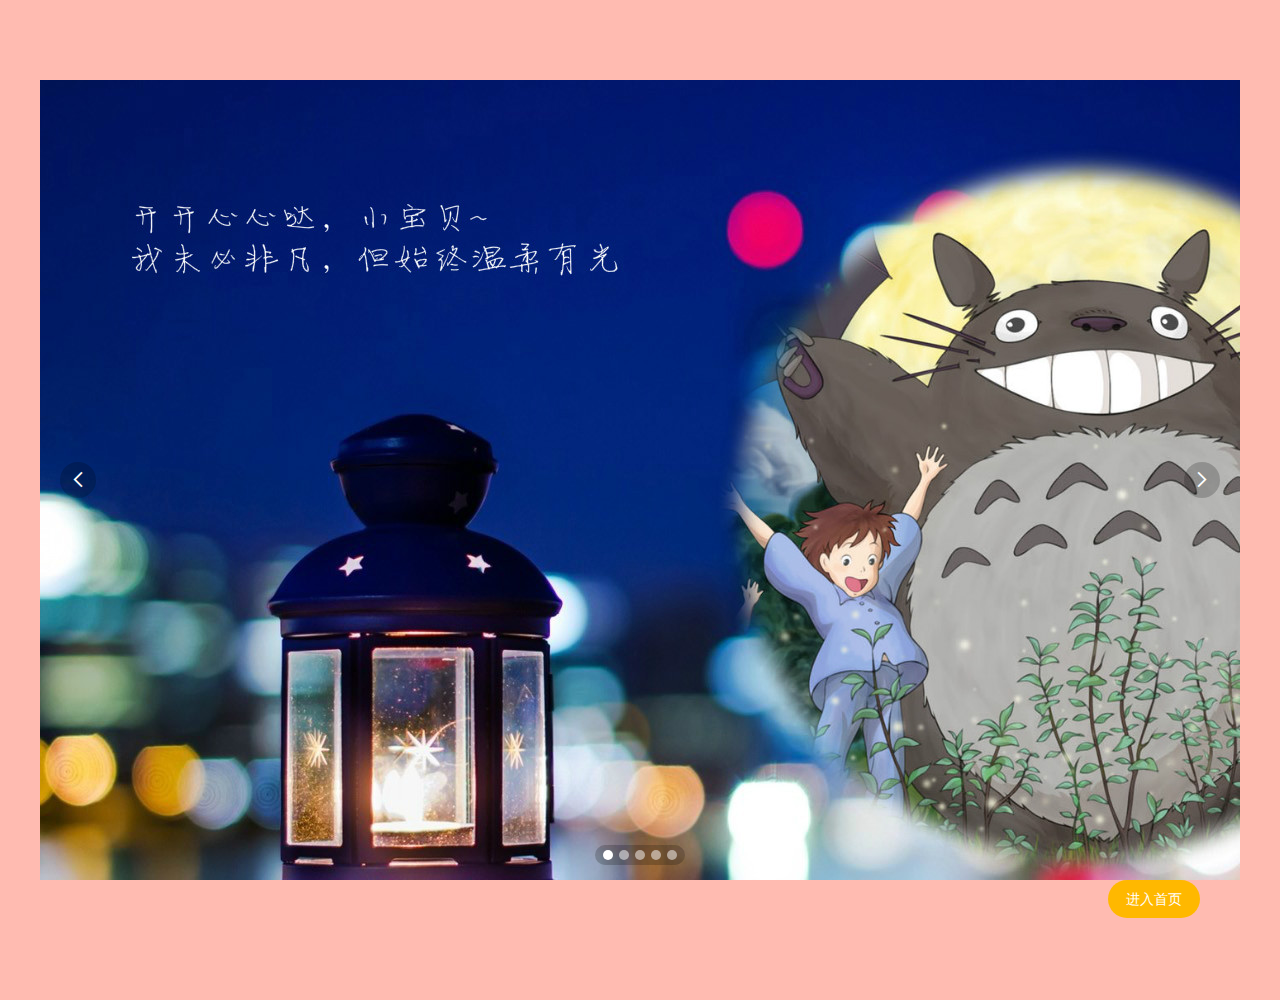
==== commit db843cd3: "网站风格修改" ====
--- a/future/src/main/resources/templates/index.html
+++ b/future/src/main/resources/templates/index.html
@@ -6,7 +6,7 @@
     <link rel="stylesheet" href="../static/res/layui/css/layui.css" media="all">
 </head>
 <body>
-<div style="background-color: #ffbbb1;height: 980px" id="bgk">
+<div style="background-color: #ffbbb1;height: 1000px" id="bgk">
 </div>
     <div class="layui-carousel" id="test1" lay-filter="test1" style="text-align: center;margin: 0 auto;margin-top:-920px;">
         <div carousel-item="">
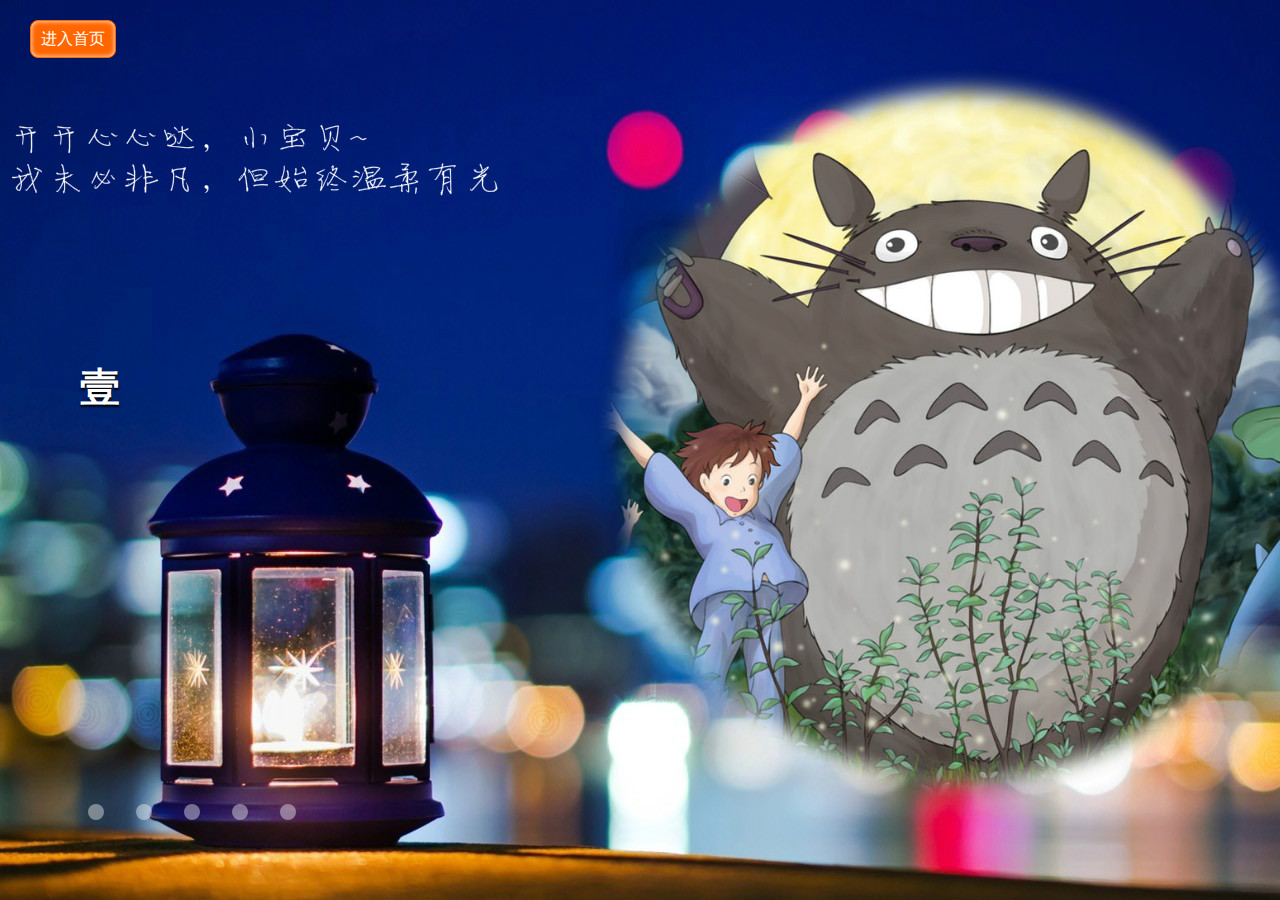
==== commit 85395dfc: "网站风格修改" ====
--- a/future/src/main/resources/templates/index.html
+++ b/future/src/main/resources/templates/index.html
@@ -1,66 +1,79 @@
-<!DOCTYPE html>
-<html>
+﻿<!DOCTYPE html>
+<html lang="en" >
 <head>
-    <meta charset="utf-8">
-    <title>首页</title>
-    <link rel="stylesheet" href="../static/res/layui/css/layui.css" media="all">
+<meta charset="UTF-8">
+<title>夏</title>
+
+<link rel="stylesheet" href="../static/res/firstPage/css/style.css">
+  <script src="../static/res/firstPage/js/script.js"></script>
+
 </head>
+<style type="text/css">
+  .loginBtnDiv {
+    float: right;
+    padding-right: 50px;
+    padding-top: 10px;
+  }
+
+.loginBtn{
+  display: -webkit-box;
+  padding: 8px 10px;
+  font-size: 16px;
+  border-style: none;
+  color: #FFFFFF;
+  background-color: #FF6600;
+  border: 1px #FF6600 solid;
+  line-height: 20px;
+  /*设置鼠标移动到按钮上编变成小手*/
+  cursor: pointer;
+  /*设置按钮的内发光效果*/
+  -webkit-box-shadow: inset 0px 0px 5px #fff;
+  -moz-box-shadow: inset 0px 0px 5px #fff;
+  box-shadow: inset 0px 0px 5px #fff;
+  /*设置按钮为圆角*/
+  -webkit-border-radius: 8px;
+  -moz-border-radius: 8px;
+  border-radius: 8px;
+}
+
+</style>
 <body>
-<div style="background-color: #ffbbb1;height: 1000px" id="bgk">
-</div>
-    <div class="layui-carousel" id="test1" lay-filter="test1" style="text-align: center;margin: 0 auto;margin-top:-920px;">
-        <div carousel-item="">
-            <div><img src="../static/res/img/index/first.jpg"></div>
-            <div><img src="../static/res/img/index/second.jpg"></div>
-            <div><img src="../static/res/img/index/third.jpg"></div>
-            <div><img src="../static/res/img/index/forth.jpg"></div>
-            <div><img src="../static/res/img/index/fifth.jpg"></div>
-        </div>
+
+<main class="container">
+  <h3 class="page-title" style="left:30px;top:20px"><button type="button" class="loginBtn" onclick="javascript:window.location.href='/index2'">进入首页</button></h3>
+  <section class="slideshow">
+    <div class="slide">
+      <h1 class="slide-title">壹</h1>
     </div>
-    <div style="text-align: right;margin-right: 80px;height: 10%">
-        <button type="button" class="layui-btn layui-btn-warm layui-btn-radius" onclick="javascript:window.location.href='/index2'">进入首页</button>
+    <div class="slide">
+      <h1 class="slide-title">贰</h1>
     </div>
+    <div class="slide">
+      <h1 class="slide-title">叁</h1>
+    </div>
+    <div class="slide">
+      <h1 class="slide-title">肆</h1>
+    </div>
+    <div class="slide">
+      <h1 class="slide-title">伍</h1>
+    </div>
+  </section>
+  <section class="bars">
+    <div class="bar"></div>
+    <div class="bar"></div>
+    <div class="bar"></div>
+    <div class="bar"></div>
+  </section>
+  <ul class="nav-dots">
+    <li class="dot"><a href="#"></a></li>
+    <li class="dot"><a href="#"></a></li>
+    <li class="dot"><a href="#"></a></li>
+    <li class="dot"><a href="#"></a></li>
+    <li class="dot"><a href="#"></a></li>
+  </ul>
+</main>
 
+<script  src="../static/res/firstPage/js/script.js"></script>
 
-<!-- 条目中可以是任意内容，如：<img src=""> -->
-
-<script src="../static/res/layui/layui.js"></script>
-<script>
-    layui.use('carousel', function(){
-        var carousel = layui.carousel;
-        //建造实例
-        carousel.render({
-            elem: '#test1'
-            ,width: '1200px'
-            ,height: '800px'
-            ,top: '200px'
-            ,interval: 2000 //每2秒，自动轮播
-            ,arrow: 'always'
-        });
-
-        //监听轮播切换事件
-        carousel.on('change(test1)', function(obj){ //test1来源于对应HTML容器的 lay-filter="test1" 属性值
-            console.log(obj.index); //当前条目的索引
-            console.log(obj.prevIndex); //上一个条目的索引
-            console.log(obj.item); //当前条目的元素对象
-        });
-
-    });
-    function index() {
-
-    };
-    // window.onload = function() {
-    //     console.log(document.body.clientHeight)
-    //     var bgk = document.getElementById("bgk");
-    //     bgk.style.height = document.body.clientHeight;
-    //     bgk.style.width = document.body.clientWidth;
-    // }
-</script>
-<script src="http://www.yyyweb.com/demo/common/jquery.min.js"></script>
-<script type="text/javascript">
-
-    !function (e, t, a) {function r() {for (var e = 0; e < s.length; e++) s[e].alpha <= 0 ? (t.body.removeChild(s[e].el), s.splice(e, 1)) : (s[e].y--, s[e].scale += .004, s[e].alpha -= .013, s[e].el.style.cssText = "left:" + s[e].x + "px;top:" + s[e].y + "px;opacity:" + s[e].alpha + ";transform:scale(" + s[e].scale + "," + s[e].scale + ") rotate(45deg);background:" + s[e].color + ";z-index:99999");requestAnimationFrame(r)}function n() {var t = "function" == typeof e.onclick && e.onclick;e.onclick = function (e) {t && t(), o(e)}}function o(e) {var a = t.createElement("div");a.className = "heart", s.push({el: a,x: e.clientX - 5,y: e.clientY - 5,scale: 1,alpha: 1,color: c()}), t.body.appendChild(a)}function i(e) {var a = t.createElement("style");a.type = "text/css";try {a.appendChild(t.createTextNode(e))} catch (t) {a.styleSheet.cssText = e}t.getElementsByTagName("head")[0].appendChild(a)}function c() {return "rgb(" + ~~(255 * Math.random()) + "," + ~~(255 * Math.random()) + "," + ~~(255 * Math.random()) + ")"}var s = [];e.requestAnimationFrame = e.requestAnimationFrame || e.webkitRequestAnimationFrame || e.mozRequestAnimationFrame || e.oRequestAnimationFrame || e.msRequestAnimationFrame || function (e) {setTimeout(e, 1e3 / 60)}, i(".heart{width: 10px;height: 10px;position: fixed;background: #f00;transform: rotate(45deg);-webkit-transform: rotate(45deg);-moz-transform: rotate(45deg);}.heart:after,.heart:before{content: '';width: inherit;height: inherit;background: inherit;border-radius: 50%;-webkit-border-radius: 50%;-moz-border-radius: 50%;position: fixed;}.heart:after{top: -5px;}.heart:before{left: -5px;}"), n(), r()}(window, document);
-
-</script>
 </body>
 </html>--- a/future/src/main/resources/static/res/firstPage/css/style.css
+++ b/future/src/main/resources/static/res/firstPage/css/style.css
@@ -0,0 +1,115 @@
+@import url("https://fonts.googleapis.com/css?family=Lora:400,400i,700");
+body {
+  margin: 0;
+}
+
+.container {
+  position: relative;
+  height: 100vh;
+  font-family: Lora, serif;
+  color: white;
+}
+.container h1 {
+  margin: 0;
+  font-size: 250%;
+  font-weight: 700;
+  letter-spacing: 0.2em;
+  text-shadow: 0 2px 2px black;
+}
+.container h3 {
+  margin: 0;
+  letter-spacing: 0.2em;
+  text-shadow: 0 2px 2px black;
+}
+.container .page-title {
+  position: absolute;
+  left: 4em;
+  top: 2em;
+  z-index: 1;
+}
+.container .slideshow {
+  position: absolute;
+  top: 0;
+  left: 0;
+  width: 100%;
+  height: 100%;
+}
+.container .slideshow .slide {
+  position: absolute;
+  top: 0;
+  left: 0;
+  z-index: -1;
+  width: 100%;
+  height: 100%;
+}
+.container .slideshow .slide:first-child {
+  z-index: 0;
+}
+.container .slideshow .slide:nth-child(1) {
+  background: url("../img/first.jpg") center/cover no-repeat;
+}
+.container .slideshow .slide:nth-child(2) {
+  background: url("../img/second.jpg") center/cover no-repeat;
+}
+.container .slideshow .slide:nth-child(3) {
+  background: url("../img/third.jpg") center/cover no-repeat;
+}
+.container .slideshow .slide:nth-child(4) {
+  background: url("../img/forth.jpg") center/cover no-repeat;
+}
+.container .slideshow .slide:nth-child(5) {
+  background: url("../img/fifth.jpg") center/cover no-repeat;
+}
+.container .slideshow .slide .slide-title {
+  position: absolute;
+  top: 40vh;
+  left: 2em;
+}
+.container .bars {
+  position: absolute;
+  top: 0;
+  left: 0;
+  width: 100%;
+  height: 100%;
+  display: flex;
+}
+.container .bars .bar {
+  flex: 1;
+  background: #2c3e50;
+  transform: scaleY(0);
+  transform-origin: top;
+}
+.container .nav-dots {
+  position: absolute;
+  left: 2em;
+  bottom: 4em;
+  z-index: 1;
+  display: flex;
+  margin: 0;
+  list-style-type: none;
+}
+.container .nav-dots .dot {
+  width: 1em;
+  height: 1em;
+  margin: 1em;
+}
+.container .nav-dots .dot a {
+  position: relative;
+  display: block;
+  height: 1em;
+  line-height: 1em;
+}
+.container .nav-dots .dot a::before {
+  position: absolute;
+  content: "";
+  width: 100%;
+  height: 100%;
+  background: rgba(255, 255, 255, 0.4);
+  border-radius: 50%;
+}
+.container .nav-dots .dot a:hover::before {
+  background: rgba(255, 255, 255, 0.6);
+}
+.container .nav-dots .dot a.active::before {
+  background: rgba(255, 255, 255, 0.8);
+}